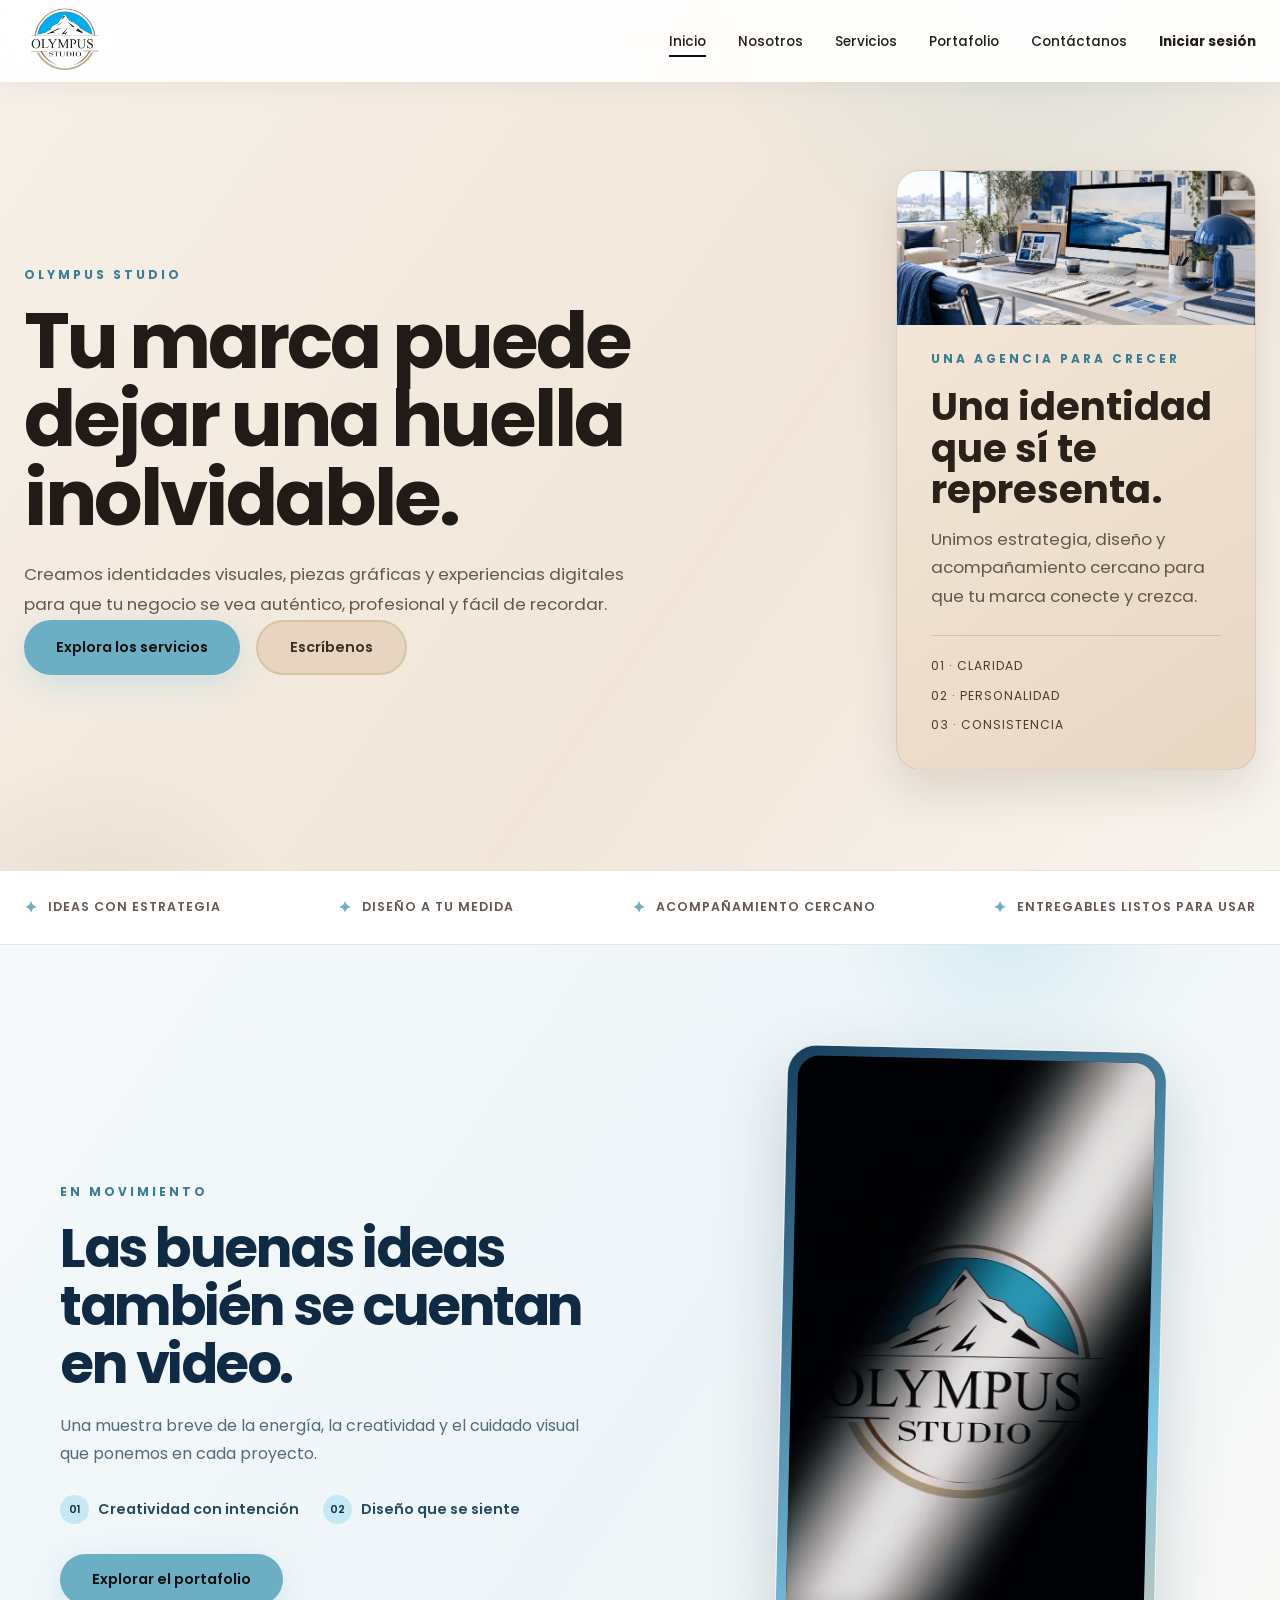
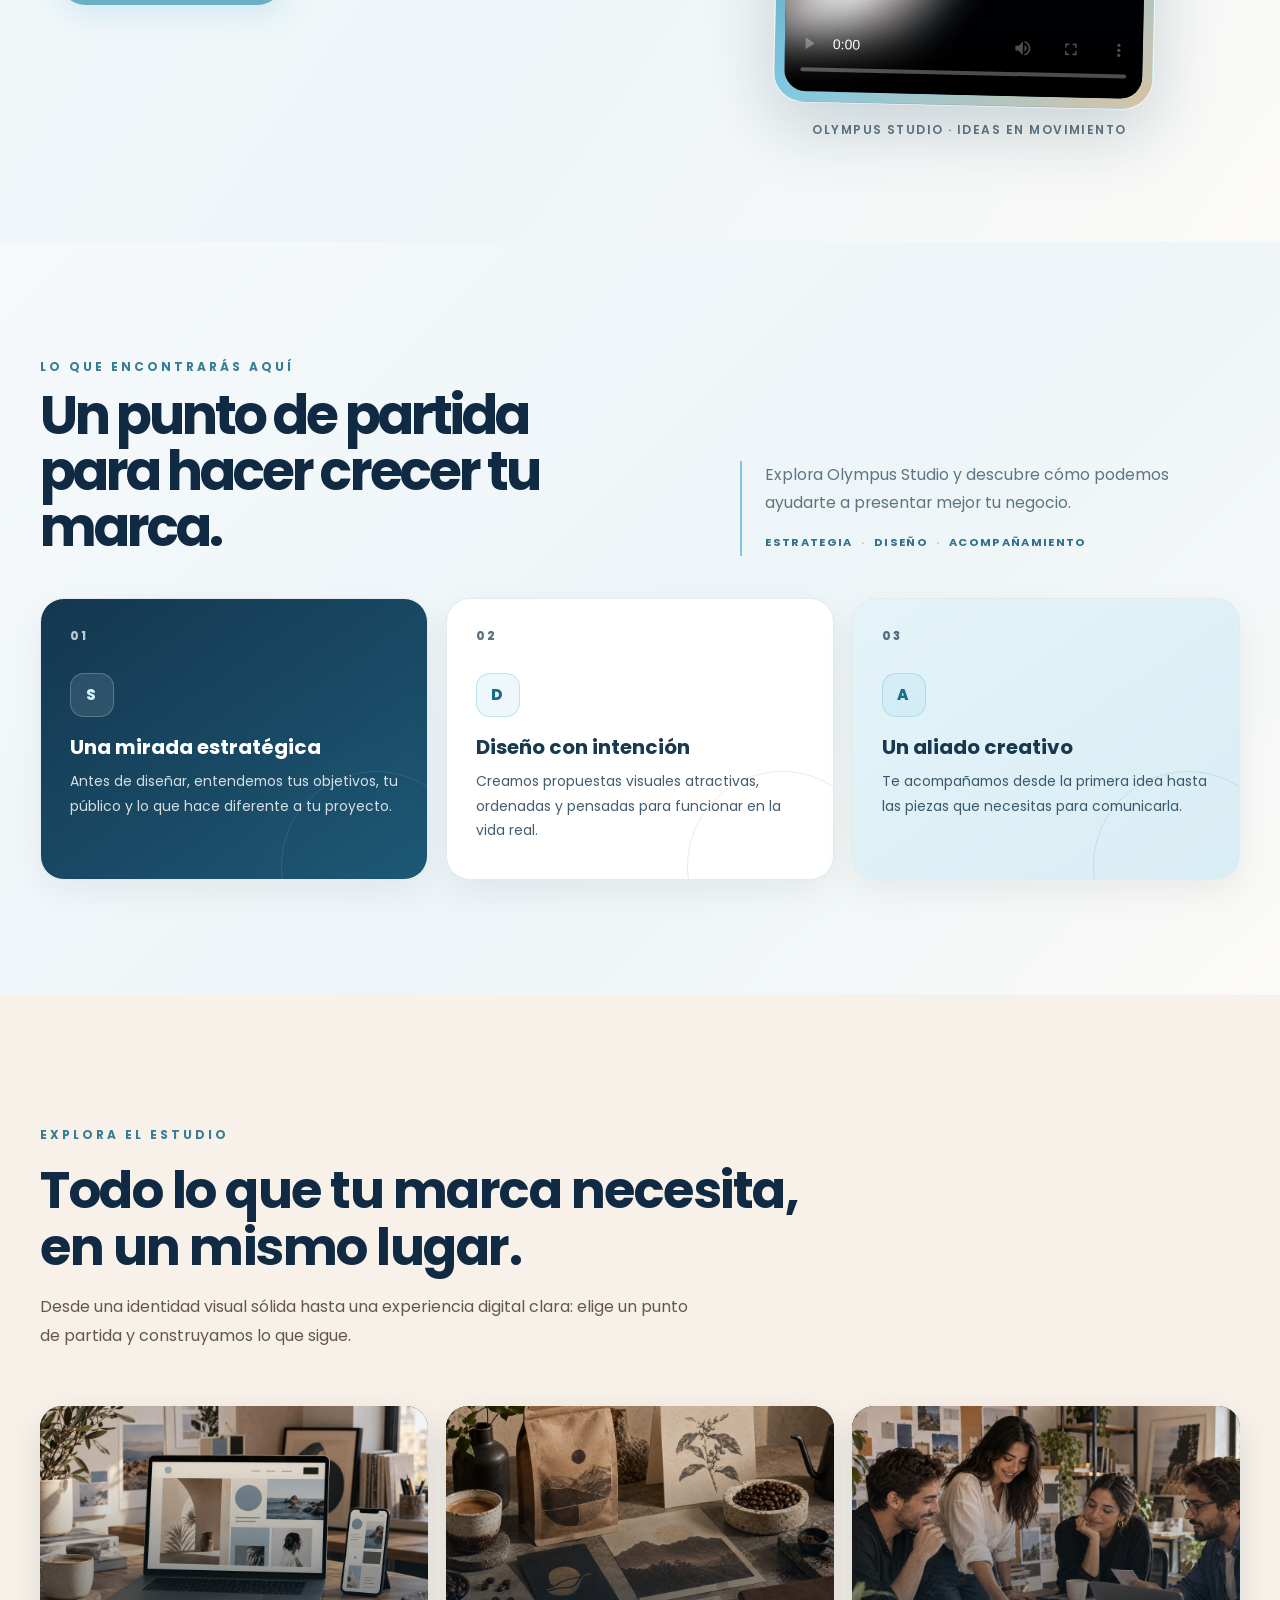
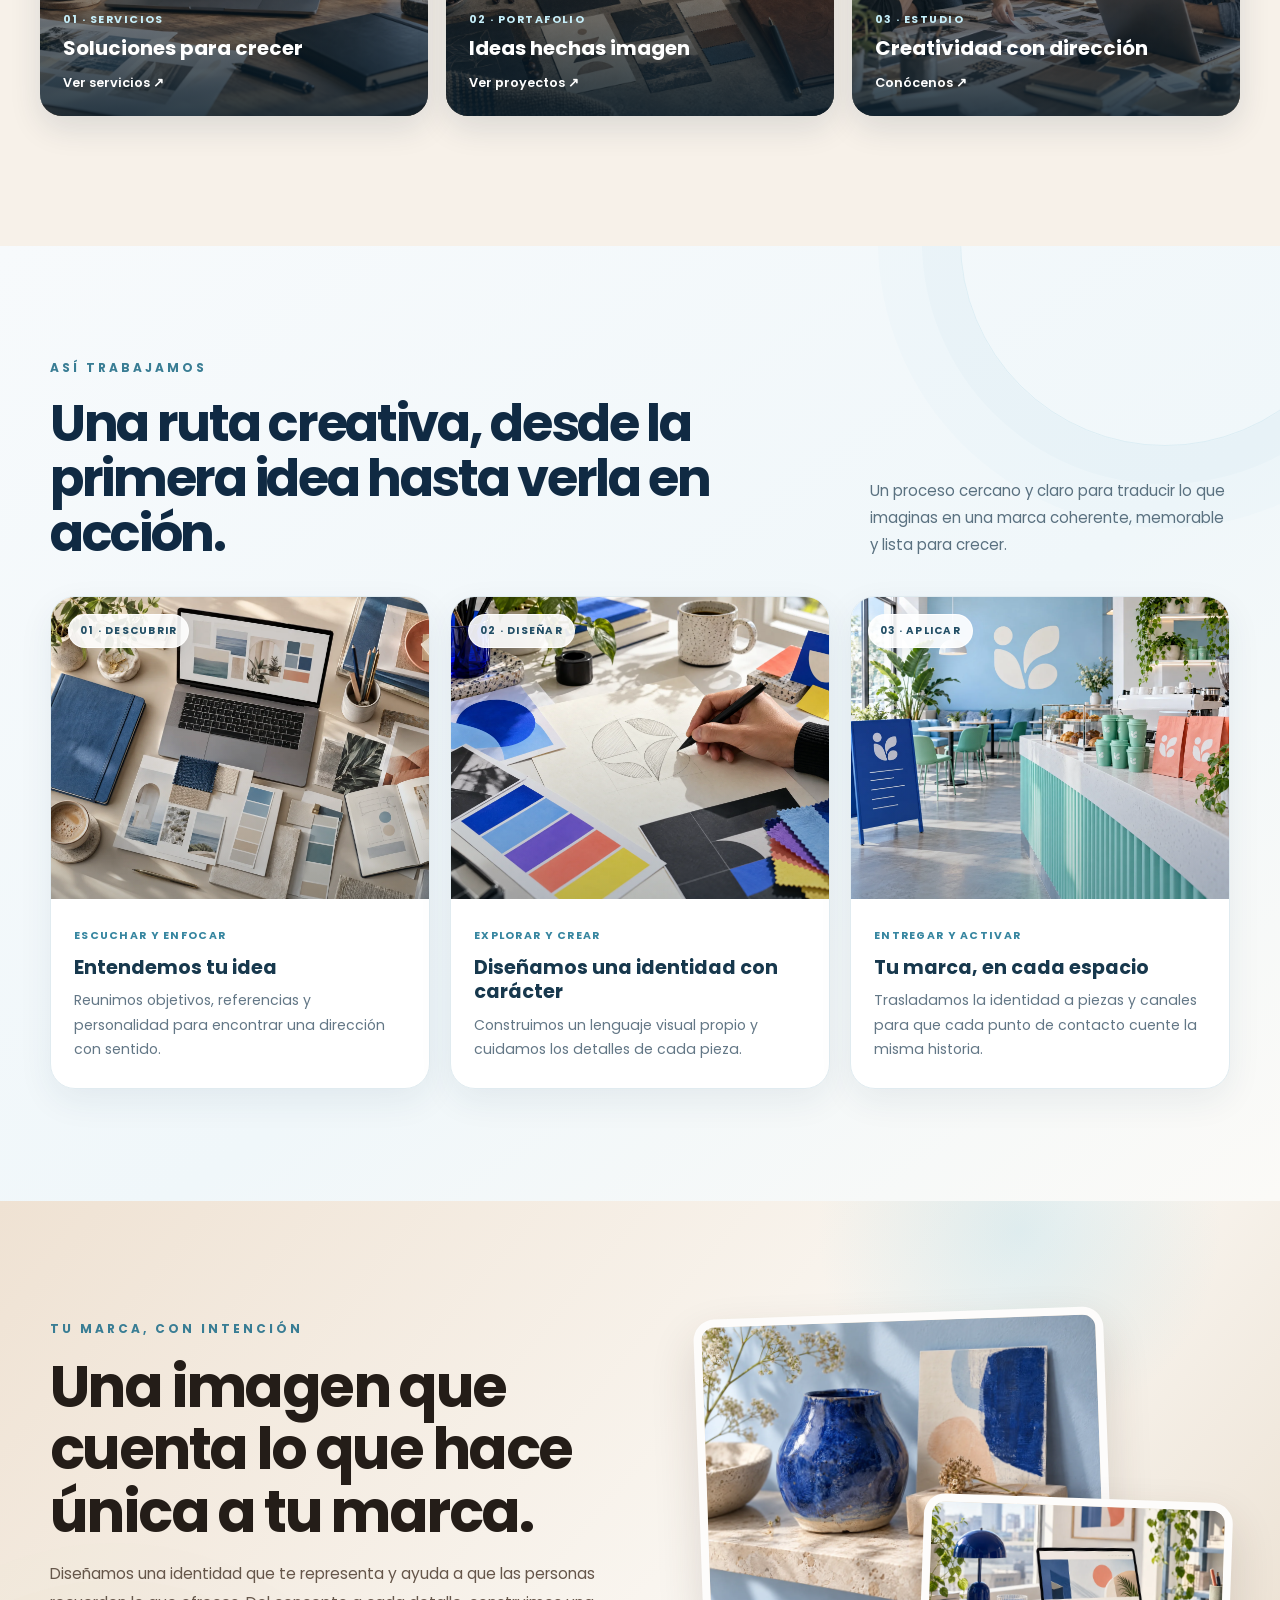
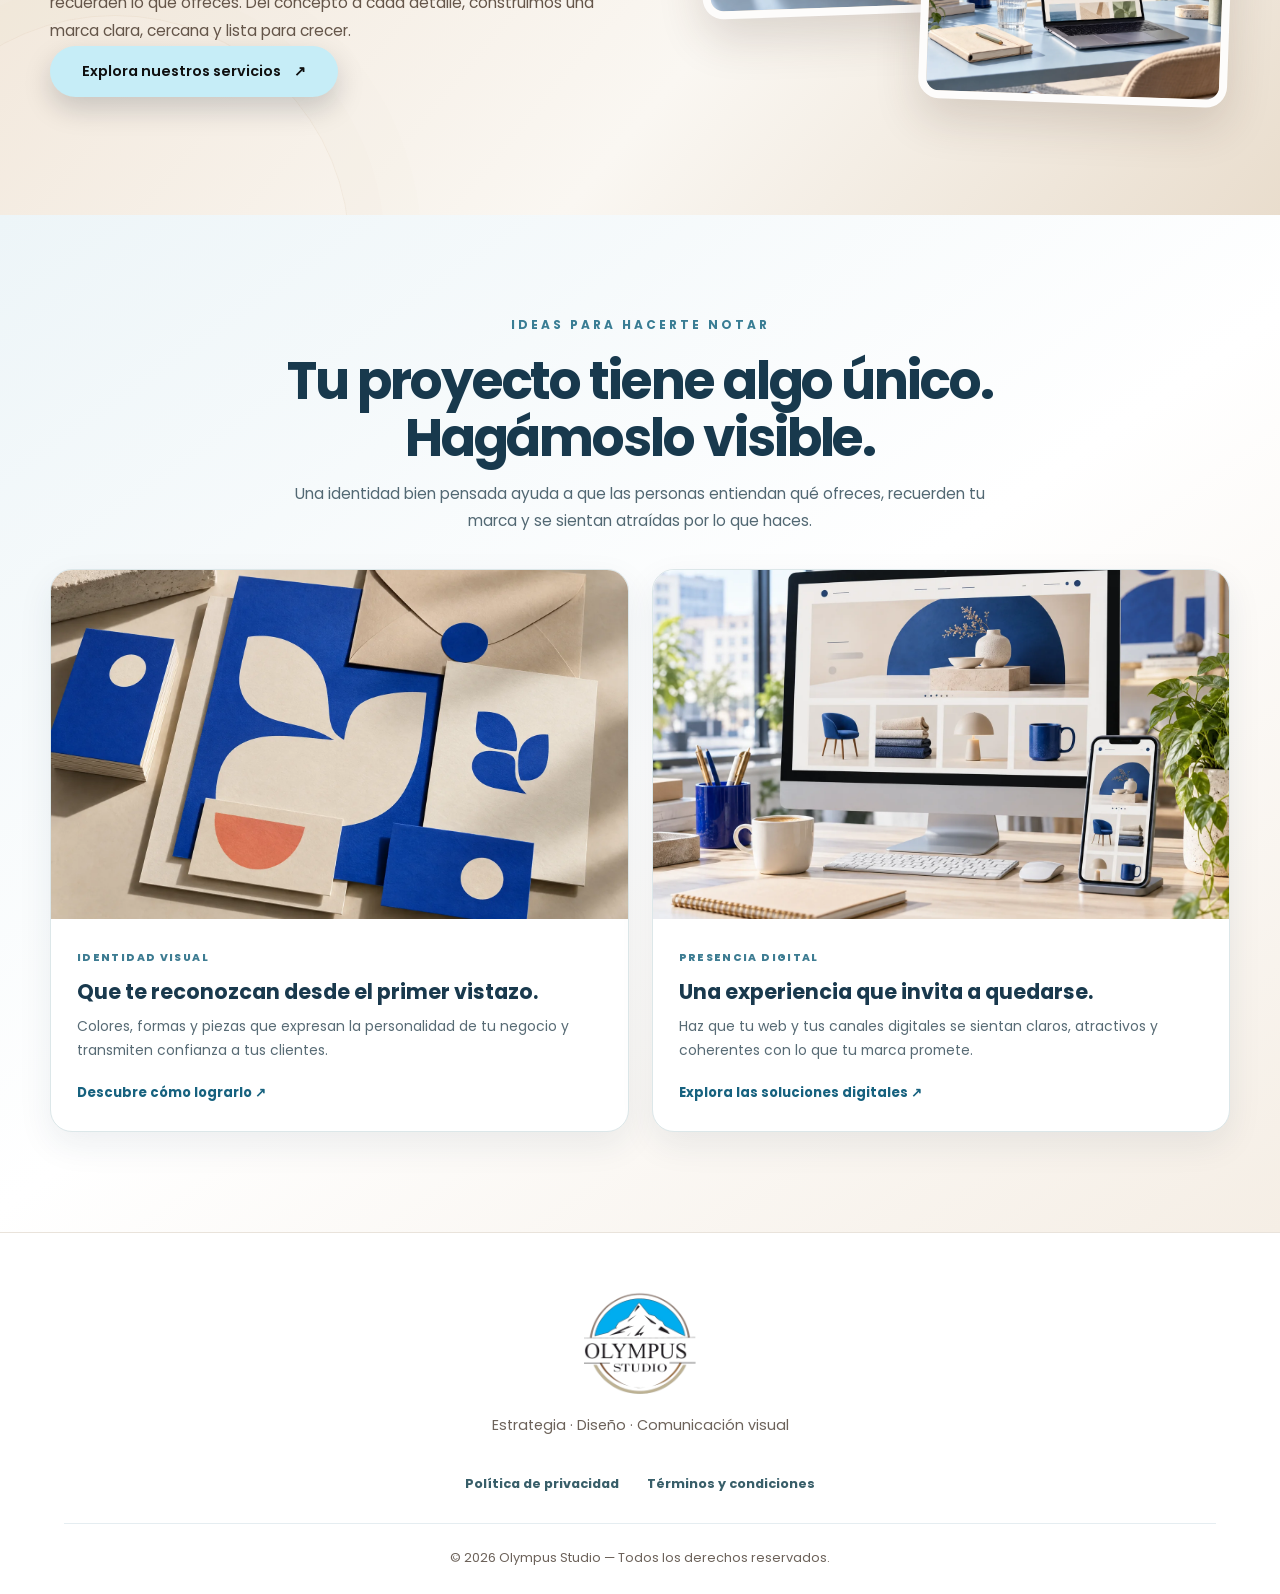
==== index.html @ ef553170 "Dayis" ====
<!DOCTYPE html>
<html lang="es"><head><meta charset="utf-8"/><meta content="width=device-width, initial-scale=1.0" name="viewport"/><title>Inicio — Olympus Studio</title><meta content="Olympus Studio, agencia creativa de diseño gráfico, branding y experiencias digitales en Cali." name="description"/><link href="https://fonts.googleapis.com" rel="preconnect"/><link crossorigin="" href="https://fonts.gstatic.com" rel="preconnect"/><link href="https://fonts.googleapis.com/css2?family=Poppins:wght@300;400;500;600;700;800&amp;display=swap" rel="stylesheet"/><link href="css/style.css?v=2026101511" rel="stylesheet"/><link href="img/favicon-128.png?v=3" rel="icon" sizes="128x128" type="image/png"/><link href="img/olympus-studio-logo.png" rel="apple-touch-icon"/></head><body data-page="inicio"><nav aria-label="Navegación principal" class="navbar page-navbar" id="navbar" role="navigation"><div class="navbar-inner"><a aria-label="Olympus Studio, inicio" class="nav-logo" href="index.html"><img alt="Logo de Olympus Studio" class="brand-logo" src="img/olympus-studio-logo.png"/></a><ul class="nav-links" id="navLinks"><li><a class="nav-link" data-page-link="inicio" href="index.html">Inicio</a></li><li><a class="nav-link" data-page-link="nosotros" href="nosotros.html">Nosotros</a></li><li><a class="nav-link" data-page-link="servicios" href="servicios.html">Servicios</a></li><li><a class="nav-link" data-page-link="portafolio" href="portafolio.html">Portafolio</a></li><li><a class="nav-link" data-page-link="contactanos" href="contactanos.html">Contáctanos</a></li><li><a class="nav-link nav-login-link" href="login.html">Iniciar sesión</a></li></ul><button aria-expanded="false" aria-label="Abrir menú" class="mobile-toggle" id="mobileToggle"><span></span><span></span><span></span></button></div></nav><main><section class="page-hero home-only-hero"><div class="page-hero-inner"><div class="page-hero-copy"><span class="page-hero-kicker">Olympus Studio</span><h1>Tu marca puede dejar una huella inolvidable.</h1><p>Creamos identidades visuales, piezas gráficas y experiencias digitales para que tu negocio se vea auténtico, profesional y fácil de recordar.</p><div class="hero-buttons"><a class="btn btn-primary" href="servicios.html">Explora los servicios</a><a class="btn btn-secondary" href="contactanos.html">Escríbenos</a></div></div><div class="home-intro-card"><div class="home-intro-visual"><img alt="Oficina creativa luminosa con computador, cuaderno y detalles azules; sin personas" fetchpriority="high" src="img/home-blue-office.webp"/></div><span class="section-kicker">Una agencia para crecer</span><h2>Una identidad que sí te representa.</h2><p>Unimos estrategia, diseño y acompañamiento cercano para que tu marca conecte y crezca.</p><div class="home-proof-list"><span>01 · Claridad</span><span>02 · Personalidad</span><span>03 · Consistencia</span></div></div></div></section><section aria-label="Lo que distingue a Olympus Studio" class="trust-strip"><div class="trust-strip-inner"><span class="trust-item">Ideas con estrategia</span><span class="trust-item">Diseño a tu medida</span><span class="trust-item">Acompañamiento cercano</span><span class="trust-item">Entregables listos para usar</span></div></section><section aria-labelledby="brandReelTitle" class="brand-reel-section multipage-section"><div class="brand-reel-inner"><div class="brand-reel-copy"><span class="section-kicker">En movimiento</span><h2 id="brandReelTitle">Las buenas ideas también se cuentan en video.</h2><p>Una muestra breve de la energía, la creatividad y el cuidado visual que ponemos en cada proyecto.</p><div class="brand-reel-points"><span><i aria-hidden="true">01</i> Creatividad con intención</span><span><i aria-hidden="true">02</i> Diseño que se siente</span></div><a class="btn btn-primary" href="portafolio.html">Explorar el portafolio</a></div><div class="brand-reel-media"><div class="brand-reel-frame"><video aria-label="Video de Olympus Studio" controls="" playsinline="" poster="img/video-olympus-poster.jpg" preload="metadata"><source src="img/olympus-intro.mp4" type="video/mp4"/>Tu navegador no puede reproducir este video.</video></div><span class="brand-reel-caption">Olympus Studio · ideas en movimiento</span></div></div></section><section aria-labelledby="homeFocusTitle" class="multipage-section home-focus home-focus-redesign"><div class="home-focus-inner"><div class="home-focus-heading"><div class="home-focus-heading-title"><span class="section-kicker">Lo que encontrarás aquí</span><h2 id="homeFocusTitle">Un punto de partida para hacer crecer tu marca.</h2></div><div class="home-focus-heading-copy"><p>Explora Olympus Studio y descubre cómo podemos ayudarte a presentar mejor tu negocio.</p><span class="home-focus-signature">Estrategia <i>·</i> Diseño <i>·</i> Acompañamiento</span></div></div><div class="home-focus-grid"><article class="home-focus-card home-focus-card-dark"><span class="home-focus-number">01</span><span aria-hidden="true" class="home-focus-symbol">S</span><h3>Una mirada estratégica</h3><p>Antes de diseñar, entendemos tus objetivos, tu público y lo que hace diferente a tu proyecto.</p></article><article class="home-focus-card home-focus-card-light"><span class="home-focus-number">02</span><span aria-hidden="true" class="home-focus-symbol">D</span><h3>Diseño con intención</h3><p>Creamos propuestas visuales atractivas, ordenadas y pensadas para funcionar en la vida real.</p></article><article class="home-focus-card home-focus-card-blue"><span class="home-focus-number">03</span><span aria-hidden="true" class="home-focus-symbol">A</span><h3>Un aliado creativo</h3><p>Te acompañamos desde la primera idea hasta las piezas que necesitas para comunicarla.</p></article></div></div></section><section aria-labelledby="studioHighlightsTitle" class="studio-highlights multipage-section"><div class="studio-highlights-inner"><div class="section-heading"><span class="section-kicker">Explora el estudio</span><h2 id="studioHighlightsTitle">Todo lo que tu marca necesita, en un mismo lugar.</h2><p>Desde una identidad visual sólida hasta una experiencia digital clara: elige un punto de partida y construyamos lo que sigue.</p></div><div class="studio-highlights-grid"><a class="studio-highlight-card" href="servicios.html"><img alt="Diseño digital cálido adaptado a varias pantallas" decoding="async" loading="lazy" src="img/renewal-digital.webp"/><span>01 · Servicios</span><strong>Soluciones para crecer</strong><em>Ver servicios ↗</em></a><a class="studio-highlight-card" href="portafolio.html"><img alt="Sistema visual de marca con papelería y muestras de color" decoding="async" loading="lazy" src="img/renewal-identity.webp"/><span>02 · Portafolio</span><strong>Ideas hechas imagen</strong><em>Ver proyectos ↗</em></a><a class="studio-highlight-card" href="nosotros.html"><img alt="Equipo creativo acompañando una idea de negocio" decoding="async" loading="lazy" src="img/renewal-creative.webp"/><span>03 · Estudio</span><strong>Creatividad con dirección</strong><em>Conócenos ↗</em></a></div></div></section><section aria-labelledby="homeProcessTitle" class="home-process-section multipage-section"><div class="home-process-inner"><div class="home-process-head"><div><span class="section-kicker">Así trabajamos</span><h2 id="homeProcessTitle">Una ruta creativa, desde la primera idea hasta verla en acción.</h2></div><p>Un proceso cercano y claro para traducir lo que imaginas en una marca coherente, memorable y lista para crecer.</p></div><div class="home-process-grid"><article class="home-process-card"><figure class="home-process-visual"><img alt="Brief creativo con computador, cuaderno azul y muestras de color en una mesa clara" decoding="async" loading="lazy" src="img/home-process-discover.webp"/><span class="home-process-index">01 · DESCUBRIR</span></figure><div class="home-process-content"><span class="home-process-kicker">Escuchar y enfocar</span><h3>Entendemos tu idea</h3><p>Reunimos objetivos, referencias y personalidad para encontrar una dirección con sentido.</p></div></article><article class="home-process-card"><figure class="home-process-visual home-process-web-visual"><img alt="Materiales de identidad visual en azul y café claro" decoding="async" loading="lazy" src="img/home-identity.webp"/><span class="home-process-index">02 · DISEÑAR</span></figure><div class="home-process-content"><span class="home-process-kicker">Explorar y crear</span><h3>Diseñamos una identidad con carácter</h3><p>Construimos un lenguaje visual propio y cuidamos los detalles de cada pieza.</p></div></article><article class="home-process-card"><figure class="home-process-visual"><img alt="Aplicaciones reales de una marca en empaques, menús y espacios comerciales" decoding="async" loading="lazy" src="img/home-space.webp"/><span class="home-process-index">03 · APLICAR</span></figure><div class="home-process-content"><span class="home-process-kicker">Entregar y activar</span><h3>Tu marca, en cada espacio</h3><p>Trasladamos la identidad a piezas y canales para que cada punto de contacto cuente la misma historia.</p></div></article></div></div></section><section aria-labelledby="renewalStoryTitle" class="home-brand-moment home-brand-editorial renewal-story"><div class="renewal-story-inner"><div class="renewal-story-copy"><span class="section-kicker">Tu marca, con intención</span><h2 id="renewalStoryTitle">Una imagen que cuenta lo que hace única a tu marca.</h2><p>Diseñamos una identidad que te representa y ayuda a que las personas recuerden lo que ofreces. Del concepto a cada detalle, construimos una marca clara, cercana y lista para crecer.</p><a class="btn btn-primary" href="servicios.html">Explora nuestros servicios <span aria-hidden="true">↗</span></a></div><div class="renewal-story-gallery"><figure class="renewal-story-main"><img alt="Objeto artesanal azul junto a formas gráficas en azul y café claro" loading="lazy" src="img/home-story-main-new.webp"/></figure><figure class="renewal-story-side"><img alt="Diseño digital en computador en una oficina con detalles azules y cálidos" loading="lazy" src="img/home-story-side-new.webp"/></figure></div></div></section><section aria-labelledby="homeNextTitle" class="home-next-section multipage-section"><div class="home-next-inner"><div class="home-next-heading"><span class="section-kicker">Ideas para hacerte notar</span><h2 id="homeNextTitle">Tu proyecto tiene algo único. Hagámoslo visible.</h2><p>Una identidad bien pensada ayuda a que las personas entiendan qué ofreces, recuerden tu marca y se sientan atraídas por lo que haces.</p></div><div class="home-next-grid"><article class="home-next-card"><img alt="Papelería visual azul y café claro para destacar una identidad de marca" decoding="async" loading="lazy" src="img/home-next-identity.webp"/><div class="home-next-card-copy"><span>IDENTIDAD VISUAL</span><h3>Que te reconozcan desde el primer vistazo.</h3><p>Colores, formas y piezas que expresan la personalidad de tu negocio y transmiten confianza a tus clientes.</p><a href="servicios.html">Descubre cómo lograrlo <span aria-hidden="true">↗</span></a></div></article><article class="home-next-card"><img alt="Computador y teléfono muestran una experiencia digital con tonos azules y cálidos" decoding="async" loading="lazy" src="img/home-next-digital.webp"/><div class="home-next-card-copy"><span>PRESENCIA DIGITAL</span><h3>Una experiencia que invita a quedarse.</h3><p>Haz que tu web y tus canales digitales se sientan claros, atractivos y coherentes con lo que tu marca promete.</p><a href="servicios.html">Explora las soluciones digitales <span aria-hidden="true">↗</span></a></div></article></div></div></section></main><footer class="footer" role="contentinfo"><div class="footer-inner"><div class="footer-brand"><img alt="Olympus Studio" class="footer-logo-image" src="img/olympus-studio-logo.png"/></div><p class="footer-tagline">Estrategia · Diseño · Comunicación visual</p><div aria-label="Información legal" class="footer-legal-links"><button aria-controls="modalPrivacidad" aria-haspopup="dialog" class="footer-legal-link" onclick="showModal('privacidad')" type="button">Política de privacidad</button><button aria-controls="modalTerminos" aria-haspopup="dialog" class="footer-legal-link" onclick="showModal('terminos')" type="button">Términos y condiciones</button></div><p class="footer-copy">© 2026 Olympus Studio — Todos los derechos reservados.</p></div></footer><div class="modal-overlay" id="modalOverlay" onclick="closeModal()"></div><div aria-labelledby="siteTermsTitle" aria-modal="true" class="modal modal-legal" id="modalTerminos" role="dialog" tabindex="-1"><button aria-label="Cerrar" class="modal-close" onclick="closeModal()" type="button">×</button><span class="legal-modal-kicker">Olympus Studio · Información general</span><h3 id="siteTermsTitle">Términos y condiciones</h3><div class="modal-content"><p><strong>Uso del contenido.</strong> El sitio y el portafolio incluyen exploraciones visuales y muestras ilustrativas. No copies, publiques ni atribuyas como propios textos o imágenes sin contar con autorización.</p><p><strong>Solicitudes de servicio.</strong> Enviar una consulta no constituye una cotización, una reserva ni un contrato. El alcance, los tiempos, las revisiones, los valores y los derechos de uso se confirman en una propuesta aceptada por ambas partes.</p><p><strong>Información compartida.</strong> Procura que los datos que incluyas sean correctos y que tengas autorización para compartir cualquier material que adjuntes o describas.</p><p><strong>Servicios externos.</strong> El formulario prepara un mensaje para WhatsApp; el acceso y uso de ese servicio se rige por sus propias condiciones.</p><p class="legal-modal-note">Texto informativo para el prototipo del sitio. Revísalo para reflejar las condiciones comerciales reales antes de publicarlo.</p></div></div><div aria-labelledby="sitePrivacyTitle" aria-modal="true" class="modal modal-legal" id="modalPrivacidad" role="dialog" tabindex="-1"><button aria-label="Cerrar" class="modal-close" onclick="closeModal()" type="button">×</button><span class="legal-modal-kicker">Olympus Studio · Datos y privacidad</span><h3 id="sitePrivacyTitle">Política de privacidad</h3><div class="modal-content"><p><strong>Consultas de contacto.</strong> El formulario solicita nombre, correo, teléfono, servicio de interés y mensaje para preparar una respuesta a tu consulta. Al pulsar el botón se abre WhatsApp con el texto; esta versión del sitio no lo envía a un servidor propio. Tú decides si lo envías. WhatsApp procesa la información que compartas conforme a sus propias políticas.</p><p><strong>Cuentas de demostración.</strong> Los perfiles y datos creados en el acceso de prueba se guardan localmente en el navegador. No uses contraseñas ni información sensible reales; puedes borrar esos datos eliminando el almacenamiento de este sitio en tu navegador.</p><p><strong>Control de tus datos.</strong> Comparte solo la información necesaria. Para solicitar una actualización o eliminación, utiliza la página Contáctanos.</p><p class="legal-modal-note">Aviso informativo para esta versión estática. Antes de usar el sitio comercialmente, revisa la identidad del responsable, los plazos de conservación y el procedimiento aplicable de protección de datos.</p></div></div><script src="js/main.js?v=20261007h"></script></body></html>
---- css/style.css ----
/* ============================================
   OLYMPUS STUDIO - Style Principal v2.0
   Agencia Creativa Premium
   ============================================ */

:root {
  --white: #FFFFFF;
  --black: #0F0F0F;
  --blue: #7EC8E3;
  --beige: #D8C3A5;
  --gray-light: #F8F8F8;
  --gray-medium: #E5E5E5;
  --gray-dark: #666666;
  --transition-smooth: all 0.4s cubic-bezier(0.25, 0.46, 0.45, 0.94);
  --transition-bounce: all 0.5s cubic-bezier(0.34, 1.56, 0.64, 1);
  --shadow-soft: 0 10px 40px rgba(15, 15, 15, 0.08);
  --shadow-premium: 0 25px 80px rgba(15, 15, 15, 0.15);
  --shadow-blue: 0 8px 30px rgba(126, 200, 227, 0.3);
}

*, *::before, *::after { margin: 0; padding: 0; box-sizing: border-box; }
html { scroll-behavior: smooth; font-size: 16px; }
body {
  font-family: 'Poppins', -apple-system, BlinkMacSystemFont, sans-serif;
  background: var(--white); color: var(--black); line-height: 1.6;
  overflow-x: hidden; -webkit-font-smoothing: antialiased;
}
::selection { background: var(--blue); color: var(--black); }
::-webkit-scrollbar { width: 8px; }
::-webkit-scrollbar-track { background: var(--white); }
::-webkit-scrollbar-thumb { background: var(--blue); border-radius: 4px; }
::-webkit-scrollbar-thumb:hover { background: #5db8d8; }

.container { max-width: 1320px; margin: 0 auto; padding: 0 24px; }

/* === ANIMACIONES === */
@keyframes fadeInUp { from { opacity: 0; transform: translateY(40px); } to { opacity: 1; transform: translateY(0); } }
@keyframes fadeIn { from { opacity: 0; } to { opacity: 1; } }
@keyframes float { 0%, 100% { transform: translateY(0); } 50% { transform: translateY(-15px); } }
@keyframes pulse-glow { 0%, 100% { box-shadow: 0 0 0 0 rgba(126,200,227,0.4); } 50% { box-shadow: 0 0 20px 10px rgba(126,200,227,0); } }

.animate-on-scroll { opacity: 0; transform: translateY(40px); transition: opacity 0.8s ease, transform 0.8s ease; }
.animate-on-scroll.visible { opacity: 1; transform: translateY(0); }
.delay-1 { transition-delay: 0.1s; }
.delay-2 { transition-delay: 0.2s; }
.delay-3 { transition-delay: 0.3s; }
.delay-4 { transition-delay: 0.4s; }

/* === NAVBAR === */
.navbar { position: fixed; top: 0; left: 0; right: 0; z-index: 1000; padding: 18px 0; transition: var(--transition-smooth); background: transparent; }
.navbar.scrolled { background: rgba(255,255,255,0.95); backdrop-filter: blur(20px); -webkit-backdrop-filter: blur(20px); box-shadow: 0 2px 30px rgba(15,15,15,0.06); padding: 12px 0; }
.navbar-inner { max-width: 1320px; margin: 0 auto; padding: 0 24px; display: flex; align-items: center; justify-content: space-between; }
.nav-logo { display: flex; align-items: center; gap: 10px; font-size: 1.3rem; font-weight: 700; color: var(--black); text-decoration: none; letter-spacing: -0.5px; transition: var(--transition-smooth); }
.nav-logo-icon { width: 32px; height: 32px; color: var(--black); transition: var(--transition-smooth); }
.nav-logo-accent { color: var(--blue); font-weight: 300; }
.nav-links { display: flex; align-items: center; gap: 32px; list-style: none; }
.nav-link { font-size: 0.85rem; font-weight: 500; color: var(--black); text-decoration: none; position: relative; padding: 4px 0; transition: var(--transition-smooth); }
.nav-link::after { content: ''; position: absolute; bottom: -2px; left: 0; width: 100%; height: 2px; background: var(--blue); transform: scaleX(0); transform-origin: right; transition: transform 0.4s cubic-bezier(0.25,0.46,0.45,0.94); }
.nav-link:hover::after { transform: scaleX(1); transform-origin: left; }
.nav-link:hover { color: var(--blue); }
.nav-cta { background: var(--blue); color: var(--black); padding: 10px 22px; border-radius: 50px; font-size: 0.82rem; font-weight: 600; text-decoration: none; transition: var(--transition-bounce); border: 2px solid var(--blue); }
.nav-cta:hover { background: transparent; color: var(--blue); transform: translateY(-2px); box-shadow: var(--shadow-blue); }
.mobile-toggle { display: none; flex-direction: column; gap: 5px; cursor: pointer; padding: 8px; background: none; border: none; }
.mobile-toggle span { display: block; width: 24px; height: 2px; background: var(--black); transition: var(--transition-smooth); border-radius: 2px; }

/* === HERO === */
.hero { min-height: 100vh; display: flex; align-items: center; position: relative; background: var(--white); overflow: hidden; padding-top: 80px; }
.hero::before { content: ''; position: absolute; top: -20%; right: -10%; width: 600px; height: 600px; background: radial-gradient(circle, rgba(126,200,227,0.12) 0%, transparent 70%); border-radius: 50%; pointer-events: none; }
.hero::after { content: ''; position: absolute; bottom: -10%; left: -5%; width: 400px; height: 400px; background: radial-gradient(circle, rgba(216,195,165,0.08) 0%, transparent 70%); border-radius: 50%; pointer-events: none; }
.hero-inner { max-width: 1320px; margin: 0 auto; padding: 0 24px; display: grid; grid-template-columns: 1fr 1fr; gap: 60px; align-items: center; position: relative; z-index: 2; }
.hero-content { animation: fadeInUp 1s ease forwards; }
.hero-tag { display: inline-flex; align-items: center; gap: 8px; font-size: 0.78rem; font-weight: 500; color: var(--blue); text-transform: uppercase; letter-spacing: 2px; margin-bottom: 24px; }
.hero-title { font-size: clamp(2.8rem, 6vw, 4.8rem); font-weight: 800; line-height: 1.05; letter-spacing: -2px; margin-bottom: 20px; color: var(--black); }
.hero-title .highlight { color: var(--blue); position: relative; }
.hero-subtitle { font-size: clamp(1.1rem, 2vw, 1.4rem); font-weight: 300; color: var(--gray-dark); margin-bottom: 20px; line-height: 1.5; }
.hero-text { font-size: 1rem; color: var(--gray-dark); max-width: 480px; margin-bottom: 40px; line-height: 1.7; }
.hero-buttons { display: flex; gap: 16px; flex-wrap: wrap; }
.btn { display: inline-flex; align-items: center; gap: 10px; padding: 14px 32px; border-radius: 50px; font-size: 0.9rem; font-weight: 600; text-decoration: none; transition: var(--transition-bounce); cursor: pointer; border: none; outline: none; }
.btn-primary { background: var(--blue); color: var(--black); box-shadow: var(--shadow-blue); }
.btn-primary:hover { transform: translateY(-3px); box-shadow: 0 15px 40px rgba(126,200,227,0.4); }
.btn-secondary { background: var(--black); color: var(--white); border: 2px solid var(--blue); }
.btn-secondary:hover { background: var(--blue); color: var(--black); transform: translateY(-3px); }
.hero-visual { position: relative; display: flex; justify-content: center; align-items: center; animation: fadeIn 1.2s ease 0.3s both; }
.hero-mockup { position: relative; width: 100%; max-width: 560px; }
.hero-mockup img { width: 100%; height: auto; border-radius: 16px; box-shadow: var(--shadow-premium); transition: var(--transition-smooth); }
.hero-mockup:hover img { transform: translateY(-8px) scale(1.02); box-shadow: 0 35px 90px rgba(15,15,15,0.2); }
.floating-card { position: absolute; background: var(--white); padding: 14px 20px; border-radius: 14px; box-shadow: var(--shadow-soft); display: flex; align-items: center; gap: 10px; font-size: 0.82rem; font-weight: 600; color: var(--black); animation: float 4s ease-in-out infinite; border: 1px solid rgba(126,200,227,0.2); }
.floating-card .icon { width: 36px; height: 36px; background: rgba(126,200,227,0.15); border-radius: 10px; display: flex; align-items: center; justify-content: center; font-size: 1rem; }
.floating-card-1 { top: 10%; right: -20px; animation-delay: 0s; }
.floating-card-2 { bottom: 25%; left: -30px; animation-delay: 1.3s; }
.floating-card-3 { bottom: 5%; right: 10%; animation-delay: 2.6s; }

/* === MANIFIESTO === */
.manifiesto { padding: 140px 0; background: var(--white); position: relative; }
.manifiesto::before { content: ''; position: absolute; left: 60px; top: 100px; bottom: 100px; width: 2px; background: linear-gradient(to bottom, transparent, var(--beige), transparent); }
.manifiesto-inner { max-width: 1320px; margin: 0 auto; padding: 0 24px 0 100px; }
.manifiesto-label { font-size: 0.75rem; font-weight: 600; text-transform: uppercase; letter-spacing: 3px; color: var(--blue); margin-bottom: 20px; }
.manifiesto-title { font-size: clamp(1.8rem, 4vw, 2.8rem); font-weight: 700; line-height: 1.2; margin-bottom: 80px; max-width: 700px; }
.manifiesto-grid { display: grid; grid-template-columns: repeat(3, 1fr); gap: 40px; }
.manifiesto-item { padding: 40px 30px; border-radius: 20px; background: var(--white); border: 1px solid transparent; transition: var(--transition-smooth); position: relative; overflow: hidden; }
.manifiesto-item::before { content: ''; position: absolute; top: 0; left: 0; right: 0; height: 3px; background: var(--blue); transform: scaleX(0); transform-origin: left; transition: transform 0.5s ease; }
.manifiesto-item:hover::before { transform: scaleX(1); }
.manifiesto-item:hover { border-color: rgba(126,200,227,0.2); transform: translateY(-8px); box-shadow: var(--shadow-soft); }
.manifiesto-item:hover .manifiesto-item-title { color: var(--blue); }
.manifiesto-item-icon { margin-bottom: 20px; }
.manifiesto-item-title { font-size: 1.3rem; font-weight: 700; margin-bottom: 14px; transition: color 0.3s ease; }
.manifiesto-item-text { font-size: 0.92rem; color: var(--gray-dark); line-height: 1.7; }

/* === SERVICIOS === */
.servicios { padding: 140px 0; background: var(--gray-light); position: relative; }
.servicios-label { text-align: center; font-size: 0.75rem; font-weight: 600; text-transform: uppercase; letter-spacing: 3px; color: var(--blue); margin-bottom: 16px; }
.servicios-title { text-align: center; font-size: clamp(2rem, 4vw, 3rem); font-weight: 800; margin-bottom: 80px; letter-spacing: -1px; }
.servicios-panels { max-width: 1100px; margin: 0 auto; padding: 0 24px; display: flex; flex-direction: column; gap: 30px; }
.servicio-panel { display: grid; grid-template-columns: auto 1fr; gap: 40px; background: var(--white); border-radius: 24px; padding: 50px 60px; border-left: 4px solid var(--blue); box-shadow: var(--shadow-soft); transition: var(--transition-bounce); position: relative; overflow: hidden; }
.servicio-panel::before { content: ''; position: absolute; top: 0; left: 0; width: 0; height: 100%; background: linear-gradient(90deg, rgba(126,200,227,0.05), transparent); transition: width 0.6s ease; }
.servicio-panel:hover::before { width: 100%; }
.servicio-panel:hover { transform: translateY(-6px) scale(1.01); box-shadow: var(--shadow-premium); }
.servicio-icon { width: 80px; height: 80px; background: rgba(126,200,227,0.1); border-radius: 20px; display: flex; align-items: center; justify-content: center; color: var(--blue); flex-shrink: 0; transition: var(--transition-smooth); }
.servicio-panel:hover .servicio-icon { background: var(--blue); color: var(--white); transform: rotate(-5deg) scale(1.1); }
.servicio-content h3 { font-size: 1.5rem; font-weight: 700; margin-bottom: 8px; }
.servicio-content .tag { font-size: 0.8rem; color: var(--blue); font-weight: 600; margin-bottom: 20px; display: inline-block; }
.servicio-list { list-style: none; display: grid; grid-template-columns: repeat(2, 1fr); gap: 10px 30px; }
.servicio-list li { font-size: 0.9rem; color: var(--gray-dark); display: flex; align-items: center; gap: 8px; }
.servicio-list li::before { content: '\2726'; color: var(--blue); font-size: 0.7rem; }

/* === PORTAFOLIO === */
.portafolio { padding: 140px 0; background: var(--black); position: relative; }
.portafolio-label { text-align: center; font-size: 0.75rem; font-weight: 600; text-transform: uppercase; letter-spacing: 3px; color: var(--blue); margin-bottom: 16px; }
.portafolio-title { text-align: center; font-size: clamp(2rem, 4vw, 3rem); font-weight: 800; color: var(--white); margin-bottom: 80px; letter-spacing: -1px; }
.portafolio-grid { max-width: 1320px; margin: 0 auto; padding: 0 24px; display: grid; grid-template-columns: repeat(3, 1fr); grid-auto-rows: 280px; gap: 20px; }
.portafolio-item { position: relative; border-radius: 16px; overflow: hidden; cursor: pointer; transition: var(--transition-smooth); }
.portafolio-item:nth-child(1) { grid-row: span 2; }
.portafolio-item:nth-child(4) { grid-row: span 2; }
.portafolio-item:nth-child(6) { grid-row: span 2; }
.portafolio-item img { width: 100%; height: 100%; object-fit: cover; transition: transform 0.8s cubic-bezier(0.25,0.46,0.45,0.94); }
.portafolio-item:hover img { transform: scale(1.1); }
.portafolio-overlay { position: absolute; inset: 0; background: rgba(15,15,15,0.75); display: flex; flex-direction: column; justify-content: flex-end; padding: 30px; opacity: 0; transition: opacity 0.4s ease; }
.portafolio-item:hover .portafolio-overlay { opacity: 1; }
.portafolio-overlay h4 { font-size: 1.2rem; font-weight: 700; color: var(--blue); margin-bottom: 6px; transform: translateY(20px); transition: transform 0.4s ease 0.1s; }
.portafolio-overlay span { font-size: 0.85rem; color: var(--beige); transform: translateY(20px); transition: transform 0.4s ease 0.2s; }
.portafolio-item:hover .portafolio-overlay h4, .portafolio-item:hover .portafolio-overlay span { transform: translateY(0); }

/* === PROCESO === */
.proceso { padding: 140px 0; background: var(--white); position: relative; }
.proceso-label { text-align: center; font-size: 0.75rem; font-weight: 600; text-transform: uppercase; letter-spacing: 3px; color: var(--blue); margin-bottom: 16px; }
.proceso-title { text-align: center; font-size: clamp(2rem, 4vw, 3rem); font-weight: 800; margin-bottom: 100px; letter-spacing: -1px; }
.proceso-timeline { max-width: 1200px; margin: 0 auto; padding: 0 24px; position: relative; }
.proceso-timeline::before { content: ''; position: absolute; top: 40px; left: 0; right: 0; height: 2px; background: linear-gradient(to right, transparent, var(--blue), transparent); }
.proceso-steps { display: flex; justify-content: space-between; position: relative; }
.proceso-step { flex: 1; text-align: center; padding: 0 20px; position: relative; }
.proceso-step-number { width: 80px; height: 80px; background: var(--white); border: 2px solid var(--blue); border-radius: 50%; display: flex; align-items: center; justify-content: center; font-size: 1.5rem; font-weight: 800; color: var(--blue); margin: 0 auto 30px; position: relative; z-index: 2; transition: var(--transition-bounce); box-shadow: 0 0 0 8px rgba(126,200,227,0.1); }
.proceso-step:hover .proceso-step-number { background: var(--blue); color: var(--white); transform: scale(1.1); box-shadow: 0 0 0 12px rgba(126,200,227,0.15); }
.proceso-step h4 { font-size: 1.1rem; font-weight: 700; margin-bottom: 12px; }
.proceso-step p { font-size: 0.88rem; color: var(--gray-dark); line-height: 1.6; max-width: 220px; margin: 0 auto; }

/* === TESTIMONIOS === */
.testimonios { padding: 140px 0; background: var(--white); position: relative; }
.testimonios-label { text-align: center; font-size: 0.75rem; font-weight: 600; text-transform: uppercase; letter-spacing: 3px; color: var(--blue); margin-bottom: 16px; }
.testimonios-title { text-align: center; font-size: clamp(2rem, 4vw, 3rem); font-weight: 800; margin-bottom: 80px; letter-spacing: -1px; }
.testimonios-grid { max-width: 1200px; margin: 0 auto; padding: 0 24px; display: grid; grid-template-columns: repeat(3, 1fr); gap: 30px; }
.testimonio-card { background: var(--white); border-radius: 24px; padding: 40px 35px; box-shadow: var(--shadow-soft); border: 1px solid rgba(126,200,227,0.1); transition: var(--transition-bounce); position: relative; }
.testimonio-card:hover { transform: translateY(-10px); box-shadow: var(--shadow-premium); }
.testimonio-quote { font-size: 3rem; line-height: 1; color: var(--blue); opacity: 0.3; margin-bottom: 10px; font-family: Georgia, serif; }
.testimonio-stars { color: var(--beige); font-size: 1.1rem; margin-bottom: 20px; letter-spacing: 2px; }
.testimonio-text { font-size: 0.95rem; color: var(--gray-dark); line-height: 1.7; margin-bottom: 24px; font-style: italic; }
.testimonio-author { font-size: 0.85rem; font-weight: 600; color: var(--black); }
.testimonio-author span { font-weight: 400; color: var(--gray-dark); }

/* === FAQ === */
.faq { padding: 140px 0; background: var(--gray-light); position: relative; }
.faq-label { text-align: center; font-size: 0.75rem; font-weight: 600; text-transform: uppercase; letter-spacing: 3px; color: var(--blue); margin-bottom: 16px; }
.faq-title { text-align: center; font-size: clamp(2rem, 4vw, 3rem); font-weight: 800; margin-bottom: 80px; letter-spacing: -1px; }
.faq-list { max-width: 800px; margin: 0 auto; padding: 0 24px; display: flex; flex-direction: column; gap: 16px; }
.faq-item { background: var(--white); border-radius: 16px; overflow: hidden; box-shadow: var(--shadow-soft); transition: var(--transition-smooth); }
.faq-item:hover { box-shadow: 0 15px 40px rgba(15,15,15,0.1); }
.faq-question { width: 100%; padding: 24px 30px; display: flex; justify-content: space-between; align-items: center; background: none; border: none; cursor: pointer; font-size: 1rem; font-weight: 600; color: var(--black); text-align: left; font-family: inherit; transition: var(--transition-smooth); }
.faq-question:hover { color: var(--blue); }
.faq-icon { width: 28px; height: 28px; border-radius: 50%; background: rgba(126,200,227,0.1); display: flex; align-items: center; justify-content: center; font-size: 1rem; color: var(--blue); transition: var(--transition-smooth); flex-shrink: 0; margin-left: 16px; }
.faq-item.active .faq-icon { transform: rotate(45deg); background: var(--blue); color: var(--white); }
.faq-answer { max-height: 0; overflow: hidden; transition: max-height 0.5s cubic-bezier(0.25,0.46,0.45,0.94), padding 0.5s ease; padding: 0 30px; }
.faq-item.active .faq-answer { max-height: 250px; padding: 0 30px 24px; }
.faq-answer p { font-size: 0.92rem; color: var(--gray-dark); line-height: 1.7; }
.faq-answer-line { height: 2px; background: var(--blue); width: 0; transition: width 0.5s ease 0.2s; margin-bottom: 16px; }
.faq-item.active .faq-answer-line { width: 60px; }

/* === CONTACTO === */
.contacto { padding: 140px 0; background: var(--white); position: relative; overflow: hidden; }
.contacto::before { content: ''; position: absolute; top: -20%; right: -10%; width: 500px; height: 500px; background: radial-gradient(circle, rgba(126,200,227,0.06) 0%, transparent 70%); border-radius: 50%; pointer-events: none; }
.contacto-inner { max-width: 1200px; margin: 0 auto; padding: 0 24px; display: grid; grid-template-columns: 1.2fr 1fr; gap: 80px; position: relative; z-index: 2; }
.contacto-label { font-size: 0.75rem; font-weight: 600; text-transform: uppercase; letter-spacing: 3px; color: var(--blue); margin-bottom: 16px; }
.contacto-title { font-size: clamp(2rem, 4vw, 2.8rem); font-weight: 800; margin-bottom: 40px; letter-spacing: -1px; }
.contacto-form { display: flex; flex-direction: column; gap: 20px; }
.form-group { position: relative; }
.form-group input, .form-group select, .form-group textarea { width: 100%; padding: 16px 20px; border: 2px solid var(--gray-medium); border-radius: 14px; font-size: 0.95rem; font-family: inherit; color: var(--black); background: var(--white); transition: var(--transition-smooth); outline: none; }
.form-group input:focus, .form-group select:focus, .form-group textarea:focus { border-color: var(--blue); box-shadow: 0 0 0 4px rgba(126,200,227,0.1); }
.form-group textarea { min-height: 140px; resize: vertical; }
.form-group label { position: absolute; top: 16px; left: 20px; font-size: 0.9rem; color: var(--gray-dark); pointer-events: none; transition: var(--transition-smooth); background: var(--white); padding: 0 4px; }
.form-group input:focus + label, .form-group input:not(:placeholder-shown) + label, .form-group textarea:focus + label, .form-group textarea:not(:placeholder-shown) + label { top: -10px; left: 16px; font-size: 0.75rem; color: var(--blue); font-weight: 600; }
.form-group select { appearance: none; cursor: pointer; }
.btn-submit { background: var(--blue); color: var(--black); padding: 16px 40px; border: none; border-radius: 50px; font-size: 1rem; font-weight: 700; cursor: pointer; transition: var(--transition-bounce); box-shadow: var(--shadow-blue); font-family: inherit; align-self: flex-start; }
.btn-submit:hover { transform: translateY(-3px); box-shadow: 0 15px 40px rgba(126,200,227,0.4); }
.contacto-info { background: var(--black); border-radius: 24px; padding: 50px 40px; color: var(--white); box-shadow: var(--shadow-premium); position: relative; overflow: hidden; }
.contacto-info::before { content: ''; position: absolute; top: -50%; right: -50%; width: 100%; height: 100%; background: radial-gradient(circle, rgba(126,200,227,0.08) 0%, transparent 60%); pointer-events: none; }
.contacto-info h3 { font-size: 1.4rem; font-weight: 700; margin-bottom: 30px; position: relative; }
.contacto-info-item { display: flex; align-items: flex-start; gap: 16px; margin-bottom: 24px; position: relative; }
.contacto-info-item .icon { width: 44px; height: 44px; background: rgba(126,200,227,0.1); border-radius: 12px; display: flex; align-items: center; justify-content: center; color: var(--blue); flex-shrink: 0; }
.contacto-info-item div strong { display: block; font-size: 0.85rem; font-weight: 600; margin-bottom: 4px; color: var(--beige); }
.contacto-info-item div span, .contacto-info-item div a { font-size: 0.9rem; color: rgba(255,255,255,0.8); text-decoration: none; transition: color 0.3s ease; }
.contacto-info-item div a:hover { color: var(--blue); }
.contacto-horario { margin-top: 30px; padding-top: 24px; border-top: 1px solid rgba(255,255,255,0.1); font-size: 0.85rem; color: rgba(255,255,255,0.6); }

/* === CTA FINAL === */
.cta-final { padding: 140px 0; background: var(--black); position: relative; overflow: hidden; text-align: center; }
.cta-final::before { content: ''; position: absolute; bottom: -30%; left: 50%; transform: translateX(-50%); width: 800px; height: 600px; background: radial-gradient(ellipse, rgba(216,195,165,0.06) 0%, transparent 70%); border-radius: 50%; pointer-events: none; }
.cta-final-inner { max-width: 800px; margin: 0 auto; padding: 0 24px; position: relative; z-index: 2; }
.cta-final h2 { font-size: clamp(2rem, 5vw, 3.2rem); font-weight: 800; color: var(--white); margin-bottom: 20px; line-height: 1.2; letter-spacing: -1px; }
.cta-final p { font-size: 1.1rem; color: rgba(255,255,255,0.7); margin-bottom: 40px; max-width: 600px; margin-left: auto; margin-right: auto; line-height: 1.7; }
.cta-final .btn-primary { font-size: 1.05rem; padding: 18px 48px; animation: pulse-glow 3s ease-in-out infinite; }

/* === FOOTER === */
.footer { background: var(--black); padding: 80px 0 30px; border-top: 1px solid rgba(255,255,255,0.05); }
.footer-inner { max-width: 1200px; margin: 0 auto; padding: 0 24px; text-align: center; }
.footer-brand { display: flex; align-items: center; justify-content: center; gap: 12px; margin-bottom: 12px; }
.footer-logo-icon { width: 36px; height: 36px; color: var(--white); }
.footer-logo { font-size: 1.8rem; font-weight: 800; color: var(--white); letter-spacing: -1px; }
.footer-logo span { color: var(--blue); font-weight: 300; }
.footer-tagline { font-size: 0.9rem; color: rgba(255,255,255,0.5); margin-bottom: 30px; }
.footer-links { display: flex; justify-content: center; gap: 30px; margin-bottom: 30px; flex-wrap: wrap; }
.footer-links a, .footer-links span { font-size: 0.88rem; color: rgba(255,255,255,0.6); text-decoration: none; transition: color 0.3s ease; }
.footer-links a:hover { color: var(--blue); }
.footer-whatsapp { display: inline-flex; align-items: center; gap: 8px; color: var(--blue); font-size: 0.95rem; font-weight: 600; text-decoration: none; margin-bottom: 30px; transition: var(--transition-smooth); padding: 10px 24px; border-radius: 50px; border: 1px solid rgba(126,200,227,0.2); }
.footer-whatsapp:hover { background: rgba(126,200,227,0.1); box-shadow: 0 0 30px rgba(126,200,227,0.2); transform: translateY(-2px); }
.footer-legal { display: flex; justify-content: center; gap: 16px; margin-bottom: 24px; flex-wrap: wrap; }
.footer-legal a { font-size: 0.8rem; color: rgba(255,255,255,0.4); text-decoration: none; transition: color 0.3s ease; }
.footer-legal a:hover { color: var(--blue); }
.footer-legal-sep { color: rgba(255,255,255,0.2); font-size: 0.8rem; }
.footer-copy { font-size: 0.8rem; color: rgba(255,255,255,0.3); padding-top: 24px; border-top: 1px solid rgba(255,255,255,0.05); }

/* === MODALES LEGALES === */
.modal-overlay { position: fixed; inset: 0; background: rgba(15,15,15,0.7); backdrop-filter: blur(8px); z-index: 2000; opacity: 0; visibility: hidden; transition: all 0.4s ease; }
.modal-overlay.active { opacity: 1; visibility: visible; }
.modal { position: fixed; top: 50%; left: 50%; transform: translate(-50%, -50%) scale(0.95); background: var(--white); border-radius: 24px; padding: 40px; max-width: 600px; width: 90%; max-height: 80vh; overflow-y: auto; z-index: 2001; opacity: 0; visibility: hidden; transition: all 0.4s cubic-bezier(0.34, 1.56, 0.64, 1); box-shadow: var(--shadow-premium); }
.modal.active { opacity: 1; visibility: visible; transform: translate(-50%, -50%) scale(1); }
.modal-close { position: absolute; top: 16px; right: 20px; background: none; border: none; font-size: 1.8rem; color: var(--gray-dark); cursor: pointer; width: 36px; height: 36px; display: flex; align-items: center; justify-content: center; border-radius: 50%; transition: var(--transition-smooth); }
.modal-close:hover { background: var(--gray-light); color: var(--black); }
.modal h3 { font-size: 1.4rem; font-weight: 700; margin-bottom: 24px; color: var(--black); padding-right: 40px; }
.modal-content p { font-size: 0.9rem; color: var(--gray-dark); line-height: 1.7; margin-bottom: 16px; }
.modal-content p strong { color: var(--black); font-weight: 600; }

/* === RESPONSIVE === */
@media (max-width: 1024px) {
  .hero-inner { grid-template-columns: 1fr; text-align: center; gap: 50px; }
  .hero-text { margin-left: auto; margin-right: auto; }
  .hero-buttons { justify-content: center; }
  .hero-visual { order: -1; }
  .hero-mockup { max-width: 450px; }
  .floating-card-1 { right: 0; }
  .floating-card-2 { left: 0; }
  .manifiesto-grid { grid-template-columns: repeat(2, 1fr); }
  .manifiesto::before { left: 30px; }
  .manifiesto-inner { padding-left: 60px; }
  .portafolio-grid { grid-template-columns: repeat(2, 1fr); }
  .portafolio-item:nth-child(1), .portafolio-item:nth-child(4), .portafolio-item:nth-child(6) { grid-row: span 1; }
  .proceso-steps { flex-wrap: wrap; gap: 40px; }
  .proceso-step { flex: 1 1 45%; }
  .proceso-timeline::before { display: none; }
  .testimonios-grid { grid-template-columns: repeat(2, 1fr); }
  .contacto-inner { grid-template-columns: 1fr; gap: 50px; }
}

@media (max-width: 768px) {
  .nav-links { position: fixed; top: 0; right: -100%; width: 80%; max-width: 320px; height: 100vh; background: var(--white); flex-direction: column; padding: 100px 40px 40px; gap: 24px; transition: right 0.4s cubic-bezier(0.25,0.46,0.45,0.94); box-shadow: -10px 0 40px rgba(15,15,15,0.1); z-index: 999; }
  .nav-links.open { right: 0; }
  .nav-link { font-size: 1.1rem; }
  .mobile-toggle { display: flex; z-index: 1001; }
  .mobile-toggle.active span:nth-child(1) { transform: rotate(45deg) translate(5px, 5px); }
  .mobile-toggle.active span:nth-child(2) { opacity: 0; }
  .mobile-toggle.active span:nth-child(3) { transform: rotate(-45deg) translate(5px, -5px); }
  .nav-cta { display: none; }
  .hero { padding-top: 100px; min-height: auto; padding-bottom: 80px; }
  .hero-title { font-size: 2.4rem; }
  .floating-card { display: none; }
  .manifiesto { padding: 80px 0; }
  .manifiesto-grid { grid-template-columns: 1fr; }
  .manifiesto::before { display: none; }
  .manifiesto-inner { padding: 0 24px; }
  .servicios { padding: 80px 0; }
  .servicio-panel { grid-template-columns: 1fr; padding: 30px; }
  .servicio-list { grid-template-columns: 1fr; }
  .portafolio { padding: 80px 0; }
  .portafolio-grid { grid-template-columns: 1fr; grid-auto-rows: 250px; }
  .proceso { padding: 80px 0; }
  .proceso-step { flex: 1 1 100%; }
  .testimonios { padding: 80px 0; }
  .testimonios-grid { grid-template-columns: 1fr; }
  .faq { padding: 80px 0; }
  .contacto { padding: 80px 0; }
  .cta-final { padding: 80px 0; }
  .footer-links, .footer-legal { flex-direction: column; gap: 12px; }
  .footer-legal-sep { display: none; }
  .modal { padding: 30px 20px; width: 95%; }
}

@media (max-width: 480px) {
  .hero-title { font-size: 2rem; }
  .btn { width: 100%; justify-content: center; }
  .hero-buttons { flex-direction: column; }
}


/* ============================================
   OLYMPUS STUDIO - VISTAS MULTIPÁGINA
   ============================================ */
.brand-logo { display: block; width: 178px; height: auto; }
.navbar.page-navbar { background: rgba(255,255,255,0.94); backdrop-filter: blur(20px); -webkit-backdrop-filter: blur(20px); box-shadow: 0 2px 30px rgba(15,15,15,0.06); padding: 12px 0; }
.nav-link.active { color: var(--blue); }
.nav-link.active::after { transform: scaleX(1); transform-origin: left; }
.navbar.page-navbar .nav-link.active::after { background: var(--black); }
.page-hero { position: relative; overflow: hidden; padding: 170px 0 100px; background: var(--black); color: var(--white); }
.page-hero::before { content: ''; position: absolute; width: 720px; height: 720px; top: -420px; right: -120px; border-radius: 50%; background: radial-gradient(circle, rgba(126,200,227,0.18), transparent 68%); }
.page-hero::after { content: ''; position: absolute; width: 420px; height: 420px; bottom: -300px; left: -120px; border-radius: 50%; background: radial-gradient(circle, rgba(216,195,165,0.14), transparent 68%); }
.page-hero-inner { max-width: 1320px; margin: 0 auto; padding: 0 24px; position: relative; z-index: 1; display: grid; grid-template-columns: 1fr 0.8fr; gap: 80px; align-items: end; }
.page-hero-copy { max-width: 780px; }
.page-hero-kicker, .section-kicker { display: block; margin-bottom: 18px; color: var(--blue); font-size: .75rem; font-weight: 700; letter-spacing: 3px; text-transform: uppercase; }
.page-hero h1 { max-width: 800px; margin-bottom: 22px; font-size: clamp(2.8rem, 6vw, 5.7rem); line-height: 1.02; letter-spacing: -3px; }
.page-hero h1 span { color: var(--blue); }
.page-hero p { max-width: 610px; color: rgba(255,255,255,.7); font-size: 1.05rem; line-height: 1.8; }
.page-hero-note { align-self: end; justify-self: end; max-width: 280px; padding: 24px; border-left: 2px solid var(--blue); color: rgba(255,255,255,.72); font-size: .88rem; line-height: 1.7; }
.page-hero-note strong { display: block; margin-bottom: 6px; color: var(--white); font-size: 1.05rem; }
.section-heading { max-width: 760px; margin-bottom: 56px; }
.section-heading h2 { margin-bottom: 18px; font-size: clamp(2rem, 4vw, 3.6rem); line-height: 1.1; letter-spacing: -1.5px; }
.section-heading p { max-width: 650px; color: var(--gray-dark); line-height: 1.8; }
.multipage-section { padding: 130px 0; }
.multipage-section .container { position: relative; z-index: 1; }
.split-layout { max-width: 1320px; margin: 0 auto; padding: 0 24px; display: grid; grid-template-columns: minmax(0, 1fr) minmax(0, .9fr); gap: 90px; align-items: center; }
.split-layout.reverse > :first-child { order: 2; }
.split-layout.reverse > :last-child { order: 1; }
.visual-frame { position: relative; }
.visual-frame::before { content: ''; position: absolute; inset: 18px -18px -18px 18px; border: 1px solid var(--blue); border-radius: 24px; opacity: .5; }
.visual-frame img { position: relative; z-index: 1; display: block; width: 100%; max-height: 520px; object-fit: cover; border-radius: 22px; box-shadow: var(--shadow-premium); }
.visual-frame .visual-stamp { position: absolute; right: -18px; bottom: 26px; z-index: 2; max-width: 180px; padding: 18px; border-radius: 16px; background: var(--black); color: var(--white); box-shadow: var(--shadow-soft); font-size: .8rem; line-height: 1.5; }
.visual-stamp strong { display: block; color: var(--blue); font-size: 1.4rem; }
.copy-block h2 { margin-bottom: 22px; font-size: clamp(2rem, 4vw, 3.5rem); line-height: 1.1; letter-spacing: -1.5px; }
.copy-block p { margin-bottom: 20px; color: var(--gray-dark); line-height: 1.85; }
.copy-block p:last-of-type { margin-bottom: 30px; }
.link-arrow { display: inline-flex; align-items: center; gap: 12px; color: var(--black); font-size: .9rem; font-weight: 700; text-decoration: none; }
.link-arrow::after { content: '↗'; color: var(--blue); font-size: 1.2rem; transition: transform .25s ease; }
.link-arrow:hover::after { transform: translate(4px, -4px); }
.trust-strip { padding: 24px 0; border-top: 1px solid var(--gray-medium); border-bottom: 1px solid var(--gray-medium); background: var(--white); }
.trust-strip-inner { max-width: 1320px; margin: 0 auto; padding: 0 24px; display: flex; justify-content: space-between; gap: 24px; flex-wrap: wrap; }
.trust-item { display: flex; align-items: center; gap: 10px; color: var(--gray-dark); font-size: .78rem; font-weight: 600; letter-spacing: 1.5px; text-transform: uppercase; }
.trust-item::before { content: '✦'; color: var(--blue); font-size: 1rem; }
.home-services { background: var(--gray-light); }
.home-services-grid, .value-grid, .service-cards { max-width: 1320px; margin: 0 auto; padding: 0 24px; display: grid; grid-template-columns: repeat(3, 1fr); gap: 22px; }
.service-card, .value-card { position: relative; padding: 38px 32px; border-radius: 22px; background: var(--white); border: 1px solid transparent; box-shadow: var(--shadow-soft); transition: var(--transition-bounce); overflow: hidden; }
.service-card::before, .value-card::before { content: ''; position: absolute; top: 0; left: 0; right: 0; height: 3px; background: var(--blue); transform: scaleX(0); transform-origin: left; transition: transform .45s ease; }
.service-card:hover, .value-card:hover { transform: translateY(-8px); border-color: rgba(126,200,227,.25); box-shadow: var(--shadow-premium); }
.service-card:hover::before, .value-card:hover::before { transform: scaleX(1); }
.service-card-icon { width: 58px; height: 58px; display: grid; place-items: center; margin-bottom: 26px; border-radius: 16px; background: rgba(126,200,227,.12); color: var(--blue); }
.service-card h3, .value-card h3 { margin-bottom: 12px; font-size: 1.25rem; }
.service-card p, .value-card p { color: var(--gray-dark); font-size: .9rem; line-height: 1.75; }
.service-card ul { margin-top: 20px; list-style: none; }
.service-card li { display: flex; gap: 8px; margin-top: 9px; color: var(--gray-dark); font-size: .85rem; }
.service-card li::before { content: '—'; color: var(--blue); font-weight: 700; }
.section-heading.centered { margin-right: auto; margin-left: auto; text-align: center; }
.section-heading.centered p { margin-right: auto; margin-left: auto; }
.section-heading.light h2 { color: var(--white); }
.section-heading.light p { color: rgba(255,255,255,.64); }
.dark-section { background: var(--black); color: var(--white); }
.dark-section .section-kicker { color: var(--blue); }
.featured-work { background: var(--black); }
.featured-work-grid { max-width: 1320px; margin: 0 auto; padding: 0 24px; display: grid; grid-template-columns: 1.2fr .8fr .8fr; grid-auto-rows: 260px; gap: 18px; }
.featured-work-card { position: relative; min-height: 260px; border-radius: 18px; overflow: hidden; }
.featured-work-card:first-child { grid-row: span 2; }
.featured-work-card img { width: 100%; height: 100%; object-fit: cover; transition: transform .7s ease; }
.featured-work-card:hover img { transform: scale(1.07); }
.featured-work-card figcaption { position: absolute; inset: auto 0 0; padding: 70px 24px 22px; background: linear-gradient(transparent, rgba(15,15,15,.9)); color: var(--white); }
.featured-work-card figcaption strong { display: block; color: var(--blue); }
.testimonials-section { background: var(--white); }
.testimonials-section .testimonios-grid { padding: 0 24px; }
.testimonial-feature { max-width: 1320px; margin: 0 auto; padding: 0 24px; display: grid; grid-template-columns: .85fr 1.15fr; gap: 70px; align-items: center; }
.testimonial-feature img { width: 100%; height: 400px; object-fit: cover; border-radius: 24px; box-shadow: var(--shadow-premium); }
.quote-mark { margin-bottom: 10px; color: var(--blue); font-family: Georgia, serif; font-size: 5rem; line-height: .7; }
.testimonial-feature blockquote { margin-bottom: 24px; color: var(--black); font-size: clamp(1.4rem, 2.5vw, 2.1rem); font-weight: 500; line-height: 1.35; letter-spacing: -.5px; }
.testimonial-feature cite { color: var(--gray-dark); font-size: .9rem; font-style: normal; }
.faq-section { background: var(--gray-light); }
.faq-section .section-heading { max-width: 650px; }
.faq-layout { max-width: 1200px; margin: 0 auto; padding: 0 24px; display: grid; grid-template-columns: .7fr 1.3fr; gap: 80px; align-items: start; }
.faq-layout .faq-list { padding: 0; max-width: none; }
.faq-side-note { padding: 28px; border-radius: 20px; background: var(--black); color: var(--white); }
.faq-side-note p { margin-top: 12px; color: rgba(255,255,255,.68); font-size: .9rem; line-height: 1.75; }
.faq-side-note .btn { margin-top: 24px; }
.process-section { background: var(--white); }
.process-grid { max-width: 1200px; margin: 0 auto; padding: 0 24px; display: grid; grid-template-columns: repeat(4, 1fr); gap: 18px; }
.process-card { padding: 28px 24px; border-top: 2px solid var(--blue); }
.process-number { margin-bottom: 18px; color: var(--blue); font-size: 2.1rem; font-weight: 800; letter-spacing: -1px; }
.process-card h3 { margin-bottom: 10px; font-size: 1.08rem; }
.process-card p { color: var(--gray-dark); font-size: .86rem; line-height: 1.7; }
.page-cta { padding: 110px 0; text-align: center; background: var(--black); color: var(--white); }
.page-cta-inner { max-width: 720px; margin: 0 auto; padding: 0 24px; }
.page-cta h2 { margin-bottom: 18px; font-size: clamp(2rem, 4vw, 3.5rem); line-height: 1.1; letter-spacing: -1.5px; }
.page-cta p { margin: 0 auto 32px; max-width: 590px; color: rgba(255,255,255,.68); line-height: 1.8; }
.about-values { background: var(--gray-light); }
.about-values .value-card { box-shadow: none; }
.about-values .value-card span { display: block; margin-bottom: 20px; color: var(--blue); font-size: 2rem; font-weight: 800; }
.contact-page { background: var(--white); }
.contact-page .contacto-inner { padding: 0 24px; }
.contact-note { max-width: 1200px; margin: 0 auto 60px; padding: 0 24px; color: var(--gray-dark); font-size: .9rem; line-height: 1.8; }
.contact-note strong { color: var(--black); }
.portfolio-page { background: var(--black); }
.portfolio-page .page-hero { padding-bottom: 80px; }
.portfolio-grid-full { max-width: 1320px; margin: 0 auto; padding: 80px 24px 130px; display: grid; grid-template-columns: repeat(12, 1fr); grid-auto-rows: 110px; gap: 18px; }
.portfolio-grid-full .portafolio-item { min-height: 240px; }
.portfolio-grid-full .portafolio-item:nth-child(1) { grid-column: span 7; grid-row: span 4; }
.portfolio-grid-full .portafolio-item:nth-child(2) { grid-column: span 5; grid-row: span 3; }
.portfolio-grid-full .portafolio-item:nth-child(3) { grid-column: span 5; grid-row: span 3; }
.portfolio-grid-full .portafolio-item:nth-child(4) { grid-column: span 4; grid-row: span 4; }
.portfolio-grid-full .portafolio-item:nth-child(5) { grid-column: span 4; grid-row: span 4; }
.portfolio-grid-full .portafolio-item:nth-child(6) { grid-column: span 4; grid-row: span 4; }
.portfolio-grid-full .portafolio-item:nth-child(7) { grid-column: span 8; grid-row: span 4; }
.portfolio-note { max-width: 1320px; margin: 0 auto; padding: 0 24px 90px; color: rgba(255,255,255,.62); font-size: .9rem; }
@media (max-width: 1024px) {
  .page-hero-inner, .split-layout, .testimonial-feature { gap: 48px; }
  .home-services-grid, .value-grid, .service-cards { grid-template-columns: repeat(2, 1fr); }
  .process-grid { grid-template-columns: repeat(2, 1fr); }
  .faq-layout { grid-template-columns: 1fr; gap: 36px; }
  .featured-work-grid { grid-template-columns: repeat(2, 1fr); }
  .featured-work-card:first-child { grid-row: span 1; }
  .portfolio-grid-full { grid-template-columns: repeat(2, 1fr); grid-auto-rows: 260px; }
  .portfolio-grid-full .portafolio-item { grid-column: span 1 !important; grid-row: span 1 !important; }
  .portfolio-grid-full .portafolio-item:first-child, .portfolio-grid-full .portafolio-item:last-child { grid-column: span 2 !important; }
}
@media (max-width: 768px) {
  .brand-logo { width: 158px; }
  .page-hero { padding: 140px 0 76px; }
  .page-hero-inner, .split-layout, .testimonial-feature { grid-template-columns: 1fr; }
  .page-hero-note { justify-self: start; }
  .split-layout.reverse > :first-child, .split-layout.reverse > :last-child { order: initial; }
  .multipage-section { padding: 84px 0; }
  .visual-frame .visual-stamp { right: 12px; }
  .home-services-grid, .value-grid, .service-cards, .process-grid { grid-template-columns: 1fr; }
  .featured-work-grid { grid-template-columns: 1fr; grid-auto-rows: 260px; }
  .testimonial-feature img { height: 290px; }
  .faq-layout { padding: 0 24px; }
  .portfolio-grid-full { grid-template-columns: 1fr; grid-auto-rows: 250px; padding-top: 50px; }
  .portfolio-grid-full .portafolio-item:first-child, .portfolio-grid-full .portafolio-item:last-child { grid-column: span 1 !important; }
}

.form-group select + label { top: -10px; left: 16px; font-size: .75rem; color: var(--blue); font-weight: 600; }
.form-group select:invalid + label { color: var(--gray-dark); }

/* === LOGO OFICIAL Y CONTENIDO MÁS VISUAL === */
.brand-logo { width: 66px; height: 58px; object-fit: contain; }
.nav-logo { height: 58px; }
.nav-login-link { color: var(--black); font-weight: 700; }
.nav-login-link:hover { color: var(--blue); }
.brand-logo-showcase { width: min(100%, 290px); padding: 18px 20px 20px; border: 1px solid rgba(126,200,227,.28); border-radius: 24px; background: rgba(255,255,255,.82); box-shadow: var(--shadow-soft); text-align: center; }
.brand-logo-showcase img { display: block; width: min(100%, 235px); height: auto; margin: 0 auto 8px; }
.brand-logo-showcase span { color: var(--gray-dark); font-size: .72rem; font-weight: 700; letter-spacing: 1.2px; text-transform: uppercase; }
.hero-visual { flex-direction: column; gap: 22px; }
.hero-visual .hero-mockup { max-width: 510px; }
.image-strip { max-width: 1320px; margin: 64px auto 0; padding: 0 24px; display: grid; grid-template-columns: repeat(3, 1fr); gap: 18px; }
.image-strip figure { position: relative; height: 210px; overflow: hidden; border-radius: 18px; background: var(--black); }
.image-strip img { width: 100%; height: 100%; object-fit: cover; transition: transform .6s ease; }
.image-strip figure:hover img { transform: scale(1.06); }
.image-strip figcaption { position: absolute; right: 16px; bottom: 14px; left: 16px; color: var(--white); font-size: .82rem; font-weight: 700; text-shadow: 0 1px 12px rgba(0,0,0,.7); }
.contact-visual { max-width: 1200px; margin: 0 auto 72px; padding: 0 24px; position: relative; }
.contact-visual img { display: block; width: 100%; height: 270px; object-fit: cover; border-radius: 24px; box-shadow: var(--shadow-premium); }
.contact-visual span { position: absolute; right: 44px; bottom: 22px; padding: 12px 16px; border-radius: 12px; background: rgba(15,15,15,.82); color: var(--white); font-size: .8rem; font-weight: 600; }
@media (max-width: 768px) {
  .brand-logo { width: 58px; height: 54px; }
  .image-strip { grid-template-columns: 1fr; margin-top: 42px; }
  .image-strip figure { height: 190px; }
  .contact-visual span { right: 36px; bottom: 14px; left: 36px; text-align: center; }
}

/* === AJUSTES DE CONTENIDO POR PÁGINA === */
.brand-logo { width: 112px; height: 72px; object-fit: contain; display: block; }
.nav-logo { min-width: 112px; }
.home-only-hero { min-height: 680px; }
.home-only-hero .page-hero-inner { align-items: center; }
.home-intro-card { max-width: 360px; justify-self: end; padding: 34px; background: linear-gradient(145deg, #102a43, #174d73); color: #fff; border-radius: 24px; box-shadow: 0 24px 60px rgba(16,42,67,.18); }
.home-intro-card .section-kicker { color: #7ec8e3; }
.home-intro-card h2 { margin: 10px 0 14px; font-size: clamp(1.8rem, 3vw, 2.8rem); line-height: 1.08; }
.home-intro-card p { color: rgba(255,255,255,.78); line-height: 1.7; }
.home-proof-list { display: grid; gap: 10px; margin-top: 25px; padding-top: 20px; border-top: 1px solid rgba(255,255,255,.2); color: #fff; font-size: .76rem; letter-spacing: .08em; text-transform: uppercase; }
.home-focus { background: #f8fafc; }
.home-focus-grid { max-width: 1100px; margin: 46px auto 0; display: grid; grid-template-columns: repeat(3, 1fr); gap: 22px; }
.home-focus-grid article { background: #fff; padding: 30px; border-top: 3px solid #7ec8e3; box-shadow: 0 12px 35px rgba(15,15,15,.06); }
.home-focus-grid article > span { color: #1266d5; font-weight: 700; font-size: .78rem; letter-spacing: .14em; }
.home-focus-grid h3 { margin: 16px 0 10px; font-size: 1.15rem; }
.home-focus-grid p { color: #666; line-height: 1.7; font-size: .92rem; }
.home-cta { background: #102a43; color: #fff; }
.home-cta .section-kicker { color: #7ec8e3; }
.home-cta .page-cta-inner h2, .home-cta .page-cta-inner p { color: #fff; }
.brand-values, .brand-language, .services-page-section, .service-visual, .portfolio-page-section, .contact-next { background: #fff; }
.portfolio-page-section { padding-top: 82px; }
@media (max-width: 800px) { .brand-logo { width: 92px; height: 62px; } .nav-logo { min-width: 92px; } .home-only-hero { min-height: auto; } .home-focus-grid { grid-template-columns: 1fr; } .home-intro-card { justify-self: stretch; max-width: none; } }


/* === RECURSOS VISUALES AÑADIDOS === */
.home-intro-card { overflow: hidden; }
.home-intro-visual { height: 154px; margin: -34px -34px 24px; overflow: hidden; background: #dce8ef; }
.home-intro-visual img { display: block; width: 100%; height: 100%; object-fit: cover; object-position: center 56%; transition: transform .65s ease; }
.home-intro-card:hover .home-intro-visual img { transform: scale(1.045); }
.nav-profile-link { display: inline-flex; align-items: center; gap: 9px; }
.nav-user-avatar { width: 30px; height: 30px; border: 2px solid rgba(126,200,227,.65); border-radius: 50%; object-fit: cover; }
.nav-logout-link { color: #54758a; }
@media (max-width: 800px) { .home-intro-visual { height: 180px; } }
@media (max-width: 768px) { .nav-user-avatar { width: 26px; height: 26px; } }


/* === BLOQUE DE VIDEO EN INICIO === */
.brand-reel-section { position: relative; overflow: hidden; padding-block: clamp(64px, 8vw, 106px); background: linear-gradient(125deg, #f5f9fb 0%, #eef5f8 52%, #fbfaf7 100%); }
.brand-reel-section::before { content: ""; position: absolute; width: 360px; height: 360px; top: -210px; right: 7%; border-radius: 50%; background: radial-gradient(circle, rgba(126,200,227,.22), transparent 68%); pointer-events: none; }
.brand-reel-inner { position: relative; z-index: 1; width: min(1160px, calc(100% - 48px)); margin: 0 auto; display: grid; grid-template-columns: minmax(0,1.05fr) minmax(280px,.85fr); align-items: center; gap: clamp(40px,8vw,110px); }
.brand-reel-copy { max-width: 590px; }
.brand-reel-copy h2 { max-width: 560px; margin: 10px 0 18px; color: #102a43; font-size: clamp(2rem,4.3vw,3.4rem); line-height: 1.07; letter-spacing: -.045em; }
.brand-reel-copy > p { max-width: 520px; color: #526b7b; line-height: 1.8; }
.brand-reel-points { display: flex; flex-wrap: wrap; gap: 12px 24px; margin: 26px 0 30px; color: #274a61; font-size: .9rem; font-weight: 600; }
.brand-reel-points span { display: inline-flex; align-items: center; gap: 9px; }
.brand-reel-points i { display: grid; place-items: center; width: 29px; height: 29px; border-radius: 50%; color: #123047; background: #c4e9f5; font-size: .67rem; font-style: normal; }
.brand-reel-media { display: flex; flex-direction: column; align-items: center; gap: 14px; }
.brand-reel-frame { position: relative; width: min(100%, 300px); padding: 10px; border: 1px solid rgba(255,255,255,.8); border-radius: 30px; background: linear-gradient(145deg,#163d5c,#7ec8e3 70%,#d8c3a5); box-shadow: 0 24px 68px rgba(24,59,82,.2); transform: rotate(1.3deg); transition: transform .45s ease, box-shadow .45s ease; }
.brand-reel-frame:hover { transform: rotate(0) translateY(-5px); box-shadow: 0 30px 74px rgba(24,59,82,.25); }
.brand-reel-frame video { display: block; width: 100%; max-height: min(70vh, 520px); aspect-ratio: 9/16; border-radius: 22px; background: #102a43; object-fit: cover; }
.brand-reel-caption { color: #5d7483; font-size: .76rem; font-weight: 600; letter-spacing: .12em; text-transform: uppercase; text-align: center; }


/* === VIDEO DE LA AGENCIA EN NOSOTROS === */
.agency-video-section { position: relative; overflow: hidden; background: linear-gradient(135deg,#102a43 0%,#173951 58%,#28566f 100%); color: #fff; }
.agency-video-section::before { content: ""; position: absolute; width: 430px; height: 430px; top: -250px; right: -90px; border-radius: 50%; background: radial-gradient(circle,rgba(126,200,227,.26),transparent 68%); pointer-events: none; }
.agency-video-inner { position: relative; z-index: 1; width: min(1180px,calc(100% - 48px)); margin: 0 auto; display: grid; grid-template-columns: minmax(0,.78fr) minmax(0,1.22fr); align-items: center; gap: clamp(32px,6vw,88px); }
.agency-video-copy { max-width: 470px; }
.agency-video-copy .section-kicker { color: #a9e2f0; }
.agency-video-copy h2 { margin: 10px 0 18px; color: #fff; font-size: clamp(2rem,4.2vw,3.7rem); line-height: 1.06; letter-spacing: -.045em; }
.agency-video-copy > p { color: rgba(255,255,255,.72); line-height: 1.8; }
.agency-video-meta { display: grid; gap: 10px; margin-top: 26px; color: #d8edf3; font-size: .78rem; font-weight: 600; letter-spacing: .04em; }
.agency-video-meta span { display: flex; align-items: center; gap: 10px; }
.agency-video-meta span::before { content: ""; width: 25px; height: 1px; background: #7ec8e3; }
.agency-video-media { min-width: 0; margin: 0; }
.agency-video-frame { padding: 10px; border: 1px solid rgba(255,255,255,.24); border-radius: 25px; background: linear-gradient(145deg,rgba(255,255,255,.16),rgba(126,200,227,.12)); box-shadow: 0 25px 60px rgba(0,0,0,.28); }
.agency-video-frame video { display: block; width: 100%; aspect-ratio: 16/9; border-radius: 16px; background: #071725; object-fit: contain; }
.agency-video-media figcaption { margin-top: 13px; color: rgba(255,255,255,.62); font-size: .72rem; font-weight: 600; letter-spacing: .12em; text-align: right; text-transform: uppercase; }
@media (max-width: 760px) {
  .agency-video-inner { width: min(100% - 36px,560px); grid-template-columns: 1fr; gap: 30px; }
  .agency-video-copy { max-width: none; }
  .agency-video-copy h2 { max-width: 520px; }
  .agency-video-meta { grid-template-columns: 1fr; margin-top: 20px; }
  .agency-video-frame { padding: 7px; border-radius: 19px; }
  .agency-video-frame video { border-radius: 13px; }
  .agency-video-media figcaption { text-align: left; font-size: .64rem; }
}


/* === PROYECTO AUDIOVISUAL DESTACADO === */
.portfolio-featured-video { position: relative; overflow: hidden; background: linear-gradient(135deg,#f2e6d8 0%,#faf7f2 52%,#e4f0f2 100%); }
.portfolio-featured-video::before { content: ""; position: absolute; width: 420px; height: 420px; top: -260px; left: -100px; border-radius: 50%; background: radial-gradient(circle,rgba(126,200,227,.25),transparent 68%); pointer-events: none; }
.portfolio-featured-inner { position: relative; z-index: 1; width: min(1180px,calc(100% - 48px)); margin: 0 auto; display: grid; grid-template-columns: minmax(0,.72fr) minmax(0,1.28fr); align-items: center; gap: clamp(34px,6vw,88px); }
.portfolio-featured-copy { max-width: 470px; }
.portfolio-featured-copy h2 { margin: 9px 0 6px; color: #211b17; font-size: clamp(2.25rem,4.6vw,4rem); line-height: 1.04; letter-spacing: -.05em; }
.portfolio-featured-client { margin: 0 0 18px; color: #397d94; font-size: .92rem; font-weight: 700; letter-spacing: .04em; }
.portfolio-featured-copy > p:not(.portfolio-featured-client) { color: #66574c; line-height: 1.8; }
.portfolio-featured-tags { display: grid; gap: 9px; margin-top: 26px; color: #5a4435; font-size: .76rem; font-weight: 600; }
.portfolio-featured-tags span { display: flex; align-items: center; gap: 10px; }
.portfolio-featured-tags span::before { content: ""; width: 24px; height: 1px; background: #b58a68; }
.portfolio-featured-media { min-width: 0; margin: 0; }
.portfolio-featured-frame { padding: 10px; border: 1px solid rgba(181,138,104,.28); border-radius: 26px; background: linear-gradient(145deg,#fff,#d9ebef); box-shadow: 0 24px 60px rgba(63,43,30,.16); }
.portfolio-featured-frame video { display: block; width: 100%; aspect-ratio: 1280/544; border-radius: 17px; background: #182a34; object-fit: contain; }
.portfolio-featured-media figcaption { margin-top: 13px; color: #806d5e; font-size: .7rem; font-weight: 700; letter-spacing: .12em; text-align: right; text-transform: uppercase; }
@media (max-width: 760px) {
  .portfolio-featured-inner { width: min(100% - 36px,560px); grid-template-columns: 1fr; gap: 28px; }
  .portfolio-featured-copy { max-width: none; }
  .portfolio-featured-copy h2 { font-size: clamp(2.2rem,11vw,3.4rem); }
  .portfolio-featured-tags { margin-top: 20px; }
  .portfolio-featured-frame { padding: 7px; border-radius: 20px; }
  .portfolio-featured-frame video { border-radius: 13px; }
  .portfolio-featured-media figcaption { text-align: left; font-size: .62rem; }
}


/* === PROYECTO LADY SPORTS === */
.lady-sports-section { position: relative; overflow: hidden; background: linear-gradient(135deg,#fff8f8 0%,#f7e6e9 54%,#f3eef0 100%); }
.lady-sports-section::before { content: ""; position: absolute; width: 480px; height: 480px; right: -170px; bottom: -280px; border-radius: 50%; background: radial-gradient(circle,rgba(232,157,174,.28),transparent 68%); pointer-events: none; }
.lady-sports-inner { position: relative; z-index: 1; width: min(1120px,calc(100% - 48px)); margin: 0 auto; display: grid; grid-template-columns: minmax(300px,.95fr) minmax(0,1.05fr); align-items: center; gap: clamp(40px,7vw,100px); }
.lady-sports-media { margin: 0; min-width: 0; }
.lady-sports-art { position: relative; overflow: hidden; width: min(100%,500px); margin: 0 auto; border: 1px solid rgba(58,36,42,.12); border-radius: 28px; background: #f7e1e5; box-shadow: 0 25px 60px rgba(93,53,64,.18); transform: rotate(-2.5deg); transition: transform .55s cubic-bezier(.2,.7,.2,1), box-shadow .55s ease; }
.lady-sports-art::after { content: ""; position: absolute; inset: 0; border: 1px solid rgba(255,255,255,.7); border-radius: inherit; pointer-events: none; }
.lady-sports-art img { display: block; width: 100%; height: auto; transition: transform .7s cubic-bezier(.2,.7,.2,1); }
.lady-sports-shine { position: absolute; z-index: 1; inset: -20% -70%; background: linear-gradient(110deg,transparent 42%,rgba(255,255,255,.48) 50%,transparent 58%); transform: translateX(-55%) rotate(8deg); transition: transform .9s ease; pointer-events: none; }
.lady-sports-art:hover { transform: rotate(0) translateY(-8px) scale(1.015); box-shadow: 0 32px 75px rgba(93,53,64,.25); }
.lady-sports-art:hover img { transform: scale(1.035); }
.lady-sports-art:hover .lady-sports-shine { transform: translateX(55%) rotate(8deg); }
.lady-sports-media figcaption { margin-top: 18px; color: #84636c; font-size: .7rem; font-weight: 700; letter-spacing: .14em; text-align: center; text-transform: uppercase; }
.lady-sports-copy { max-width: 500px; }
.lady-sports-copy .section-kicker { color: #a65c70; }
.lady-sports-copy h2 { margin: 10px 0 20px; color: #2c2025; font-size: clamp(2.5rem,5vw,4.5rem); line-height: .98; letter-spacing: -.055em; }
.lady-sports-copy > p { color: #6b525a; font-size: 1.02rem; line-height: 1.9; }
.lady-sports-tag { display: inline-flex; align-items: center; gap: 13px; margin-top: 30px; padding: 12px 17px; border: 1px solid rgba(166,92,112,.28); border-radius: 999px; color: #7d4456; background: rgba(255,255,255,.55); font-size: .78rem; font-weight: 700; letter-spacing: .04em; }
.lady-sports-tag span { font-size: 1rem; }
@media (max-width: 760px) {
  .lady-sports-inner { width: min(100% - 36px,560px); grid-template-columns: 1fr; gap: 30px; }
  .lady-sports-art { width: min(100%,420px); }
  .lady-sports-copy { max-width: none; text-align: center; }
  .lady-sports-copy .section-kicker { margin-bottom: 12px; }
  .lady-sports-copy > p { font-size: .95rem; text-align: left; }
  .lady-sports-tag { margin-top: 22px; }
}

/* === MISIÓN, VISIÓN Y VALORES === */
.mission-vision-section { overflow: hidden; background: linear-gradient(180deg,#f7fafb,#fff); }
.mission-vision-inner { width: min(1200px,calc(100% - 48px)); margin: 0 auto; display: grid; grid-template-columns: minmax(0,1.2fr) minmax(260px,.8fr); align-items: center; gap: clamp(30px,6vw,84px); }
.mission-vision-content .section-heading { margin: 0 0 26px; }
.mission-vision-content .section-heading h2 { max-width: 620px; color: #102a43; }
.mission-vision-content .section-heading p { max-width: 580px; color: #627987; }
.mission-vision-cards { display: grid; grid-template-columns: repeat(2,minmax(0,1fr)); gap: 15px; }
.mission-vision-card { display: flex; align-items: flex-start; gap: 13px; min-height: 206px; padding: 22px 20px; border: 1px solid #e4edf1; border-radius: 18px; background: #fff; box-shadow: 0 9px 28px rgba(16,42,67,.055); transition: transform .35s ease, box-shadow .35s ease, border-color .35s ease; }
.mission-vision-card:hover { transform: translateY(-6px); border-color: rgba(126,200,227,.8); box-shadow: 0 18px 40px rgba(16,42,67,.11); }
.mission-vision-mark { display: grid; place-items: center; width: 36px; height: 36px; flex: 0 0 36px; border-radius: 12px; color: #123a57; background: linear-gradient(145deg,#e4f7fc,#d8c3a5); font-size: .85rem; font-weight: 800; }
.mission-vision-label { color: #6c9db1; font-size: .63rem; font-weight: 700; letter-spacing: .09em; text-transform: uppercase; }
.mission-vision-card h3 { margin: 7px 0 9px; color: #173951; font-size: 1.14rem; }
.mission-vision-card p { color: #607584; font-size: .82rem; line-height: 1.7; }
.mission-vision-image { position: relative; min-height: 360px; margin: 0; overflow: hidden; border-radius: 28px; background: #e7eff3; box-shadow: 0 22px 50px rgba(25,55,73,.12); }
.mission-vision-image::after { content: ""; position: absolute; inset: 45% 0 0; background: linear-gradient(transparent,rgba(9,31,49,.56)); pointer-events: none; }
.mission-vision-image img { position: absolute; inset: 0; width: 100%; height: 100%; object-fit: cover; }
.mission-vision-image figcaption { position: absolute; z-index: 1; bottom: 22px; left: 22px; right: 22px; color: #fff; font-size: .85rem; font-weight: 600; letter-spacing: .03em; }
.brand-values .value-grid { grid-template-columns: repeat(auto-fit,minmax(205px,1fr)); gap: 18px; }
.brand-values .value-card { position: relative; overflow: hidden; min-height: 225px; padding: 27px 25px; border: 1px solid #e5edf2; border-radius: 18px; background: linear-gradient(150deg,#fff,#f8fbfc); box-shadow: 0 9px 28px rgba(16,42,67,.045); opacity: 0; animation: olympusValueEnter .62s cubic-bezier(.2,.7,.2,1) forwards; transition: transform .35s ease, box-shadow .35s ease, border-color .35s ease; }
.brand-values .value-card:nth-child(2) { animation-delay: .08s; }
.brand-values .value-card:nth-child(3) { animation-delay: .16s; }
.brand-values .value-card:nth-child(4) { animation-delay: .24s; }
.brand-values .value-card:nth-child(5) { animation-delay: .32s; }
.brand-values .value-card::before { content: ""; position: absolute; inset: 0 auto auto 0; width: 100%; height: 4px; background: linear-gradient(90deg,#7ec8e3,#d8c3a5,#153c59); transform: scaleX(.28); transform-origin: left; transition: transform .4s ease; }
.brand-values .value-card:hover { transform: translateY(-8px); border-color: rgba(126,200,227,.75); box-shadow: 0 22px 45px rgba(16,42,67,.12); }
.brand-values .value-card:hover::before { transform: scaleX(1); }
.brand-values .value-card > span { display: grid; place-items: center; width: 38px; height: 38px; margin-bottom: 19px; border-radius: 12px; color: #173951; background: #e6f5fa; font-size: .72rem; font-weight: 800; transition: transform .35s ease, background .35s ease; }
.brand-values .value-card:hover > span { transform: rotate(-7deg) scale(1.08); background: #d6eef6; }
.brand-values .value-card h3 { color: #183a52; }
.brand-values .value-card p { color: #647b89; line-height: 1.75; }
@keyframes olympusValueEnter { from { opacity: 0; transform: translateY(20px); } to { opacity: 1; transform: translateY(0); } }
@media (max-width: 800px) { .brand-reel-inner { grid-template-columns: 1fr minmax(210px,.75fr); gap: 28px; } .mission-vision-inner { grid-template-columns: 1fr; } .mission-vision-image { min-height: 280px; } }
@media (max-width: 600px) { .brand-reel-inner { grid-template-columns: 1fr; width: min(100% - 36px,520px); text-align: center; } .brand-reel-copy { margin: auto; } .brand-reel-copy h2,.brand-reel-copy > p { margin-left: auto; margin-right: auto; } .brand-reel-points { justify-content: center; } .brand-reel-media { margin-top: 8px; } .brand-reel-frame { width: min(72vw,270px); } .mission-vision-inner { width: min(100% - 36px,700px); } .mission-vision-cards { grid-template-columns: 1fr; } .mission-vision-card { min-height: 0; } .mission-vision-image { min-height: 240px; } }
@media (prefers-reduced-motion: reduce) { .brand-reel-frame,.mission-vision-card,.brand-values .value-card,.brand-values .value-card::before,.brand-values .value-card > span { animation: none !important; transition: none !important; } .brand-values .value-card { opacity: 1; } }


/* Galería equilibrada tras retirar las dos piezas de Dirección de arte. */
.portfolio-grid-full .portafolio-item:nth-child(7) { grid-column: span 5; grid-row: span 4; }
.portfolio-grid-full .portafolio-item:nth-child(8) { grid-column: span 7; grid-row: span 4; }
@media (max-width: 768px) {
  .portfolio-grid-full .portafolio-item { grid-column: span 1 !important; grid-row: span 1 !important; }
  .portfolio-grid-full .portafolio-item:first-child, .portfolio-grid-full .portafolio-item:last-child { grid-column: span 2 !important; }
}
@media (max-width: 600px) {
  .portfolio-grid-full .portafolio-item:first-child, .portfolio-grid-full .portafolio-item:last-child { grid-column: span 1 !important; }
}


/* === NUEVO RECORRIDO VISUAL EN INICIO === */
.home-process-section { position: relative; overflow: hidden; padding-block: clamp(72px, 9vw, 112px); background: linear-gradient(145deg, #f7fafc 0%, #f0f7fa 58%, #fbfaf7 100%); }
.home-process-section::before { content: ""; position: absolute; top: -210px; right: -90px; width: 410px; height: 410px; border: 1px solid rgba(87, 169, 202, .13); border-radius: 50%; box-shadow: 0 0 0 38px rgba(87,169,202,.035), 0 0 0 82px rgba(87,169,202,.025); pointer-events: none; }
.home-process-inner { position: relative; z-index: 1; width: min(1180px, calc(100% - 48px)); margin: 0 auto; }
.home-process-head { display: flex; align-items: flex-end; justify-content: space-between; gap: 42px; margin-bottom: 34px; }
.home-process-head > div { max-width: 690px; }
.home-process-head h2 { margin: 9px 0 0; color: #102a43; font-size: clamp(2rem, 4vw, 3.25rem); line-height: 1.08; letter-spacing: -.045em; }
.home-process-head > p { max-width: 360px; margin: 0 0 3px; color: #5a7180; font-size: .94rem; line-height: 1.8; }
.home-process-grid { display: grid; grid-template-columns: repeat(3, minmax(0, 1fr)); gap: 20px; }
.home-process-card { min-width: 0; overflow: hidden; border: 1px solid #e0ebf0; border-radius: 25px; background: #fff; box-shadow: 0 12px 35px rgba(23, 57, 78, .07); transition: transform .42s ease, box-shadow .42s ease, border-color .42s ease; animation: homeProcessRise .72s both; }
.home-process-card:nth-child(2) { animation-delay: .11s; }
.home-process-card:nth-child(3) { animation-delay: .22s; }
@keyframes homeProcessRise { from { opacity: 0; transform: translateY(18px); } to { opacity: 1; transform: translateY(0); } }
.home-process-visual { position: relative; isolation: isolate; overflow: hidden; aspect-ratio: 1.25; margin: 0; background: #e4f0f4; }
.home-process-visual img { display: block; width: 100%; height: 100%; object-fit: cover; transition: transform .8s cubic-bezier(.2,.7,.2,1), filter .45s ease; }
.home-process-visual::after { content: ""; position: absolute; z-index: 1; inset: 35% 0 0; background: linear-gradient(180deg, transparent, rgba(12, 36, 54, .25)); pointer-events: none; }
.home-process-visual::before { content: ""; position: absolute; z-index: 2; inset: -65% -80%; background: linear-gradient(115deg, transparent 43%, rgba(255,255,255,.28) 49%, transparent 55%); transform: translateX(-42%) rotate(9deg); transition: transform .9s ease; pointer-events: none; }
.home-process-index { position: absolute; z-index: 3; left: 17px; top: 17px; padding: 8px 11px; border: 1px solid rgba(255,255,255,.8); border-radius: 999px; background: rgba(255,255,255,.9); color: #224e65; font-size: .64rem; font-weight: 700; letter-spacing: .12em; box-shadow: 0 5px 18px rgba(15,48,67,.08); }
.home-process-content { padding: 22px 23px 26px; }
.home-process-kicker { color: #3786a0; font-size: .67rem; font-weight: 700; letter-spacing: .12em; text-transform: uppercase; }
.home-process-content h3 { margin: 9px 0 8px; color: #17384d; font-size: 1.2rem; line-height: 1.28; }
.home-process-content p { margin: 0; color: #637786; font-size: .88rem; line-height: 1.75; }
.home-process-card:hover { transform: translateY(-8px); border-color: #bfdde8; box-shadow: 0 24px 52px rgba(23, 57, 78, .14); }
.home-process-card:hover .home-process-visual img { transform: scale(1.07); filter: saturate(1.06); }
.home-process-card:hover .home-process-visual::before { transform: translateX(43%) rotate(9deg); }

/* Galería editorial: imagen visible siempre y detalles animados también en móvil. */
.portfolio-grid-full .portafolio-item { position: relative; isolation: isolate; overflow: hidden; border: 1px solid rgba(255,255,255,.82); border-radius: 24px; background: #e7f1f5; box-shadow: 0 12px 32px rgba(13,36,54,.12); transition: transform .48s cubic-bezier(.2,.7,.2,1), box-shadow .48s ease, border-color .48s ease; }
.portfolio-grid-full .portafolio-item > img { display: block; width: 100%; height: 100%; object-fit: cover; transition: transform .8s cubic-bezier(.2,.7,.2,1), filter .5s ease; }
.portfolio-grid-full .portafolio-item::before { content: ""; position: absolute; z-index: 1; inset: -70% -85%; background: linear-gradient(115deg, transparent 44%, rgba(255,255,255,.28) 50%, transparent 56%); transform: translateX(-50%) rotate(9deg); transition: transform .9s ease; pointer-events: none; }
.portfolio-grid-full .portafolio-item .portafolio-overlay { z-index: 2; display: flex; flex-direction: column; align-items: flex-start; justify-content: flex-end; gap: 5px; padding: 24px 25px; opacity: 1; background: linear-gradient(180deg, transparent 42%, rgba(10,31,48,.74) 100%); transition: background .4s ease, padding .4s ease; }
.portfolio-grid-full .portafolio-item .portafolio-overlay h4 { color: #fff; transform: none; transition: transform .35s ease; }
.portfolio-grid-full .portafolio-item .portafolio-overlay span { color: #d8f0f7; transform: none; transition: transform .35s ease; }
.portfolio-grid-full .portafolio-item:hover { z-index: 3; transform: translateY(-7px) scale(1.012); border-color: #c7e6f0; box-shadow: 0 24px 52px rgba(13,36,54,.2); }
.portfolio-grid-full .portafolio-item:hover > img { transform: scale(1.075); filter: saturate(1.08); }
.portfolio-grid-full .portafolio-item:hover::before { transform: translateX(48%) rotate(9deg); }
.portfolio-grid-full .portafolio-item:hover .portafolio-overlay { background: linear-gradient(180deg, rgba(13,38,57,.03) 24%, rgba(10,31,48,.84) 100%); }
.portfolio-grid-full .portafolio-item:hover .portafolio-overlay h4 { transform: translateY(-2px); }
.portfolio-grid-full .portafolio-item:hover .portafolio-overlay span { transform: translateY(-1px); }
@media (max-width: 820px) { .home-process-head { align-items: flex-start; flex-direction: column; gap: 15px; } .home-process-head > p { max-width: 620px; } .home-process-grid { grid-template-columns: repeat(2, minmax(0, 1fr)); } }
@media (max-width: 600px) { .home-process-inner { width: min(100% - 36px, 500px); } .home-process-grid { grid-template-columns: 1fr; gap: 16px; } .home-process-visual { aspect-ratio: 1.3; } .home-process-content { padding: 20px; } .portfolio-grid-full .portafolio-item .portafolio-overlay { padding: 16px; } }
@media (prefers-reduced-motion: reduce) { .home-process-card, .home-process-visual img, .home-process-visual::before, .portfolio-grid-full .portafolio-item, .portfolio-grid-full .portafolio-item > img, .portfolio-grid-full .portafolio-item::before, .portfolio-grid-full .portafolio-item .portafolio-overlay { animation: none !important; transition-duration: .01ms !important; scroll-behavior: auto !important; } }


/* === EDICIÓN OLYMPUS STUDIO: IMÁGENES Y RECORRIDO MÁS COMPLETO === */
.brand-logo { width: 82px; height: 68px; object-fit: contain; }
.nav-logo { min-width: 82px; justify-content: center; }
.footer-logo-image { display: block; width: 112px; height: auto; padding: 6px; border: 1px solid rgba(255,255,255,.82); border-radius: 15px; background: #fff; box-shadow: 0 8px 28px rgba(0,0,0,.16); }
.trust-strip { position: relative; z-index: 2; }
.trust-item { letter-spacing: .08em; }
.studio-highlights { overflow: hidden; background: #fff; }
.studio-highlights-inner { width: min(1200px,calc(100% - 48px)); margin: 0 auto; }
.studio-highlights .section-heading { max-width: 800px; }
.studio-highlights .section-heading h2 { color: #102a43; }
.studio-highlights-grid { display: grid; grid-template-columns: repeat(3,minmax(0,1fr)); gap: 18px; }
.studio-highlight-card { position: relative; isolation: isolate; display: flex; min-height: 310px; flex-direction: column; justify-content: flex-end; overflow: hidden; padding: 23px; border-radius: 22px; color: #fff; text-decoration: none; background: #173951; box-shadow: 0 12px 32px rgba(16,42,67,.12); transition: transform .4s ease,box-shadow .4s ease; }
.studio-highlight-card::after { position: absolute; z-index: -1; inset: 0; content: ""; background: linear-gradient(180deg,rgba(9,30,45,.02) 20%,rgba(9,30,45,.85) 100%); }
.studio-highlight-card img { position: absolute; z-index: -2; inset: 0; width: 100%; height: 100%; object-fit: cover; transition: transform .75s ease; }
.studio-highlight-card span { margin-bottom: 8px; color: #c6effa; font-size: .68rem; font-weight: 700; letter-spacing: .13em; text-transform: uppercase; }
.studio-highlight-card strong { font-size: 1.25rem; line-height: 1.25; }
.studio-highlight-card em { margin-top: 12px; font-size: .8rem; font-style: normal; font-weight: 600; }
.studio-highlight-card:hover { transform: translateY(-6px); box-shadow: 0 22px 46px rgba(16,42,67,.2); }
.studio-highlight-card:hover img { transform: scale(1.06); }
.home-faq .section-heading { margin-bottom: 25px; }
.home-faq .section-heading h2 { font-size: clamp(1.8rem,3vw,2.5rem); }
.service-cards-visual { align-items: stretch; }
.service-card-image { padding: 0; border: 1px solid #e6edf1; background: #fff; }
.service-card-image::before { z-index: 2; }
.service-card-visual { position: relative; height: 206px; overflow: hidden; margin: 0; background: #eaf2f5; }
.service-card-visual::after { position: absolute; inset: 50% 0 0; content: ""; background: linear-gradient(180deg,transparent,rgba(9,31,49,.48)); }
.service-card-visual img { display: block; width: 100%; height: 100%; object-fit: cover; transition: transform .7s ease; }
.service-card-image:hover .service-card-visual img { transform: scale(1.06); }
.service-card-visual > span { position: absolute; z-index: 1; bottom: 14px; left: 16px; color: #fff; font-size: .67rem; font-weight: 700; letter-spacing: .13em; text-transform: uppercase; }
.service-card-body { padding: 24px 26px 26px; }
.service-card-image .service-card-icon { width: 44px; height: 44px; margin-bottom: 15px; border-radius: 13px; color: #143a54; font-size: 1.12rem; }
.service-card-body h3 { color: #15364e; }
.service-card-body > p { min-height: 78px; }
.service-card-image ul { margin: 18px 0 20px; }
.service-card-link { display: inline-flex; align-items: center; gap: 10px; color: #1c607c; font-size: .8rem; font-weight: 700; text-decoration: none; }
.service-card-link span { transition: transform .25s ease; }
.service-card-link:hover span { transform: translate(3px,-3px); }
.service-how { padding-top: 40px; background: #f8fafb; }
.service-how .section-heading { margin-bottom: 42px; }
.service-how .section-heading h2 { color: #102a43; }
.contact-intro { max-width: 480px; margin: -3px 0 28px; color: #687c88; font-size: .92rem; line-height: 1.75; }
.contact-response { margin-top: 14px; }
.contact-direct-link { display: inline-flex; align-items: center; gap: 10px; margin-top: 22px; color: #1c607c; font-size: .88rem; font-weight: 700; text-decoration: none; }
.contact-direct-link:hover span { transform: translate(3px,-3px); }
.contact-direct-link span { transition: transform .25s ease; }
.contact-project-visual { margin-bottom: 50px; }
.contact-project-visual img { height: 300px; }
.contact-trust-strip { display: grid; grid-template-columns: repeat(3,1fr); width: min(1160px,calc(100% - 48px)); margin: 0 auto 30px; padding: 25px 0; border-top: 1px solid #e7edf0; border-bottom: 1px solid #e7edf0; }
.contact-trust-strip > div { display: flex; flex-direction: column; gap: 4px; padding: 0 20px; border-right: 1px solid #e7edf0; }
.contact-trust-strip > div:last-child { border: 0; }
.contact-trust-strip strong { color: #173951; font-size: .96rem; }
.contact-trust-strip span { color: #718591; font-size: .78rem; }
.contact-faq { padding-top: 40px; }
.contact-faq .section-heading { margin-bottom: 25px; }
.contact-faq .section-heading h2 { font-size: clamp(1.8rem,3vw,2.5rem); }
@media (max-width: 900px) {
  .studio-highlights-grid { grid-template-columns: repeat(2,minmax(0,1fr)); }
  .studio-highlight-card:last-child { grid-column: 1 / -1; }
  .service-card-body > p { min-height: 0; }
}
@media (max-width: 768px) {
  .brand-logo { width: 70px; height: 60px; }
  .nav-logo { min-width: 70px; }
  .studio-highlights-inner { width: min(100% - 36px,700px); }
  .studio-highlights-grid { grid-template-columns: 1fr; }
  .studio-highlight-card:last-child { grid-column: auto; }
  .studio-highlight-card { min-height: 250px; }
  .contact-trust-strip { width: min(100% - 36px,700px); grid-template-columns: 1fr; gap: 0; }
  .contact-trust-strip > div { padding: 13px 0; border-right: 0; border-bottom: 1px solid #e7edf0; }
  .contact-trust-strip > div:last-child { border-bottom: 0; }
  .contact-project-visual img { height: 230px; }
  .service-card-visual { height: 190px; }
}
@media (prefers-reduced-motion: reduce) {
  .studio-highlight-card,.studio-highlight-card img,.service-card-visual img,.service-card-link span { transition-duration: .01ms !important; }
}


/* === SEGUNDA EDICIÓN VISUAL: HOME, PROCESO Y GALERÍA UNIFORME === */
.home-focus-redesign { padding-block: clamp(76px,9vw,116px); background: linear-gradient(135deg,#f6f9fb 0%,#edf5f8 56%,#fbfaf7 100%); }
.home-focus-inner { width: min(1200px,calc(100% - 48px)); margin: 0 auto; }
.home-focus-heading { display: grid; grid-template-columns: 1.1fr .9fr; align-items: end; gap: clamp(30px,7vw,100px); margin-bottom: 42px; }
.home-focus-heading-title .section-kicker { margin-bottom: 12px; }
.home-focus-heading-title h2 { max-width: 660px; color: #102a43; font-size: clamp(2.2rem,4.2vw,3.7rem); line-height: 1.04; letter-spacing: -.055em; }
.home-focus-heading-copy { padding: 0 0 4px 23px; border-left: 2px solid #7ec8e3; }
.home-focus-heading-copy p { max-width: 440px; color: #5e7482; font-size: .98rem; line-height: 1.8; }
.home-focus-signature { display: block; margin-top: 17px; color: #2f718c; font-size: .7rem; font-weight: 700; letter-spacing: .12em; text-transform: uppercase; }
.home-focus-signature i { padding: 0 5px; color: #d4b991; font-style: normal; }
.home-focus-grid { max-width: none; margin: 0; grid-template-columns: repeat(3,minmax(0,1fr)); align-items: stretch; gap: 18px; }
.home-focus-card { position: relative; isolation: isolate; min-height: 282px; overflow: hidden; padding: 28px 29px 30px; border: 1px solid #e0eaf0; border-radius: 24px; box-shadow: 0 15px 38px rgba(16,42,67,.075); transition: transform .36s ease,box-shadow .36s ease; }
.home-focus-card::after { position: absolute; z-index: -1; right: -44px; bottom: -82px; width: 190px; height: 190px; border: 1px solid currentColor; border-radius: 50%; content: ""; opacity: .1; box-shadow: 0 0 0 24px rgba(255,255,255,.05),0 0 0 50px rgba(255,255,255,.04); }
.home-focus-card-dark { color: #fff; background: linear-gradient(145deg,#14374f,#1d5875); }
.home-focus-card-light { color: #183a50; background: #fff; }
.home-focus-card-blue { color: #17384f; background: linear-gradient(145deg,#e4f4f9,#d9edf4); }
.home-focus-number { display: block; color: inherit; font-size: .72rem; font-weight: 800; letter-spacing: .14em; opacity: .72; }
.home-focus-symbol { display: grid; place-items: center; width: 44px; height: 44px; margin-top: 28px; border: 1px solid rgba(126,200,227,.45); border-radius: 14px; color: #1d6a89; background: rgba(126,200,227,.13); font-size: .95rem; font-weight: 800; }
.home-focus-card-dark .home-focus-symbol { color: #d4f3fb; background: rgba(255,255,255,.1); border-color: rgba(255,255,255,.22); }
.home-focus-card h3 { max-width: 270px; margin: 18px 0 9px; color: inherit; font-size: 1.25rem; line-height: 1.25; }
.home-focus-card p { max-width: 330px; color: inherit; font-size: .87rem; line-height: 1.75; opacity: .78; }
.home-focus-card:hover { transform: translateY(-7px); box-shadow: 0 24px 50px rgba(16,42,67,.14); }
.portfolio-grid-full { grid-template-columns: repeat(3,minmax(0,1fr)); grid-auto-rows: 280px; align-items: stretch; }
.portfolio-grid-full .portafolio-item,
.portfolio-grid-full .portafolio-item:nth-child(n) { grid-column: auto !important; grid-row: auto !important; min-height: 0; width: 100%; height: 100%; }
.portfolio-grid-full .portafolio-item > img { width: 100%; height: 100%; object-fit: cover; }
.brand-values .value-card:nth-child(6) { animation-delay: .4s; }
.brand-values .value-card:nth-child(7) { animation-delay: .48s; }
.brand-values .value-card:nth-child(8) { animation-delay: .56s; }
@media (max-width: 900px) {
  .home-focus-heading { grid-template-columns: 1fr; gap: 22px; }
  .home-focus-heading-copy { max-width: 680px; }
  .portfolio-grid-full { grid-template-columns: repeat(2,minmax(0,1fr)); grid-auto-rows: 260px; }
}
@media (max-width: 600px) {
  .home-focus-inner { width: min(100% - 36px,520px); }
  .home-focus-grid { grid-template-columns: 1fr; gap: 13px; }
  .home-focus-card { min-height: 0; padding: 24px; }
  .home-focus-symbol { margin-top: 18px; }
  .portfolio-grid-full { grid-template-columns: 1fr; grid-auto-rows: 235px; }
}
@media (prefers-reduced-motion: reduce) {
  .home-focus-card { transition-duration: .01ms !important; }
}


/* Contraste y especificidad de las tarjetas editoriales de Inicio. */
.home-focus-grid .home-focus-card { min-height: 282px; padding: 28px 29px 30px; border: 1px solid #e0eaf0; border-radius: 24px; }
.home-focus-grid .home-focus-card-dark { color: #fff; background: linear-gradient(145deg,#14374f,#1d5875); }
.home-focus-grid .home-focus-card-light { color: #183a50; background: #fff; }
.home-focus-grid .home-focus-card-blue { color: #17384f; background: linear-gradient(145deg,#e4f4f9,#d9edf4); }
.home-focus-grid .home-focus-number { display: block; color: inherit; font-size: .72rem; font-weight: 800; letter-spacing: .14em; opacity: .72; }
.home-focus-grid .home-focus-symbol { display: grid; place-items: center; width: 44px; height: 44px; margin-top: 28px; border: 1px solid rgba(126,200,227,.45); border-radius: 14px; color: #1d6a89; background: rgba(126,200,227,.13); font-size: .95rem; font-weight: 800; }
.home-focus-grid .home-focus-card-dark .home-focus-symbol { color: #d4f3fb; background: rgba(255,255,255,.1); border-color: rgba(255,255,255,.22); }
.home-focus-grid .home-focus-card h3 { margin: 18px 0 9px; color: inherit; font-size: 1.25rem; line-height: 1.25; }
.home-focus-grid .home-focus-card p { max-width: 330px; color: inherit; font-size: .87rem; line-height: 1.75; opacity: .82; }
@media (min-width: 601px) and (max-width: 900px) {
  .home-focus-grid { grid-template-columns: repeat(2,minmax(0,1fr)); }
  .home-focus-grid .home-focus-card:last-child { grid-column: 1 / -1; }
}


/* Tres perfiles de demostración destacados al inicio de Contáctanos. */
.contact-demo-section { position: relative; z-index: 1; padding: clamp(38px,5vw,62px) 0; background: linear-gradient(145deg,#eff7fa,#fbfaf7); }
.contact-demo-inner { width: min(1200px,calc(100% - 48px)); margin: 0 auto; }
.contact-demo-heading { display: flex; align-items: end; justify-content: space-between; gap: 28px; margin-bottom: 23px; }
.contact-demo-heading h2 { max-width: 620px; margin: 8px 0 0; color: #15374f; font-size: clamp(1.7rem,3vw,2.35rem); line-height: 1.12; letter-spacing: -.04em; }
.contact-demo-heading > p { max-width: 390px; margin: 0 0 3px; color: #607785; font-size: .86rem; line-height: 1.7; }
.contact-demo-grid { display: grid; grid-template-columns: repeat(3,minmax(0,1fr)); gap: 15px; }
.contact-demo-card { position: relative; overflow: hidden; padding: 20px 21px 18px; border: 1px solid #dfeaf0; border-radius: 20px; background: rgba(255,255,255,.95); box-shadow: 0 10px 27px rgba(16,42,67,.055); }
.contact-demo-index { display: block; color: #5b94a8; font-size: .62rem; font-weight: 800; letter-spacing: .13em; }
.contact-demo-avatar { display: grid; place-items: center; width: 38px; height: 38px; margin-top: 14px; border-radius: 12px; color: #16425d; background: linear-gradient(145deg,#dff5fb,#efe7d9); font-size: .82rem; font-weight: 800; }
.contact-demo-card h3 { margin: 10px 0 4px; color: #173951; font-size: 1rem; }
.contact-demo-card > p { min-height: 38px; color: #6c7f8b; font-size: .76rem; line-height: 1.55; }
.contact-demo-credentials { display: grid; gap: 5px; margin: 13px 0; padding: 10px 11px; border-radius: 11px; background: #f4f8fa; color: #71838d; font-size: .67rem; }
.contact-demo-credentials span { display: flex; justify-content: space-between; gap: 10px; }
.contact-demo-credentials strong { color: #254d65; font-weight: 700; }
.contact-demo-link { display: inline-flex; align-items: center; gap: 8px; color: #236985; font-size: .76rem; font-weight: 800; text-decoration: none; }
.contact-demo-link:hover { color: #123b57; text-decoration: underline; }
@media (max-width: 800px) {
  .contact-demo-heading { align-items: start; flex-direction: column; gap: 12px; }
  .contact-demo-grid { grid-template-columns: 1fr; }
  .contact-demo-card { display: grid; grid-template-columns: auto 1fr; align-items: center; column-gap: 13px; }
  .contact-demo-index { grid-column: 1/-1; }
  .contact-demo-avatar { grid-row: 2 / span 2; margin-top: 11px; }
  .contact-demo-card h3 { align-self: end; margin-top: 11px; }
  .contact-demo-card > p { min-height: 0; align-self: start; margin-bottom: 4px; }
  .contact-demo-credentials,.contact-demo-link { grid-column: 1/-1; }
}
@media (max-width: 600px) { .contact-demo-inner { width: min(100% - 36px,520px); } }


/* Pie de página blanco, luminoso y consistente en todas las páginas del estudio. */
.footer { padding: 58px 0 25px !important; border-top: 1px solid #e7edf1 !important; background: #fff !important; color: #173951 !important; }
.footer-inner { color: #173951; }
.footer-logo-image { padding: 0 !important; border: 0 !important; border-radius: 0 !important; background: transparent !important; box-shadow: none !important; }
.footer-tagline { color: #647b89 !important; }
.footer-links a, .footer-links span { color: #587181 !important; }
.footer-links a:hover { color: #1c7898 !important; }
.footer-whatsapp { color: #216984 !important; border-color: #d3e5ec !important; background: #f7fbfc; }
.footer-whatsapp:hover { background: #eaf6fa !important; box-shadow: 0 8px 20px rgba(35,105,133,.1) !important; }
.footer-copy { color: #84949d !important; border-color: #e5edf1 !important; }

/* Bloque editorial animado: una pausa visual entre el proceso y las preguntas frecuentes. */
.home-brand-moment { position: relative; isolation: isolate; overflow: hidden; padding: clamp(76px,9vw,112px) 0; color: #fff; background: linear-gradient(118deg,#102a43 0%,#143c59 62%,#164d69 100%); }
.home-brand-moment::before { position: absolute; z-index: -1; top: -180px; right: 4%; width: 420px; height: 420px; border-radius: 50%; content: ""; background: radial-gradient(circle,rgba(126,200,227,.22),transparent 68%); animation: brandMomentGlow 8s ease-in-out infinite alternate; }
.home-brand-moment::after { position: absolute; z-index: -1; bottom: -270px; left: -120px; width: 470px; height: 470px; border: 1px solid rgba(216,195,165,.2); border-radius: 50%; content: ""; box-shadow: 0 0 0 35px rgba(216,195,165,.035),0 0 0 72px rgba(216,195,165,.025); }
.home-brand-moment-inner { width: min(1180px,calc(100% - 48px)); margin: 0 auto; display: grid; grid-template-columns: minmax(0,1.05fr) minmax(310px,.95fr); align-items: center; gap: clamp(42px,8vw,112px); }
.home-brand-moment-copy { max-width: 620px; animation: brandMomentRise .72s both; }
.home-brand-moment-kicker { color: #b9e7f4; font-size: .68rem; font-weight: 800; letter-spacing: .16em; text-transform: uppercase; }
.home-brand-moment-copy h2 { margin: 13px 0 17px; color: #fff; font-size: clamp(2.3rem,4.8vw,4.1rem); line-height: 1.02; letter-spacing: -.055em; }
.home-brand-moment-copy h2 span { color: #91d6eb; }
.home-brand-moment-copy > p { max-width: 550px; color: rgba(255,255,255,.74); font-size: .96rem; line-height: 1.85; }
.home-brand-moment-points { display: grid; gap: 11px; margin: 26px 0 29px; color: #f0f7fa; font-size: .84rem; }
.home-brand-moment-points span { display: flex; align-items: center; gap: 12px; }
.home-brand-moment-points b { display: grid; place-items: center; width: 29px; height: 29px; border: 1px solid rgba(185,231,244,.36); border-radius: 50%; color: #b9e7f4; font-size: .63rem; letter-spacing: .04em; }
.home-brand-moment .btn-primary { gap: 13px; background: #c6edf7; box-shadow: 0 12px 28px rgba(5,19,31,.18); }
.home-brand-moment .btn-primary span { transition: transform .28s ease; }
.home-brand-moment .btn-primary:hover span { transform: translate(3px,-3px); }
.home-brand-moment-art { position: relative; display: grid; min-height: 400px; place-items: center; }
.home-brand-moment-orbit { position: relative; display: grid; width: min(100%,370px); aspect-ratio: 1; place-items: center; border: 1px solid rgba(207,239,248,.28); border-radius: 50%; animation: brandMomentOrbit 34s linear infinite; box-shadow: 0 0 0 24px rgba(255,255,255,.025),0 0 0 58px rgba(255,255,255,.018),inset 0 0 70px rgba(126,200,227,.08); }
.home-brand-moment-orbit::before,.home-brand-moment-orbit::after { position: absolute; content: ""; border: 1px solid rgba(216,195,165,.28); border-radius: 50%; }
.home-brand-moment-orbit::before { inset: 14%; }
.home-brand-moment-orbit::after { inset: 28%; border-color: rgba(126,200,227,.35); }
.home-brand-moment-core { position: relative; z-index: 1; display: grid; width: 110px; aspect-ratio: 1; place-items: center; border: 1px solid rgba(255,255,255,.46); border-radius: 34px; color: #183950; background: linear-gradient(145deg,#effbff,#9cdaea 58%,#d8c3a5); box-shadow: 0 20px 46px rgba(1,17,29,.28); font-size: 1.55rem; font-weight: 800; letter-spacing: -.08em; animation: brandMomentFloat 4s ease-in-out infinite; }
.home-brand-orbit-label { position: absolute; z-index: 2; display: inline-block; padding: 8px 12px; border: 1px solid rgba(255,255,255,.2); border-radius: 999px; background: rgba(12,39,59,.72); color: #dff6fc; font-size: .59rem; font-weight: 700; letter-spacing: .15em; }
.orbit-label-one { top: 13%; left: 12%; }.orbit-label-two { top: 45%; right: -4%; }.orbit-label-three { bottom: 13%; left: 18%; }
.home-brand-moment-note { position: absolute; right: -4px; bottom: 24px; display: flex; align-items: center; gap: 12px; max-width: 295px; padding: 14px 18px; border: 1px solid rgba(255,255,255,.22); border-radius: 16px; background: rgba(255,255,255,.1); box-shadow: 0 18px 38px rgba(0,0,0,.14); backdrop-filter: blur(12px); animation: brandMomentFloat 5s ease-in-out infinite reverse; }
.home-brand-moment-note > span:last-child { display: grid; gap: 3px; }.home-brand-moment-note strong { color: #fff; font-size: .77rem; }.home-brand-moment-note small { color: rgba(255,255,255,.68); font-size: .66rem; line-height: 1.5; }
.home-brand-moment-spark { display: grid; width: 34px; height: 34px; flex: 0 0 34px; place-items: center; border-radius: 11px; color: #163a54; background: #d5f2fa; }
@keyframes brandMomentFloat { 0%,100% { transform: translateY(0); } 50% { transform: translateY(-9px); } }
@keyframes brandMomentOrbit { to { transform: rotate(360deg); } }
@keyframes brandMomentGlow { to { transform: translate3d(-25px,28px,0) scale(1.12); opacity: .72; } }
@keyframes brandMomentRise { from { opacity: 0; transform: translateY(22px); } to { opacity: 1; transform: translateY(0); } }

/* Historia e intención visual de Olympus: relato de marca explícitamente simbólico. */
.brand-identity-section { overflow: hidden; background: linear-gradient(180deg,#f7fafb 0%,#fff 55%,#f9fbfc 100%); }
.brand-identity-inner { width: min(1200px,calc(100% - 48px)); margin: 0 auto; }
.brand-identity-intro { display: grid; grid-template-columns: minmax(0,1.12fr) minmax(270px,.88fr); align-items: center; gap: clamp(36px,7vw,92px); }
.brand-identity-copy h2 { max-width: 700px; margin: 10px 0 18px; color: #14374f; font-size: clamp(2rem,4.4vw,3.5rem); line-height: 1.07; letter-spacing: -.05em; }
.brand-identity-copy > p { max-width: 680px; color: #5d7381; font-size: .91rem; line-height: 1.85; }
.brand-identity-signature { display: flex; align-items: center; gap: 11px; margin-top: 24px; color: #226c88; font-size: .83rem; }
.brand-identity-signature span { display: grid; width: 32px; height: 32px; place-items: center; border-radius: 11px; color: #17435e; background: #dff3f8; }
.brand-identity-emblem { position: relative; display: grid; min-height: 350px; place-items: center; overflow: hidden; margin: 0; border: 1px solid #e2edf2; border-radius: 32px; background: radial-gradient(circle at 50% 44%,#fff 0%,#f1f8fb 61%,#f8f4ed 100%); box-shadow: 0 22px 56px rgba(16,42,67,.08); }
.brand-identity-halo { position: absolute; width: 230px; height: 230px; border: 1px solid rgba(91,167,194,.2); border-radius: 50%; box-shadow: 0 0 0 25px rgba(126,200,227,.05),0 0 0 53px rgba(126,200,227,.035); animation: brandIdentityHalo 7s ease-in-out infinite alternate; }
.brand-identity-emblem img { position: relative; z-index: 1; display: block; width: min(78%,300px); height: 260px; object-fit: contain; filter: drop-shadow(0 15px 22px rgba(15,37,53,.12)); }
.brand-identity-emblem figcaption { position: absolute; bottom: 18px; z-index: 2; color: #68818e; font-size: .63rem; font-weight: 700; letter-spacing: .16em; text-transform: uppercase; }
@keyframes brandIdentityHalo { to { transform: scale(1.07); opacity: .65; } }
.brand-origin-grid { display: grid; grid-template-columns: repeat(3,minmax(0,1fr)); gap: 15px; margin-top: 34px; }
.brand-origin-card { min-height: 190px; padding: 22px 23px; border: 1px solid #e3edf1; border-radius: 19px; background: #fff; box-shadow: 0 10px 30px rgba(16,42,67,.04); transition: transform .35s ease,box-shadow .35s ease,border-color .35s ease; }
.brand-origin-card:hover { transform: translateY(-6px); border-color: #bfdeea; box-shadow: 0 18px 40px rgba(16,42,67,.1); }
.brand-origin-card > span { color: #5495ad; font-size: .62rem; font-weight: 800; letter-spacing: .14em; }
.brand-origin-card h3 { margin: 13px 0 8px; color: #173951; font-size: 1.08rem; }
.brand-origin-card p { color: #627985; font-size: .8rem; line-height: 1.7; }
.brand-palette { margin-top: clamp(52px,7vw,82px); padding: clamp(25px,4vw,42px); border: 1px solid #e2edf1; border-radius: 26px; background: linear-gradient(120deg,#fff,#f4f9fb 70%,#fbf8f3); }
.brand-palette-heading { display: flex; align-items: end; justify-content: space-between; gap: 28px; margin-bottom: 23px; }
.brand-palette-heading h3 { margin-top: 7px; color: #173951; font-size: clamp(1.35rem,2.5vw,1.85rem); letter-spacing: -.025em; }
.brand-palette-heading > p { max-width: 380px; margin-bottom: 2px; color: #70838e; font-size: .78rem; line-height: 1.7; }
.brand-palette-grid { display: grid; grid-template-columns: repeat(3,minmax(0,1fr)); gap: 12px; }
.brand-color-card { display: flex; align-items: center; gap: 14px; min-height: 100px; padding: 16px; border: 1px solid #e6edf0; border-radius: 16px; background: rgba(255,255,255,.85); }
.brand-color-dot { display: block; width: 42px; height: 42px; flex: 0 0 42px; border: 4px solid rgba(255,255,255,.9); border-radius: 50%; box-shadow: 0 5px 13px rgba(16,42,67,.15); }
.color-sky { background: #12a7df; }.color-graphite { background: #202124; }.color-sand { background: #c5b18e; }
.brand-color-card h4 { margin-bottom: 3px; color: #23465d; font-size: .83rem; }.brand-color-card p { color: #71828c; font-size: .7rem; line-height: 1.55; }

.home-process-content h3 { transition: color .28s ease; }
.home-process-card:hover .home-process-content h3 { color: #287995; }
@media (max-width: 820px) {
  .home-brand-moment-inner { grid-template-columns: 1fr minmax(260px,.8fr); gap: 28px; }
  .home-brand-moment-art { min-height: 340px; }
  .home-brand-moment-orbit { width: min(100%,310px); }
  .brand-identity-intro { grid-template-columns: 1fr minmax(250px,.7fr); gap: 30px; }
  .brand-origin-grid { grid-template-columns: 1fr; }
  .brand-origin-card { min-height: 0; }
}
@media (max-width: 640px) {
  .home-brand-moment-inner,.brand-identity-inner { width: min(100% - 36px,540px); }
  .home-brand-moment-inner { grid-template-columns: 1fr; text-align: center; }
  .home-brand-moment-copy { margin: 0 auto; }
  .home-brand-moment-copy > p { margin-inline: auto; }
  .home-brand-moment-points { width: fit-content; margin-inline: auto; text-align: left; }
  .home-brand-moment-art { width: min(100%,390px); min-height: 300px; margin: 4px auto 0; }
  .home-brand-moment-orbit { width: min(78vw,290px); }
  .home-brand-moment-note { right: 0; bottom: 0; }
  .brand-identity-intro { grid-template-columns: 1fr; }
  .brand-identity-emblem { min-height: 290px; }
  .brand-identity-emblem img { height: 220px; }
  .brand-palette-heading { align-items: start; flex-direction: column; gap: 9px; }
  .brand-palette-grid { grid-template-columns: 1fr; }
}
@media (prefers-reduced-motion: reduce) {
  .home-brand-moment::before,.home-brand-moment-copy,.home-brand-moment-orbit,.home-brand-moment-core,.home-brand-moment-note,.brand-identity-halo { animation: none !important; }
  .home-brand-moment .btn-primary span,.brand-origin-card,.home-process-card,.home-process-content h3 { transition-duration: .01ms !important; }
}


/* Mockups funcionales de sitios en español para las piezas de diseño web. */
.website-service-visual::after { display:none !important; }
.website-preview { position:relative; display:block; width:100%; height:100%; overflow:hidden; padding:9px; background:linear-gradient(145deg,#e8f4f8,#dcebf0 55%,#f4eee3); }
.website-preview-window { width:100%; height:100%; overflow:hidden; border:1px solid rgba(24,57,78,.14); border-radius:12px; background:#fff; box-shadow:0 9px 24px rgba(16,42,67,.14); }
.website-preview-browser { display:flex; height:20px; align-items:center; gap:6px; padding:0 8px; border-bottom:1px solid #edf1f3; background:#fbfcfc; }
.browser-dots { display:inline-flex; gap:3px; }.browser-dots i { display:block; width:4px; height:4px; border-radius:50%; background:#bfccd2; }
.website-preview-browser small { flex:1; padding:2px 10px; border-radius:5px; color:#80909a; background:#f0f4f6; font-size:.43rem; text-align:center; }
.website-preview-browser .browser-menu { color:#7b8b95; font-size:.68rem; line-height:1; }
.website-preview-page { display:flex; height:calc(100% - 20px); flex-direction:column; padding:0 10px 6px; }
.website-preview-nav { display:flex; min-height:26px; align-items:center; justify-content:space-between; gap:6px; color:#233c4a; }
.website-preview-nav strong { color:#1e546c; font-size:.46rem; font-weight:800; letter-spacing:.1em; }
.website-preview-nav span { color:#7b8990; font-size:.38rem; }
.website-preview-nav em { padding:3px 6px; border-radius:5px; color:#fff; background:#1a596d; font-size:.37rem; font-style:normal; }
.website-preview-hero { display:grid; min-height:0; flex:1; grid-template-columns:1.1fr .9fr; align-items:center; gap:8px; overflow:hidden; padding:8px 10px; border-radius:7px; background:linear-gradient(115deg,#f5f2e9,#edf5f5); }
.website-preview-copy { display:grid; justify-items:start; gap:3px; }.website-preview-copy>small { color:#4c94a9; font-size:.37rem; font-weight:800; letter-spacing:.13em; }
.website-preview-copy>b { max-width:180px; color:#183c4d; font-size:clamp(.65rem,1vw,.95rem); line-height:1.05; letter-spacing:-.035em; white-space:pre-line; }
.website-preview-copy>p { max-width:155px; color:#71818a; font-size:.42rem; line-height:1.4; }
.website-preview-copy .website-preview-cta { margin-top:3px; padding:4px 7px; border-radius:5px; color:#fff; background:#1f6b81; font-size:.38rem; font-weight:700; }
.website-preview-cta i { margin-left:3px; font-style:normal; }
.website-preview-scene { position:relative; min-height:73px; height:100%; overflow:hidden; border-radius:6px; background:linear-gradient(145deg,#c7e5e8,#f0dcb8); }
.website-preview-sun { position:absolute; top:13%; right:14%; width:22%; aspect-ratio:1; background:#e9a36d; }
.website-preview-shape { position:absolute; right:-5%; bottom:-18%; width:110%; height:72%; background:linear-gradient(140deg,#428a8e,#2c5c67); clip-path:polygon(0 60%,28% 17%,45% 50%,65% 12%,100% 60%,100% 100%,0 100%); }
.website-preview-scene-label { position:absolute; z-index:1; bottom:7px; left:7px; color:#fff; font-size:.36rem; font-weight:700; letter-spacing:.12em; text-shadow:0 1px 5px rgba(0,0,0,.3); }
.website-preview-footer { display:flex; justify-content:space-between; padding-top:4px; color:#96a3a8; font-size:.34rem; }
.website-preview-service { background:linear-gradient(150deg,#dfeff1,#f0e5d5); }.website-preview-service .website-preview-hero { background:linear-gradient(125deg,#edf6f2,#e7f0e7); }
.website-preview-service .website-preview-scene { background:linear-gradient(155deg,#d9c9aa,#eef0df 60%,#c2d7d2); }.website-preview-service .website-preview-shape { background:linear-gradient(145deg,#7ca69b,#264f57); clip-path:polygon(7% 33%,44% 0,100% 27%,92% 100%,0 100%); }
.website-preview-portfolio { background:linear-gradient(145deg,#e9eff6,#efe3d2); }.website-preview-portfolio .website-preview-nav strong { color:#8b6646; }
.website-preview-portfolio .website-preview-hero { background:linear-gradient(120deg,#f4ede2,#e6eef0); }.website-preview-portfolio .website-preview-scene { background:linear-gradient(145deg,#d9e3de,#edc6a9); }
.website-preview-portfolio .website-preview-shape { background:linear-gradient(145deg,#b77858,#566a63); clip-path:polygon(0 55%,18% 19%,43% 40%,67% 0,100% 48%,100% 100%,0 100%); }
.home-process-web-visual>.website-preview { position:absolute; inset:0; }
.service-card-visual.website-service-visual { min-height:206px; }.service-card-visual.website-service-visual>.website-preview { position:absolute; inset:0; }
.portafolio-item { position:relative; }.portafolio-item>.website-preview { position:absolute; inset:0; padding:11px; }
.portafolio-item>.website-preview .website-preview-browser { height:25px; }.portafolio-item>.website-preview .website-preview-page { height:calc(100% - 25px); padding-inline:14px; }
.portafolio-item>.website-preview .website-preview-nav { min-height:33px; }.portafolio-item>.website-preview .website-preview-nav strong { font-size:.58rem; }
.portafolio-item>.website-preview .website-preview-nav span { font-size:.48rem; }.portafolio-item>.website-preview .website-preview-nav em { font-size:.44rem; }
.portafolio-item>.website-preview .website-preview-hero { padding:12px 16px; gap:15px; }.portafolio-item>.website-preview .website-preview-copy>small { font-size:.49rem; }
.portafolio-item>.website-preview .website-preview-copy>b { font-size:clamp(1rem,1.6vw,1.55rem); }.portafolio-item>.website-preview .website-preview-copy>p { max-width:220px; font-size:.52rem; }
.portafolio-item>.website-preview .website-preview-copy .website-preview-cta { font-size:.48rem; }.portafolio-item>.website-preview .website-preview-scene { min-height:108px; border-radius:9px; }
.portafolio-item>.website-preview .website-preview-footer { font-size:.43rem; }

/* Inicio: un tablero editorial sustituye el círculo anterior. */
.home-brand-editorial .home-brand-moment-art { position:relative; display:grid; min-height:430px; place-items:center; perspective:1100px; }
.brand-moment-board { position:relative; width:min(100%,410px); overflow:hidden; padding:22px 22px 18px; border:1px solid rgba(255,255,255,.75); border-radius:24px; color:#183a4e; background:linear-gradient(145deg,#fff,#f1f5f3); box-shadow:0 28px 70px rgba(0,0,0,.24); transform:rotate(-3deg); animation:boardFloat 6s ease-in-out infinite; }
.brand-moment-board-top { display:flex; justify-content:space-between; padding-bottom:11px; border-bottom:1px solid #dce5e6; color:#6e8790; font-size:.52rem; font-weight:800; letter-spacing:.14em; }
.brand-moment-board-main { display:grid; min-height:220px; grid-template-columns:1fr .84fr; align-items:center; gap:14px; padding:17px 0; }
.brand-moment-typography>span { display:block; color:#43859a; font-size:.65rem; font-weight:800; letter-spacing:.15em; }
.brand-moment-typography strong { display:block; margin:8px 0; color:#152f40; font-size:clamp(1.9rem,4vw,3rem); line-height:.88; letter-spacing:-.075em; }.brand-moment-typography strong i { color:#b98b63; font-family:Georgia,serif; font-size:.78em; font-weight:400; }
.brand-moment-typography small { color:#87949a; font-size:.55rem; letter-spacing:.04em; }
.brand-moment-poster { position:relative; height:185px; overflow:hidden; border-radius:12px; background:linear-gradient(145deg,#124f69,#59acc0 58%,#dce9e1); }
.brand-moment-poster::before { position:absolute; top:-6%; right:-12%; width:94%; height:72%; content:""; background:#e5d0b1; clip-path:polygon(0 0,100% 0,62% 100%,20% 75%); }
.brand-moment-poster::after { position:absolute; bottom:-2%; left:-8%; width:112%; height:55%; content:""; background:#234d58; clip-path:polygon(0 55%,30% 0,56% 48%,80% 10%,100% 60%,100% 100%,0 100%); }
.brand-moment-poster>span { position:absolute; z-index:1; top:15px; left:13px; width:38px; height:5px; background:#fff; transform:skewX(-35deg); }
.brand-moment-poster>i { position:absolute; z-index:1; right:14px; bottom:14px; width:42px; height:42px; border:1px solid rgba(255,255,255,.55); transform:rotate(45deg); }
.brand-moment-poster>b { position:absolute; z-index:1; right:20px; bottom:20px; width:30px; height:30px; background:#ddac79; clip-path:polygon(50% 0,100% 100%,0 100%); }
.brand-moment-board-bottom { display:flex; align-items:center; gap:7px; padding-top:11px; border-top:1px solid #dce5e6; }
.brand-moment-swatch { width:25px; height:25px; border-radius:7px; }.swatch-blue { background:#1b91ad; }.swatch-sand { background:#c7ad8a; }.swatch-graphite { background:#263640; }
.brand-moment-board-caption { margin-left:auto; color:#617680; font-size:.54rem; line-height:1.5; text-align:right; }
.brand-moment-floating-note { position:absolute; right:-5px; bottom:23px; display:flex; align-items:center; gap:10px; padding:12px 16px; border:1px solid rgba(255,255,255,.2); border-radius:13px; color:#edf8fb; background:rgba(17,48,68,.92); box-shadow:0 13px 35px rgba(0,0,0,.19); animation:noteFloat 5s ease-in-out infinite; }
.brand-moment-floating-note span { color:#d8c3a5; }.brand-moment-floating-note strong { font-size:.71rem; letter-spacing:.04em; }
.brand-moment-index { position:absolute; top:11px; right:2px; color:rgba(223,243,248,.72); font-size:.55rem; font-weight:700; letter-spacing:.16em; transform:rotate(2deg); }
@keyframes boardFloat { 0%,100% { transform:rotate(-3deg) translateY(0); } 50% { transform:rotate(-1deg) translateY(-8px); } }
@keyframes noteFloat { 0%,100% { transform:translateY(0); } 50% { transform:translateY(7px); } }

/* Nosotros: fotografía y jerarquía editorial con llamada a la acción. */
.about-hero .page-hero-inner { grid-template-columns:minmax(0,1.08fr) minmax(320px,.92fr); align-items:center; gap:clamp(35px,7vw,90px); }
.about-hero .page-hero-copy { max-width:760px; }.about-hero .page-hero h1 { max-width:760px; font-size:clamp(2.55rem,5.3vw,5.05rem); }
.about-hero-visual { position:relative; height:clamp(270px,31vw,390px); overflow:hidden; margin:0; border:1px solid rgba(255,255,255,.22); border-radius:25px; background:#173951; box-shadow:0 24px 62px rgba(0,0,0,.25); }
.about-hero-visual::after { position:absolute; inset:35% 0 0; content:""; background:linear-gradient(180deg,transparent,rgba(9,28,42,.78)); }
.about-hero-visual img { width:100%; height:100%; object-fit:cover; object-position:center 48%; }
.about-hero-visual figcaption { position:absolute; z-index:1; right:18px; bottom:17px; left:18px; display:grid; gap:4px; color:#fff; }
.about-hero-visual figcaption strong { font-size:.94rem; }.about-hero-visual figcaption span { color:rgba(255,255,255,.78); font-size:.73rem; }
.about-hero-actions { display:flex; align-items:center; flex-wrap:wrap; gap:17px; margin-top:28px; }.about-hero-actions .btn { gap:12px; }
.about-hero-secondary { padding-bottom:4px; border-bottom:1px solid rgba(126,200,227,.5); color:rgba(255,255,255,.82); font-size:.77rem; font-weight:600; text-decoration:none; }

/* Servicios: orientación consultiva, no solo una lista de opciones. */
.service-guidance-cta { position:relative; overflow:hidden; padding:clamp(62px,8vw,96px) 0; color:#fff; background:radial-gradient(circle at 90% 15%,rgba(126,200,227,.2),transparent 30%),linear-gradient(125deg,#132e44,#164f68); }
.service-guidance-inner { display:grid; width:min(1180px,calc(100% - 48px)); margin:0 auto; grid-template-columns:1.12fr .88fr; align-items:center; gap:clamp(36px,8vw,100px); }
.service-guidance-copy { max-width:630px; }.service-guidance-copy .section-kicker { color:#a9e1ef; }
.service-guidance-copy h2 { max-width:660px; margin:10px 0 15px; color:#fff; font-size:clamp(2rem,4vw,3.5rem); line-height:1.06; letter-spacing:-.05em; }
.service-guidance-copy p { max-width:560px; color:rgba(255,255,255,.74); font-size:.91rem; line-height:1.8; }.service-guidance-copy .btn { margin-top:14px; }
.service-guidance-steps { display:grid; gap:11px; }.service-guidance-steps>div { display:grid; grid-template-columns:37px 1fr; align-items:center; column-gap:12px; padding:13px 15px; border:1px solid rgba(255,255,255,.15); border-radius:14px; background:rgba(255,255,255,.07); }
.service-guidance-steps>div>span { grid-row:span 2; display:grid; width:34px; height:34px; place-items:center; border-radius:11px; color:#143c54; background:#bfeaf3; font-size:.68rem; font-weight:800; }
.service-guidance-steps strong { color:#fff; font-size:.8rem; }.service-guidance-steps small { color:rgba(255,255,255,.61); font-size:.67rem; }

/* Contacto: tarjeta de introducción, formulario destacado y palabra animada. */
.contact-hero-note { max-width:350px; padding:24px; border:1px solid rgba(255,255,255,.19); border-left:2px solid #7ec8e3; border-radius:18px; background:rgba(255,255,255,.075); backdrop-filter:blur(12px); }
.contact-hero-mini { display:block; margin-bottom:10px; color:#b9e7f4; font-size:.59rem; font-weight:800; letter-spacing:.14em; }
.contact-hero-note strong { margin-bottom:7px; font-size:1.16rem; line-height:1.32; }.contact-hero-note>span:not(.contact-hero-mini) { display:block; color:rgba(255,255,255,.69); font-size:.75rem; line-height:1.65; }
.contact-hero-tags { display:flex; flex-wrap:wrap; gap:6px; margin-top:14px; }.contact-hero-tags b { padding:5px 8px; border:1px solid rgba(255,255,255,.18); border-radius:999px; color:#d8edf3; font-size:.55rem; font-weight:600; }
.contact-page-hero .page-hero-inner { grid-template-columns:minmax(0,1.1fr) minmax(300px,.9fr); align-items:center; gap:clamp(32px,7vw,82px); }
.contact-page-hero-visual { position:relative; height:clamp(235px,28vw,345px); overflow:hidden; margin:0; border-radius:24px; box-shadow:0 22px 52px rgba(0,0,0,.22); }
.contact-page-hero-visual::after { position:absolute; inset:45% 0 0; content:""; background:linear-gradient(transparent,rgba(14,36,49,.77)); }
.contact-page-hero-visual img { width:100%; height:100%; object-fit:cover; }.contact-page-hero-visual figcaption { position:absolute; z-index:1; right:17px; bottom:15px; left:17px; display:grid; gap:4px; color:#fff; }
.contact-page-hero-visual figcaption strong { font-size:.85rem; }.contact-page-hero-visual figcaption span { color:rgba(255,255,255,.8); font-size:.69rem; }
.contact-demo-section { background:linear-gradient(125deg,#edf6f8,#fbf8f2); }.contact-demo-card { transition:transform .3s ease,box-shadow .3s ease,border-color .3s ease; }
.contact-demo-card:hover { transform:translateY(-5px); border-color:#bcdce7; box-shadow:0 18px 35px rgba(16,42,67,.1); }
.contacto { background:linear-gradient(180deg,#fff,#f8fbfc); }.contacto-inner { align-items:start; gap:clamp(35px,7vw,90px); }
.contacto-form { padding:clamp(23px,4vw,38px); border:1px solid #e2edf1; border-radius:25px; background:#fff; box-shadow:0 18px 52px rgba(16,42,67,.08); }
.contacto-title { color:#173951; font-size:clamp(1.9rem,3.4vw,2.9rem); line-height:1.08; letter-spacing:-.045em; }
.contact-design-highlight { position:relative; display:inline-block; color:#176b89; font-weight:800; background:linear-gradient(90deg,#1e7896,#77bed2,#1e7896); background-size:200% 100%; background-clip:text; -webkit-background-clip:text; -webkit-text-fill-color:transparent; animation:designShimmer 3.8s ease-in-out infinite; }
.contact-design-highlight::after { position:absolute; right:0; bottom:-2px; left:0; height:2px; content:""; background:#7ec8e3; transform:scaleX(.65); transform-origin:left; animation:designUnderline 2.4s ease-in-out infinite alternate; }
@keyframes designShimmer { to { background-position:-200% 0; } } @keyframes designUnderline { to { transform:scaleX(1); } }
.contact-info-kicker { display:block; margin-bottom:9px; color:#2a819b; font-size:.64rem; font-weight:800; letter-spacing:.14em; text-transform:uppercase; }
.contacto-info { position:relative; overflow:hidden; padding:clamp(24px,4vw,36px); border:1px solid #dce9ed; border-radius:25px; background:linear-gradient(150deg,#f1f8fa,#fff 68%,#f9f4ec); box-shadow:0 17px 46px rgba(16,42,67,.07); }
.contacto-info h3 { color:#183b50; font-size:1.45rem; line-height:1.2; }.contact-info-intro { margin:9px 0 19px; color:#617783; font-size:.81rem; line-height:1.75; }
.contacto-info .contacto-info-item { padding:12px 0; border-bottom:1px solid rgba(30,82,106,.11); }.contacto-info .contacto-info-item:last-of-type { border:0; }
.contacto-info .contacto-horario { padding:12px 13px; border-radius:12px; background:rgba(255,255,255,.72); color:#637984; font-size:.75rem; line-height:1.7; }
.contact-visual { position:relative; }.contact-visual img { filter:saturate(.92); }.contact-visual>span { padding:72px 27px 22px; background:linear-gradient(transparent,rgba(11,35,50,.8)); font-size:clamp(1rem,2vw,1.35rem); }

/* Pie blanco con solo los accesos legales solicitados. */
.footer { background:#fff !important; color:#243c4a; }.footer-tagline,.footer-copy { color:#71818a; }
.footer-legal-links { display:flex; flex-wrap:wrap; justify-content:center; gap:12px 24px; margin:18px 0 22px; }
.footer-legal-link { border:0; padding:7px 2px; color:#345b70; background:transparent; font:inherit; font-size:.8rem; font-weight:650; cursor:pointer; transition:color .2s ease,transform .2s ease; }
.footer-legal-link:hover { color:#147798; transform:translateY(-2px); text-decoration:underline; text-underline-offset:4px; }
.footer-legal-link:focus-visible,.about-hero-secondary:focus-visible { outline:3px solid #67bad2; outline-offset:4px; }
.modal.modal-legal { width:min(680px,calc(100% - 32px)); max-width:680px; max-height:min(82vh,760px); padding:clamp(24px,4vw,38px); border:1px solid #e4edf1; border-radius:24px; }
.legal-modal-kicker { display:block; margin-bottom:9px; color:#3986a0; font-size:.61rem; font-weight:800; letter-spacing:.14em; text-transform:uppercase; }
.modal.modal-legal h3 { margin-bottom:18px; color:#173951; font-size:clamp(1.35rem,3vw,1.75rem); }
.modal-legal .modal-content { max-height:min(54vh,510px); overflow:auto; padding-right:8px; overscroll-behavior:contain; }
.modal-legal .modal-content p { color:#5d7280; font-size:.82rem; line-height:1.75; }.modal-legal .modal-content strong { color:#1e4359; }
.modal-legal .legal-modal-note { margin-top:15px; padding:12px 14px; border-left:2px solid #78bfd3; border-radius:0 10px 10px 0; color:#607985; background:#eff7f9; font-size:.74rem; }
@media (max-width:820px) {
  .about-hero .page-hero-inner,.contact-page-hero .page-hero-inner { grid-template-columns:minmax(0,1fr) minmax(270px,.9fr); gap:26px; }
  .about-hero-visual { height:310px; }.service-guidance-inner { grid-template-columns:1fr; gap:28px; }.service-guidance-steps { grid-template-columns:repeat(3,minmax(0,1fr)); }
  .service-guidance-steps>div { grid-template-columns:30px 1fr; padding:11px 9px; column-gap:8px; }.service-guidance-steps>div>span { width:28px; height:28px; }
}
@media (max-width:640px) {
  .home-brand-editorial .home-brand-moment-art { min-height:330px; width:min(100%,390px); margin:0 auto; }.brand-moment-board { padding:17px 16px 14px; }
  .brand-moment-board-main { min-height:190px; gap:9px; }.brand-moment-poster { height:158px; }.brand-moment-floating-note { right:0; bottom:3px; padding:10px 13px; }
  .about-hero .page-hero-inner,.contact-page-hero .page-hero-inner { grid-template-columns:1fr; }.about-hero-visual { height:260px; }.contact-page-hero-visual { height:235px; }
  .about-hero-actions { align-items:stretch; flex-direction:column; }.about-hero-actions .btn { width:fit-content; }
  .service-guidance-inner { width:min(calc(100% - 36px),540px); }.service-guidance-steps { grid-template-columns:1fr; }
  .portafolio-item>.website-preview { padding:8px; }.portafolio-item>.website-preview .website-preview-copy>b { font-size:clamp(.95rem,4vw,1.4rem); }
  .contacto-form { padding:22px 18px; }.footer-legal-links { flex-direction:column; align-items:center; gap:4px; }.modal.modal-legal { padding:25px 19px; }
  .modal-legal .modal-content { max-height:58vh; }
}
@media (prefers-reduced-motion:reduce) {
  .brand-moment-board,.brand-moment-floating-note,.contact-design-highlight,.contact-design-highlight::after,.contact-demo-card { animation:none !important; transition-duration:.01ms !important; }
}

/* Fundadora: retrato editorial con tratamiento cálido y natural. */
.founder-section { position:relative; overflow:hidden; padding:clamp(76px,9vw,122px) 0; background:linear-gradient(135deg,#f4f9fb 0%,#fff 52%,#f8f5ef 100%); }
.founder-inner { position:relative; z-index:1; display:grid; grid-template-columns:minmax(280px,.88fr) minmax(0,1.12fr); align-items:center; gap:clamp(38px,7vw,92px); width:min(calc(100% - 48px),1120px); margin:0 auto; }
.founder-portrait { position:relative; isolation:isolate; width:min(100%,440px); margin:0 auto; padding:12px; border:1px solid rgba(102,160,182,.22); border-radius:30px; background:rgba(255,255,255,.78); box-shadow:0 24px 70px rgba(22,57,77,.13); transform:rotate(-1deg); }
.founder-glow { position:absolute; z-index:-1; inset:-22px; border-radius:38px; background:radial-gradient(ellipse at 50% 45%,rgba(126,200,227,.22),rgba(239,221,190,.14) 54%,transparent 76%); filter:blur(10px); }
.founder-portrait img { display:block; width:100%; aspect-ratio:1/1.08; object-fit:cover; object-position:center 39%; border-radius:21px; filter:brightness(1.025) contrast(.97) saturate(.94) sepia(.035); }
.founder-portrait figcaption { display:flex; flex-direction:column; gap:5px; padding:16px 12px 9px; color:#567181; font-size:.77rem; letter-spacing:.02em; }
.founder-portrait figcaption strong { color:#15384d; font-size:.96rem; }
.founder-copy .section-kicker { margin-bottom:15px; }.founder-copy h2 { max-width:690px; margin:0 0 22px; color:#102a43; font-size:clamp(2rem,4vw,3.15rem); line-height:1.12; letter-spacing:-1.2px; }
.founder-copy p { max-width:650px; margin:0 0 16px; color:#5d7280; font-size:1rem; line-height:1.85; }
.founder-signature { display:flex; align-items:center; gap:12px; margin-top:25px; color:#315b70; font-size:.9rem; font-weight:650; }.founder-signature span:first-child { display:grid; width:36px; height:36px; place-items:center; border:1px solid rgba(87,169,202,.3); border-radius:50%; color:#3986a0; background:#fff; }
@media(max-width:760px) { .founder-inner { grid-template-columns:1fr; gap:34px; width:min(calc(100% - 36px),560px); }.founder-portrait { width:min(100%,390px); }.founder-copy { text-align:left; } }


/* Rediseño cálido Olympus: café claro, café oscuro, negro y azul. */
:root { --blue:#6caec4; --beige:#d8c3a5; --gray-light:#f6f0e8; --gray-dark:#64574f; --coffee-light:#f6f0e8; --coffee-deep:#5b4033; }
body { background:#faf7f2; color:#231d19; }
.page-navbar,.navbar.scrolled { background:rgba(250,247,242,.94); backdrop-filter:blur(18px); box-shadow:0 2px 24px rgba(70,48,32,.08); }
.page-navbar .nav-link,.page-navbar .mobile-toggle span { color:#241d18; background-color:transparent; }
.page-navbar .nav-link:hover { color:#72513c; }
.page-hero { background:linear-gradient(125deg,#f6f0e8 0%,#f1e6d9 58%,#f8f5ef 100%); color:#211b17; }
.page-hero::before { background:radial-gradient(circle,rgba(126,200,227,.22),transparent 68%); }
.page-hero::after { background:radial-gradient(circle,rgba(112,76,50,.1),transparent 68%); }
.page-hero h1,.page-hero-note strong { color:#211b17; }
.page-hero p,.page-hero-note { color:#66574c; }
.page-hero-kicker,.section-kicker { color:#397d94; }
.about-hero-secondary { border-color:#b58a68; color:#5a4435; }
.about-hero-visual,.contact-page-hero-visual { border:1px solid rgba(91,64,51,.18); box-shadow:0 18px 44px rgba(63,43,30,.15); }
.about-hero-visual::after,.contact-page-hero-visual::after { background:linear-gradient(180deg,transparent,rgba(35,25,19,.7)); }
.multipage-section,.brand-values,.brand-identity-section,.services-page-section,.service-visual,.portfolio-page-section,.contact-next,.contact-faq,.mission-vision-section,.founder-section { background-color:#f7f1e9; }
.dark-section,.page-cta,.home-cta { color:#241d18; background:linear-gradient(130deg,#efe1d1,#f7f1e9 65%,#e9dccb); }
.page-cta h2,.page-cta .section-kicker,.home-cta .page-cta-inner h2 { color:#241d18; }
.page-cta p,.home-cta .page-cta-inner p { color:#65564a; }
.service-guidance-cta { color:#241d18; background:linear-gradient(125deg,#efe1d1,#f7f1e9 64%,#e8d9c8); }
.service-guidance-copy .section-kicker { color:#397d94; }
.service-guidance-copy h2,.service-guidance-steps strong { color:#241d18; }
.service-guidance-copy p,.service-guidance-steps small { color:#65564a; }
.service-guidance-steps>div { border-color:rgba(91,64,51,.15); background:rgba(255,255,255,.62); }
.service-guidance-steps>div>b { color:#6d4d37; background:#fff; }
.home-brand-moment.renewal-story { color:#2a201a; background:linear-gradient(130deg,#efe2d3,#faf7f2 60%,#e9ddcd); }
.renewal-story-inner { display:grid; width:min(1180px,calc(100% - 48px)); margin:0 auto; grid-template-columns:minmax(0,1fr) minmax(340px,.95fr); align-items:center; gap:clamp(38px,7vw,88px); }
.renewal-story-copy { max-width:600px; }.renewal-story-copy h2 { margin:13px 0 17px; color:#241d18; font-size:clamp(2.2rem,4.5vw,3.7rem); line-height:1.08; letter-spacing:-.045em; }
.renewal-story-copy>p { color:#65564a; font-size:.97rem; line-height:1.85; }
.renewal-story-points { display:grid; gap:11px; margin:24px 0 26px; color:#49382c; font-size:.84rem; }
.renewal-story-points span { display:flex; align-items:center; gap:12px; }.renewal-story-points b { display:grid; width:30px; height:30px; place-items:center; border-radius:50%; color:#fff; background:#6b4c37; font-size:.65rem; }
.renewal-story-gallery { position:relative; min-height:390px; }.renewal-story-gallery figure { position:absolute; overflow:hidden; margin:0; border:8px solid rgba(255,255,255,.92); border-radius:21px; background:#e9ddcd; box-shadow:0 20px 45px rgba(66,43,28,.16); }
.renewal-story-gallery img { display:block; width:100%; height:100%; object-fit:cover; }.renewal-story-main { top:0; left:0; width:77%; height:300px; transform:rotate(-2deg); }.renewal-story-side { right:0; bottom:0; width:58%; height:205px; transform:rotate(2deg); }.renewal-story-gallery figcaption { position:absolute; right:12px; bottom:12px; padding:7px 11px; border-radius:20px; color:#fff; background:rgba(49,35,26,.76); font-size:.7rem; font-weight:700; }
.renewal-story-chip { position:absolute; left:2%; bottom:25px; z-index:2; padding:10px 14px; border:1px solid rgba(91,64,51,.13); border-radius:999px; color:#4e3828; background:#fffaf4; box-shadow:0 8px 22px rgba(66,43,28,.1); font-size:.67rem; font-weight:700; }
.brand-values .value-grid { grid-template-columns:repeat(4,minmax(0,1fr)); align-items:stretch; }
.brand-values .value-card { min-height:250px; height:100%; border:1px solid #e8dacc; border-radius:20px; background:#fffdf9; box-shadow:0 12px 28px rgba(68,47,32,.06); }
.brand-values .value-card span { color:#8b684e; }.brand-values .value-card h3 { color:#30241c; }.brand-values .value-card p { color:#6c5d51; }
.brand-palette-grid { grid-template-columns:repeat(4,minmax(0,1fr)); }
.brand-palette { border-color:#e5d6c6; background:linear-gradient(130deg,#fffaf4,#f1e7dc); }
.brand-color-dot { background:var(--swatch,#d8c3a5) !important; border:1px solid rgba(42,31,23,.12); }
.brand-color-card { min-height:112px; border:1px solid #e8dacc; border-radius:15px; background:#fffdf9; }
.brand-color-card h4 { color:#30241c; }.brand-color-card p { color:#6c5d51; }
.service-cards,.home-services-grid { align-items:stretch; }.service-card-image { height:100%; border-color:#e8dacc; border-radius:22px; background:#fffdf9; box-shadow:0 12px 30px rgba(68,47,32,.07); }
.service-card-visual { background-color:#e9ddcd; }.service-card-visual::after { background:linear-gradient(180deg,transparent,rgba(48,32,22,.45)); }
.service-card-body h3 { color:#30241c; }.service-card-body>p { color:#6c5d51; }.service-card-link { color:#426f7c; }
.service-visual figure { border-radius:20px; overflow:hidden; box-shadow:0 14px 36px rgba(68,47,32,.12); }.service-visual figcaption { background:rgba(54,38,26,.66); }
.service-how .process-card { height:100%; min-height:210px; border:1px solid #e8dacc; background:#fffdf9; }
.portfolio-grid-full { grid-template-columns:repeat(4,minmax(0,1fr)); grid-auto-rows:250px; gap:18px; align-items:stretch; }
.portfolio-grid-full .portafolio-item:nth-child(n) { grid-column:auto !important; grid-row:auto !important; height:100%; min-height:250px; }
.portfolio-grid-full .portafolio-item,.portfolio-grid-full .portafolio-item:nth-child(n) { height:100%; border:1px solid #e7d9ca; background:#e9ddcd; }
.portfolio-grid-full .portafolio-item .portafolio-overlay { background:linear-gradient(180deg,transparent 36%,rgba(47,33,24,.78) 100%); }
.portfolio-grid-full .portafolio-item .portafolio-overlay span { color:#f0d7ba; }
.portfolio-grid-full .portafolio-item:hover { border-color:#bd9a78; box-shadow:0 20px 48px rgba(63,43,30,.18); }
.contact-demo-section { padding-block:26px; background:#f7f1e9; }
.contacto-form { border:1px solid #e8dacc; border-radius:22px; background:#fffdf9; box-shadow:0 16px 42px rgba(68,47,32,.08); }
.contacto-form input,.contacto-form select,.contacto-form textarea { min-height:42px; padding:10px 13px; border-color:#e2d5c7; border-radius:10px; background:#fffdfa; font-size:.84rem; }
.contacto-form textarea { min-height:112px; }
.contact-visual { background:#f1e6d9; }.contact-trust-strip { background:#efe2d3; }
.footer { border-top-color:#e5d6c6 !important; background:#f2e8dc !important; }
.footer-logo-image { background:#fffaf4 !important; }.footer-tagline,.footer-copy { color:#6c5d51 !important; }
@media(max-width:900px) { .portfolio-grid-full { grid-template-columns:repeat(2,minmax(0,1fr)); grid-auto-rows:245px; }.brand-palette-grid { grid-template-columns:repeat(2,minmax(0,1fr)); }.brand-values .value-grid { grid-template-columns:repeat(2,minmax(0,1fr)); } }
@media(max-width:680px) { .renewal-story-inner { grid-template-columns:1fr; width:min(100% - 36px,540px); }.renewal-story-gallery { min-height:320px; }.renewal-story-main { height:230px; }.renewal-story-side { height:160px; }.renewal-story-chip { bottom:2px; }.portfolio-grid-full { grid-template-columns:1fr; grid-auto-rows:250px; }.brand-values .value-grid,.brand-palette-grid { grid-template-columns:1fr; }.brand-values .value-card { min-height:0; }.service-how .process-grid { grid-template-columns:1fr; } }
/* Ajustes finales de contraste: ningún bloque principal queda sobre negro. */
.home-intro-card { color:#2a211b; background:linear-gradient(145deg,#f5eadc,#e8d6c2); border:1px solid rgba(91,64,51,.12); box-shadow:0 20px 45px rgba(73,49,31,.13); }
.home-intro-card .section-kicker { color:#397d94; }
.home-intro-card h2 { color:#2a211b; }
.home-intro-card p { color:#65564a; }
.home-proof-list { border-top-color:rgba(91,64,51,.18); color:#4f3b2c; }
.page-hero .btn-secondary { border-color:#d8c3a5; color:#3e2d21; background:#e7d5c1; }
.page-hero .btn-secondary:hover { color:#241d18; background:#d8c3a5; }
/* Tono general cálido también en bandas secundarias de cada página. */
main > section { background-color:#f7f1e9; }

/* Ajuste solicitado: etapas claras, animación y pie completamente blanco. */
.service-benefits { padding-block:clamp(58px,7vw,88px); }
.service-benefits-inner { width:min(1180px,calc(100% - 48px)); margin:0 auto; }
.service-benefits-grid { display:grid; grid-template-columns:repeat(4,minmax(0,1fr)); gap:16px; }
.service-benefit { min-height:190px; padding:24px 21px; border:1px solid #e8dacc; border-radius:18px; background:#fffdf9; box-shadow:0 10px 26px rgba(68,47,32,.05); transition:transform .35s ease,box-shadow .35s ease,border-color .35s ease; }
.service-benefit:hover { transform:translateY(-7px); border-color:#c3a384; box-shadow:0 20px 38px rgba(68,47,32,.12); }
.service-benefit>span { display:grid; width:34px; height:34px; margin-bottom:16px; place-items:center; border-radius:11px; color:#fff; background:linear-gradient(145deg,#557f8c,#315c65); font-size:.7rem; font-weight:800; }
.service-benefit h3 { margin:0 0 9px; color:#32271f; font-size:1rem; }
.service-benefit p { margin:0; color:#716257; font-size:.82rem; line-height:1.65; }
.service-how .process-grid { grid-template-columns:repeat(4,minmax(0,1fr)); gap:18px; }
.service-how .process-card { position:relative; overflow:hidden; min-height:245px; padding:25px 22px; border-radius:20px; box-shadow:0 10px 28px rgba(68,47,32,.06); transition:transform .4s ease,box-shadow .4s ease,border-color .4s ease; animation:serviceStepIn .7s both; }
.service-how .process-card:nth-child(2) { animation-delay:.08s; }
.service-how .process-card:nth-child(3) { animation-delay:.16s; }
.service-how .process-card:nth-child(4) { animation-delay:.24s; }
.service-how .process-card::after { position:absolute; right:-26px; bottom:-36px; width:104px; height:104px; border:1px solid rgba(87,127,140,.19); border-radius:50%; content:""; transition:transform .5s ease,background .5s ease; }
.service-how .process-card:hover { transform:translateY(-8px); border-color:#b99978; box-shadow:0 22px 42px rgba(68,47,32,.14); }
.service-how .process-card:hover::after { transform:scale(1.45); background:rgba(126,200,227,.09); }
.service-how .process-number { display:grid; width:43px; height:43px; margin-bottom:22px; place-items:center; border-radius:14px; color:#214c5a; background:linear-gradient(140deg,#e5f2f3,#e9d8c5); font-weight:800; }
.service-how .process-card h3 { margin:0 0 9px; color:#30241c; font-size:1.1rem; }
.service-how .process-card p { margin:0; color:#6c5d51; font-size:.84rem; line-height:1.7; }
.service-guidance-steps { grid-template-columns:repeat(2,minmax(0,1fr)); }
.service-guidance-steps>div { min-height:84px; transition:transform .3s ease,background .3s ease; }
.service-guidance-steps>div:hover { transform:translateY(-3px); background:rgba(255,255,255,.13); }
.footer { border-top-color:#e9e3db !important; background:#fff !important; color:#32271f !important; }
.footer .footer-tagline,.footer .footer-copy { color:#6c625a !important; }
.footer .footer-legal-link { color:#385e69 !important; }
.footer-logo-image { background:#fff !important; }
@keyframes serviceStepIn { from { opacity:0; transform:translateY(15px); } to { opacity:1; transform:translateY(0); } }
@media(max-width:1000px) { .service-benefits-grid,.service-how .process-grid { grid-template-columns:repeat(2,minmax(0,1fr)); } }
@media(max-width:680px) { .service-benefits-inner { width:min(100% - 36px,540px); }.service-benefits-grid,.service-how .process-grid { grid-template-columns:1fr; }.service-benefit,.service-how .process-card { min-height:0; }.service-guidance-steps { grid-template-columns:1fr; } }
@media(prefers-reduced-motion:reduce) { .service-benefit,.service-how .process-card,.service-how .process-card::after,.service-guidance-steps>div { animation:none !important; transition-duration:.01ms !important; } }

/* Renovación solicitada: más imagen, lectura clara y acentos azul/café claro. */
.home-next-section { padding:clamp(62px,8vw,100px) 0; background:linear-gradient(145deg,#edf5f8 0%,#fff 52%,#f5eee5 100%); }
.home-next-inner { width:min(1180px,calc(100% - 48px)); margin:0 auto; }
.home-next-heading { max-width:760px; margin:0 auto 34px; text-align:center; }
.home-next-heading h2 { margin:12px 0 13px; color:#18394d; font-size:clamp(2rem,4.4vw,3.25rem); line-height:1.1; letter-spacing:-.04em; }
.home-next-heading>p { margin:0 auto; max-width:690px; color:#526873; font-size:.96rem; line-height:1.8; }
.home-next-grid { display:grid; grid-template-columns:repeat(2,minmax(0,1fr)); gap:23px; }
.home-next-card { overflow:hidden; border:1px solid #dce7e9; border-radius:22px; background:#fff; box-shadow:0 13px 34px rgba(24,57,77,.08); transition:transform .35s ease,box-shadow .35s ease; }
.home-next-card:hover { transform:translateY(-6px); box-shadow:0 22px 44px rgba(24,57,77,.14); }
.home-next-card>img { display:block; width:100%; aspect-ratio:1.65; object-fit:cover; }
.home-next-card-copy { padding:24px 26px 27px; }
.home-next-card-copy>span,.service-outcome-card>div>span { color:#3d7c92; font-size:.66rem; font-weight:800; letter-spacing:.13em; }
.home-next-card-copy h3 { margin:9px 0 9px; color:#19394d; font-size:1.3rem; line-height:1.3; }
.home-next-card-copy p { margin:0 0 16px; color:#586b75; font-size:.87rem; line-height:1.75; }
.home-next-card-copy>a { color:#17627f; font-size:.82rem; font-weight:700; text-decoration:none; }
.home-next-card-copy>a:hover { color:#8a6346; }
.service-outcomes { padding:clamp(56px,7vw,86px) 0; background:linear-gradient(145deg,#fbf7f1,#edf5f8 72%,#f5ede4); }
.service-outcomes-inner { width:min(1180px,calc(100% - 48px)); margin:0 auto; }
.service-outcomes-grid { display:grid; grid-template-columns:repeat(3,minmax(0,1fr)); gap:19px; margin-top:31px; }
.service-outcome-card { overflow:hidden; height:100%; border:1px solid #dce5e6; border-radius:20px; background:#fff; box-shadow:0 12px 30px rgba(24,57,77,.07); transition:transform .36s ease,box-shadow .36s ease; }
.service-outcome-card:hover { transform:translateY(-6px); box-shadow:0 21px 42px rgba(24,57,77,.13); }
.service-outcome-card>img { display:block; width:100%; aspect-ratio:1.48; object-fit:cover; }
.service-outcome-card>div { padding:21px 22px 24px; }
.service-outcome-card h3 { margin:8px 0 8px; color:#19394d; font-size:1.14rem; }
.service-outcome-card p { margin:0; color:#596c74; font-size:.84rem; line-height:1.7; }
.contacto-info .contacto-info-item .contact-icon { width:46px; height:46px; border:1px solid #c5dfe9; border-radius:14px; color:#155b78; background:linear-gradient(145deg,#e5f3f7,#f6ede1); }
.contacto-info .contacto-info-item .contact-icon svg { display:block; width:22px; height:22px; }
.contacto-info .contacto-info-item div strong { color:#203f51 !important; font-weight:750; }
.contacto-info .contacto-info-item div span,.contacto-info .contacto-info-item div a { color:#385261 !important; font-weight:600; }
.contacto-info .contacto-info-item div a:hover { color:#126184 !important; }
.contacto-info .contact-response { color:#385261 !important; background:#f0f6f7 !important; }
.contacto-info .contact-response strong { color:#203f51 !important; }
.contact-notes { padding:clamp(54px,7vw,84px) 0; background:linear-gradient(145deg,#edf5f8,#fff 48%,#f6efe6); }
.contact-notes-inner { width:min(1120px,calc(100% - 48px)); margin:0 auto; }
.contact-notes-grid { display:grid; grid-template-columns:repeat(3,minmax(0,1fr)); gap:17px; margin-top:27px; }
.contact-notes-grid article { min-height:190px; padding:24px; border:1px solid #dce7e9; border-radius:18px; background:#fff; box-shadow:0 10px 26px rgba(24,57,77,.06); transition:transform .32s ease,box-shadow .32s ease; }
.contact-notes-grid article:hover { transform:translateY(-5px); box-shadow:0 18px 38px rgba(24,57,77,.12); }
.contact-notes-grid article>span { color:#377990; font-size:.72rem; font-weight:800; letter-spacing:.12em; }
.contact-notes-grid h3 { margin:12px 0 8px; color:#1c3b4e; font-size:1.08rem; }
.contact-notes-grid p { margin:0; color:#556973; font-size:.84rem; line-height:1.7; }
@media(max-width:760px) { .home-next-grid,.service-outcomes-grid,.contact-notes-grid { grid-template-columns:1fr; }.home-next-inner,.service-outcomes-inner,.contact-notes-inner { width:min(100% - 36px,560px); }.home-next-card>img { aspect-ratio:1.45; } }
@media(prefers-reduced-motion:reduce) { .home-next-card,.service-outcome-card,.contact-notes-grid article { transition-duration:.01ms !important; } }

/* Contraste explícito para los datos de contacto en fondos claros. */
body[data-page="contactanos"] .contacto-info .contacto-info-item > div > strong { color:#17394c !important; font-size:.9rem; font-weight:750; }
body[data-page="contactanos"] .contacto-info .contacto-info-item > div > a,
body[data-page="contactanos"] .contacto-info .contacto-info-item > div > span { color:#29495a !important; font-size:.9rem; font-weight:650; }
body[data-page="contactanos"] .contacto-info .contacto-info-item .contact-icon { color:#0f5d7b !important; background:#e5f1f4 !important; border-color:#bad5df !important; }


/* === PORTAFOLIO 2x2 CON DESCRIPCIONES === */
.portfolio-grid-full { grid-template-columns: repeat(2,minmax(0,1fr)); grid-auto-rows: 330px; align-items: stretch; }
.portfolio-grid-full .portafolio-item:nth-child(n) { grid-column: auto !important; grid-row: auto !important; min-height: 330px; height: 100%; }
.portfolio-grid-full .portafolio-item .portafolio-overlay p { max-width: 430px; margin: 3px 0 0; color: rgba(255,255,255,.82); font-size: .78rem; line-height: 1.55; }
@media (max-width: 680px) {
  .portfolio-grid-full { grid-template-columns: 1fr; grid-auto-rows: 300px; }
  .portfolio-grid-full .portafolio-item:nth-child(n) { min-height: 300px; }
  .portfolio-grid-full .portafolio-item .portafolio-overlay p { font-size: .74rem; }
}

/* === ENCABEZADO CENTRADO DE PORTAFOLIO === */
body[data-page="portafolio"] .page-hero-inner { grid-template-columns: 1fr; justify-items: center; text-align: center; }
body[data-page="portafolio"] .page-hero-copy { max-width: 820px; margin-inline: auto; }
body[data-page="portafolio"] .page-hero-copy h1, body[data-page="portafolio"] .page-hero-copy p { margin-inline: auto; }

/* === UBICACIÓN Y QR EN CONTACTO === */
.contact-location-tools { display: grid; gap: 13px; margin: 10px 0 16px; }
.contact-map-link { display: inline-flex; align-items: center; justify-content: space-between; gap: 12px; padding: 12px 14px; border: 1px solid #c5dfe9; border-radius: 13px; color: #155b78 !important; background: #eaf5f7; font-size: .78rem; font-weight: 750; text-decoration: none; transition: transform .28s ease, box-shadow .28s ease, background .28s ease; }
.contact-map-link:hover { transform: translateY(-3px); background: #e1f1f4; box-shadow: 0 10px 22px rgba(21,91,120,.12); }
.contact-qr-card { display: flex; align-items: center; gap: 13px; padding: 12px; border: 1px solid #eadfd5; border-radius: 15px; background: rgba(255,255,255,.78); }
.contact-qr-card img { width: 86px; height: 86px; flex: 0 0 86px; padding: 5px; border-radius: 9px; background: #fff; box-shadow: 0 5px 15px rgba(47,33,24,.08); }
.contact-qr-card strong { display: block; margin-bottom: 5px; color: #203f51; font-size: .8rem; }
.contact-qr-card span { display: block; color: #607884; font-size: .7rem; line-height: 1.55; }
@media (max-width: 600px) { .contact-qr-card img { width: 78px; height: 78px; flex-basis: 78px; } }

/* === MAPA VISIBLE Y QR EN IGUAL TAMAÑO === */
.contact-location-panel { display: grid; grid-template-columns: repeat(2,minmax(0,1fr)); gap: 13px; margin: 10px 0 16px; }
.contact-map-box, .contact-qr-box { min-width: 0; min-height: 250px; overflow: hidden; border: 1px solid #c5dfe9; border-radius: 15px; background: #fff; box-shadow: 0 8px 22px rgba(16,42,67,.07); }
.contact-map-box { display: flex; flex-direction: column; }
.contact-map-box iframe { display: block; width: 100%; min-height: 193px; flex: 1; border: 0; }
.contact-map-box .contact-map-link { margin: 0; border: 0; border-top: 1px solid #c5dfe9; border-radius: 0; padding: 10px 12px; font-size: .7rem; }
.contact-qr-box { display: flex; flex-direction: column; align-items: center; justify-content: center; padding: 15px; border-color: #eadfd5; background: linear-gradient(145deg,#fff,#fbf1f2); text-align: center; }
.contact-qr-box img { width: min(100%,145px); aspect-ratio: 1; padding: 7px; border-radius: 10px; background: #fff; box-shadow: 0 5px 15px rgba(47,33,24,.08); }
.contact-qr-box strong { margin-top: 10px; color: #203f51; font-size: .78rem; }
.contact-qr-box span { max-width: 150px; margin-top: 4px; color: #607884; font-size: .67rem; line-height: 1.5; }
@media (max-width: 600px) { .contact-location-panel { grid-template-columns: 1fr; }.contact-map-box, .contact-qr-box { min-height: 230px; } .contact-map-box iframe { min-height: 180px; } }

/* === MAPA Y QR AMPLIADOS === */
.contact-location-panel { grid-template-columns: repeat(2,minmax(0,1fr)); gap: 16px; }
.contact-map-box, .contact-qr-box { height: 360px; min-height: 360px; }
.contact-map-box iframe { min-height: 280px; }
.contact-qr-box img { width: min(100%,205px); max-width: 205px; }
.contact-qr-box strong { font-size: .9rem; }
.contact-qr-box span { max-width: 190px; font-size: .74rem; }
@media (max-width: 600px) {
  .contact-location-panel { grid-template-columns: 1fr; }
  .contact-map-box, .contact-qr-box { height: 310px; min-height: 310px; }
  .contact-map-box iframe { min-height: 245px; }
  .contact-qr-box img { width: min(100%,180px); max-width: 180px; }
}

/* === MAPA Y QR EN SECCIÓN AMPLIA === */
.contact-location-section { padding: clamp(64px,8vw,105px) 0; background: linear-gradient(135deg,#edf5f8 0%,#fff 52%,#f7eee5 100%); }
.contact-location-inner { width: min(1180px,calc(100% - 48px)); margin: 0 auto; }
.contact-location-inner .section-heading { margin-bottom: 30px; }
.contact-location-inner .section-heading h2 { color: #173951; }
.contact-location-inner .section-heading p { color: #607785; }
.contact-location-section .contact-location-panel { width: 100%; grid-template-columns: repeat(2,minmax(0,1fr)); gap: 22px; margin: 0; }
.contact-location-section .contact-map-box, .contact-location-section .contact-qr-box { height: 430px; min-height: 430px; border-radius: 24px; }
.contact-location-section .contact-map-box iframe { min-height: 340px; }
.contact-location-section .contact-map-box .contact-map-link { padding: 15px 18px; font-size: .82rem; }
.contact-location-section .contact-qr-box { padding: 28px; }
.contact-location-section .contact-qr-box img { width: min(100%,245px); max-width: 245px; }
.contact-location-section .contact-qr-box strong { margin-top: 16px; font-size: 1rem; }
.contact-location-section .contact-qr-box span { max-width: 260px; font-size: .8rem; }
@media (max-width: 700px) {
  .contact-location-inner { width: min(100% - 36px,560px); }
  .contact-location-section .contact-location-panel { grid-template-columns: 1fr; gap: 18px; }
  .contact-location-section .contact-map-box, .contact-location-section .contact-qr-box { height: 340px; min-height: 340px; }
  .contact-location-section .contact-map-box iframe { min-height: 270px; }
  .contact-location-section .contact-qr-box img { width: min(100%,200px); max-width: 200px; }
}

/* === VIDEO DE INICIO AMPLIADO === */
body[data-page="inicio"] .brand-reel-inner { grid-template-columns: minmax(0,1fr) minmax(340px,.9fr); }
body[data-page="inicio"] .brand-reel-frame { width: min(100%,380px); }
body[data-page="inicio"] .brand-reel-frame video { width: 100%; max-height: min(78vh,680px); aspect-ratio: 9/16; object-fit: contain; }
@media (max-width: 800px) { body[data-page="inicio"] .brand-reel-inner { grid-template-columns: 1fr minmax(260px,.8fr); } body[data-page="inicio"] .brand-reel-frame { width: min(100%,350px); } }
@media (max-width: 600px) { body[data-page="inicio"] .brand-reel-frame { width: min(88vw,350px); } body[data-page="inicio"] .brand-reel-frame video { max-height: 74vh; } }

/* === CTA PORTAFOLIO DE SERVICIOS === */
.services-portfolio-feature { position:relative; display:flex; align-items:center; justify-content:space-between; gap:28px; overflow:hidden; margin:34px auto 52px; padding:28px clamp(24px,4vw,46px); border:1px solid rgba(74,129,145,.24); border-radius:24px; background:linear-gradient(110deg,#173b4d 0%,#28586b 55%,#6e8290 100%); box-shadow:0 22px 45px rgba(40,62,67,.16); color:#fff; }
.services-portfolio-feature-glow { position:absolute; width:230px; height:230px; right:16%; top:-110px; border-radius:50%; background:rgba(150,222,231,.25); filter:blur(5px); pointer-events:none; }
.services-portfolio-feature-copy { position:relative; z-index:1; max-width:650px; }
.services-portfolio-feature-copy .section-kicker { color:#a8e2e7; }
.services-portfolio-feature-copy h3 { margin:5px 0 8px; color:#fff; font-size:clamp(1.35rem,2.3vw,2rem); }
.services-portfolio-feature-copy p { margin:0; color:rgba(255,255,255,.74); font-size:.85rem; line-height:1.7; }
.services-portfolio-cta { position:relative; z-index:1; display:inline-flex; align-items:center; gap:11px; flex:0 0 auto; padding:13px 19px 13px 13px; border:1px solid rgba(255,255,255,.35); border-radius:999px; color:#173b4d; background:#f5e3c7; font-size:.76rem; font-weight:700; text-decoration:none; box-shadow:0 10px 20px rgba(0,0,0,.14); transition:transform .25s ease, box-shadow .25s ease, background .25s ease; }
.services-portfolio-cta:hover { transform:translateY(-3px); background:#fff3df; box-shadow:0 14px 26px rgba(0,0,0,.22); }
.services-portfolio-cta-icon { display:grid; place-items:center; width:29px; height:29px; border-radius:50%; color:#fff; background:#2c7083; font-size:1rem; }
@media (max-width:700px) { .services-portfolio-feature { align-items:flex-start; flex-direction:column; margin-bottom:36px; } .services-portfolio-cta { width:fit-content; } }

.services-portfolio-cover { position:relative; z-index:1; display:block; flex:0 0 clamp(150px,19vw,220px); aspect-ratio:16/9; overflow:hidden; border:4px solid rgba(255,255,255,.82); border-radius:14px; background:#f4f0e9; box-shadow:0 16px 28px rgba(0,0,0,.2); transform:rotate(-2deg); transition:transform .3s ease,box-shadow .3s ease; }
.services-portfolio-cover:hover { transform:rotate(0) translateY(-5px) scale(1.03); box-shadow:0 22px 34px rgba(0,0,0,.3); }
.services-portfolio-cover img { display:block; width:100%; height:100%; object-fit:cover; }
.services-portfolio-cover::after { content:""; position:absolute; inset:0; background:linear-gradient(180deg,transparent 48%,rgba(13,36,49,.68)); opacity:.82; }
.services-portfolio-cover span { position:absolute; z-index:1; right:11px; bottom:9px; left:11px; color:#fff; font-size:.64rem; font-weight:600; letter-spacing:.02em; }
.services-portfolio-cover b { float:right; font-size:.9rem; }
@media (max-width:700px) { .services-portfolio-cover { width:min(100%,260px); flex-basis:auto; transform:rotate(-1deg); } }

/* Portafolio destacado al cierre de Servicios */
.services-portfolio-feature { margin:58px auto 10px; padding:38px clamp(28px,5vw,64px); }
.services-portfolio-cover { flex-basis:clamp(220px,28vw,340px); }
.services-portfolio-feature-copy { max-width:720px; }
@media (max-width:700px) { .services-portfolio-feature { margin-top:42px; padding:28px 22px; } .services-portfolio-cover { width:min(100%,330px); } }

/* === TARJETAS DE PRESENTACIÓN EN NOSOTROS === */
.business-cards-section { background:linear-gradient(135deg,#f8f3ec 0%,#eef7f8 100%); overflow:hidden; }
.business-cards-inner { display:grid; grid-template-columns:minmax(0,.9fr) minmax(380px,1.1fr); align-items:center; gap:clamp(34px,7vw,90px); width:min(1120px,calc(100% - 36px)); margin:0 auto; }
.business-cards-inner .section-heading { margin:0; }
.business-cards-inner .section-heading h2 { max-width:520px; }
.business-cards-inner .section-heading p { max-width:510px; color:#667680; }
.business-cards-link { display:inline-flex; align-items:center; gap:9px; margin-top:20px; padding:12px 17px; border:1px solid rgba(57,125,148,.24); border-radius:999px; color:#2c6e82; background:#fff; font-size:.76rem; font-weight:600; text-decoration:none; box-shadow:0 9px 18px rgba(49,88,100,.08); transition:transform .25s ease,box-shadow .25s ease; }
.business-cards-link:hover { transform:translateY(-3px); box-shadow:0 14px 24px rgba(49,88,100,.14); }
.business-cards-link span { font-size:1rem; }
.business-cards-preview { position:relative; display:block; min-height:310px; }
.business-card-sheet { position:absolute; display:block; width:min(78%,410px); padding:9px; border-radius:16px; background:#fff; box-shadow:0 24px 42px rgba(41,55,61,.18); transition:transform .35s ease,box-shadow .35s ease; }
.business-card-sheet img { display:block; width:100%; border-radius:9px; }
.business-card-sheet-back { top:34px; right:2%; transform:rotate(7deg); }
.business-card-sheet-front { z-index:1; top:0; left:2%; transform:rotate(-5deg); }
.business-card-sheet-front b { position:absolute; right:17px; bottom:16px; left:17px; color:#fff; font-size:.68rem; letter-spacing:.04em; text-align:right; text-shadow:0 1px 8px rgba(0,0,0,.5); }
.business-card-sheet-front i { margin-left:6px; font-size:1rem; font-style:normal; }
.business-cards-preview:hover .business-card-sheet-front { transform:rotate(-1deg) translateY(-8px) scale(1.03); box-shadow:0 32px 54px rgba(41,55,61,.26); }
.business-cards-preview:hover .business-card-sheet-back { transform:rotate(9deg) translate(22px,8px); }
@media(max-width:820px) { .business-cards-inner { grid-template-columns:1fr; gap:28px; } .business-cards-preview { min-height:280px; max-width:560px; width:100%; margin:0 auto; } }
@media(max-width:520px) { .business-cards-inner { width:min(100% - 28px,1120px); } .business-cards-preview { min-height:215px; } .business-card-sheet { width:76%; } }

/* === MANUAL CORPORATIVO EN NOSOTROS === */
.manual-corporativo-section { background:linear-gradient(135deg,#173b4d 0%,#27586a 60%,#6c8290 100%); color:#fff; overflow:hidden; }
.manual-corporativo-inner { display:grid; grid-template-columns:minmax(0,1fr) minmax(300px,.8fr); align-items:center; gap:clamp(35px,8vw,100px); width:min(1080px,calc(100% - 36px)); margin:0 auto; }
.manual-corporativo-copy { max-width:570px; }.manual-corporativo-copy .section-kicker { color:#a8e0e7; }.manual-corporativo-copy h2 { color:#fff; }.manual-corporativo-copy p { max-width:520px; color:rgba(255,255,255,.72); }
.manual-corporativo-copy .business-cards-link { color:#254b5b; }.manual-corporativo-cover { position:relative; display:block; width:min(100%,400px); margin:auto; padding:10px; border-radius:18px; background:#fff; box-shadow:0 25px 45px rgba(0,0,0,.24); transform:rotate(3deg); transition:transform .35s ease,box-shadow .35s ease; }
.manual-corporativo-cover:hover { transform:rotate(0) translateY(-8px) scale(1.03); box-shadow:0 34px 58px rgba(0,0,0,.32); }.manual-corporativo-cover img { display:block; width:100%; border-radius:10px; }.manual-corporativo-cover span { position:absolute; right:18px; bottom:17px; left:18px; color:#fff; font-size:.68rem; font-weight:600; text-align:right; text-shadow:0 1px 8px rgba(0,0,0,.65); }.manual-corporativo-cover b { margin-left:6px; font-size:1rem; }
@media(max-width:760px) { .manual-corporativo-inner { grid-template-columns:1fr; gap:30px; }.manual-corporativo-cover { width:min(100%,430px); } }

/* === TESTIMONIOS === */
.testimonials-section { background:linear-gradient(135deg,#f8f3ec 0%,#f4f8f8 100%); overflow:hidden; }
.testimonials-inner { width:min(1160px,calc(100% - 36px)); margin:0 auto; }
.testimonials-grid { display:grid; grid-template-columns:repeat(3,minmax(0,1fr)); gap:18px; margin-top:38px; }
.testimonial-card { display:flex; flex-direction:column; min-height:245px; padding:22px; border:1px solid rgba(57,125,148,.14); border-radius:22px; background:rgba(255,255,255,.88); box-shadow:0 12px 28px rgba(56,70,72,.08); transition:transform .3s ease,box-shadow .3s ease; }
.testimonial-card:hover { transform:translateY(-7px); box-shadow:0 22px 38px rgba(56,70,72,.15); }
.testimonial-top { display:flex; align-items:center; gap:13px; }.testimonial-top img { width:52px; height:52px; flex:0 0 52px; border:3px solid #fff; border-radius:50%; object-fit:cover; box-shadow:0 5px 14px rgba(37,68,78,.16); }.testimonial-top h3 { margin:0 0 3px; color:#243d4b; font-size:.86rem; }.testimonial-top p { margin:0; color:#71818a; font-size:.68rem; line-height:1.35; }.testimonial-stars { margin:18px 0 9px; color:#d28b4f; font-size:.9rem; letter-spacing:.14em; }.testimonial-card blockquote { margin:0; color:#546a73; font-size:.78rem; line-height:1.75; font-style:normal; }
@media(max-width:920px) { .testimonials-grid { grid-template-columns:repeat(2,minmax(0,1fr)); } }
@media(max-width:560px) { .testimonials-inner { width:min(100% - 28px,1160px); }.testimonials-grid { grid-template-columns:1fr; } .testimonial-card { min-height:0; } }
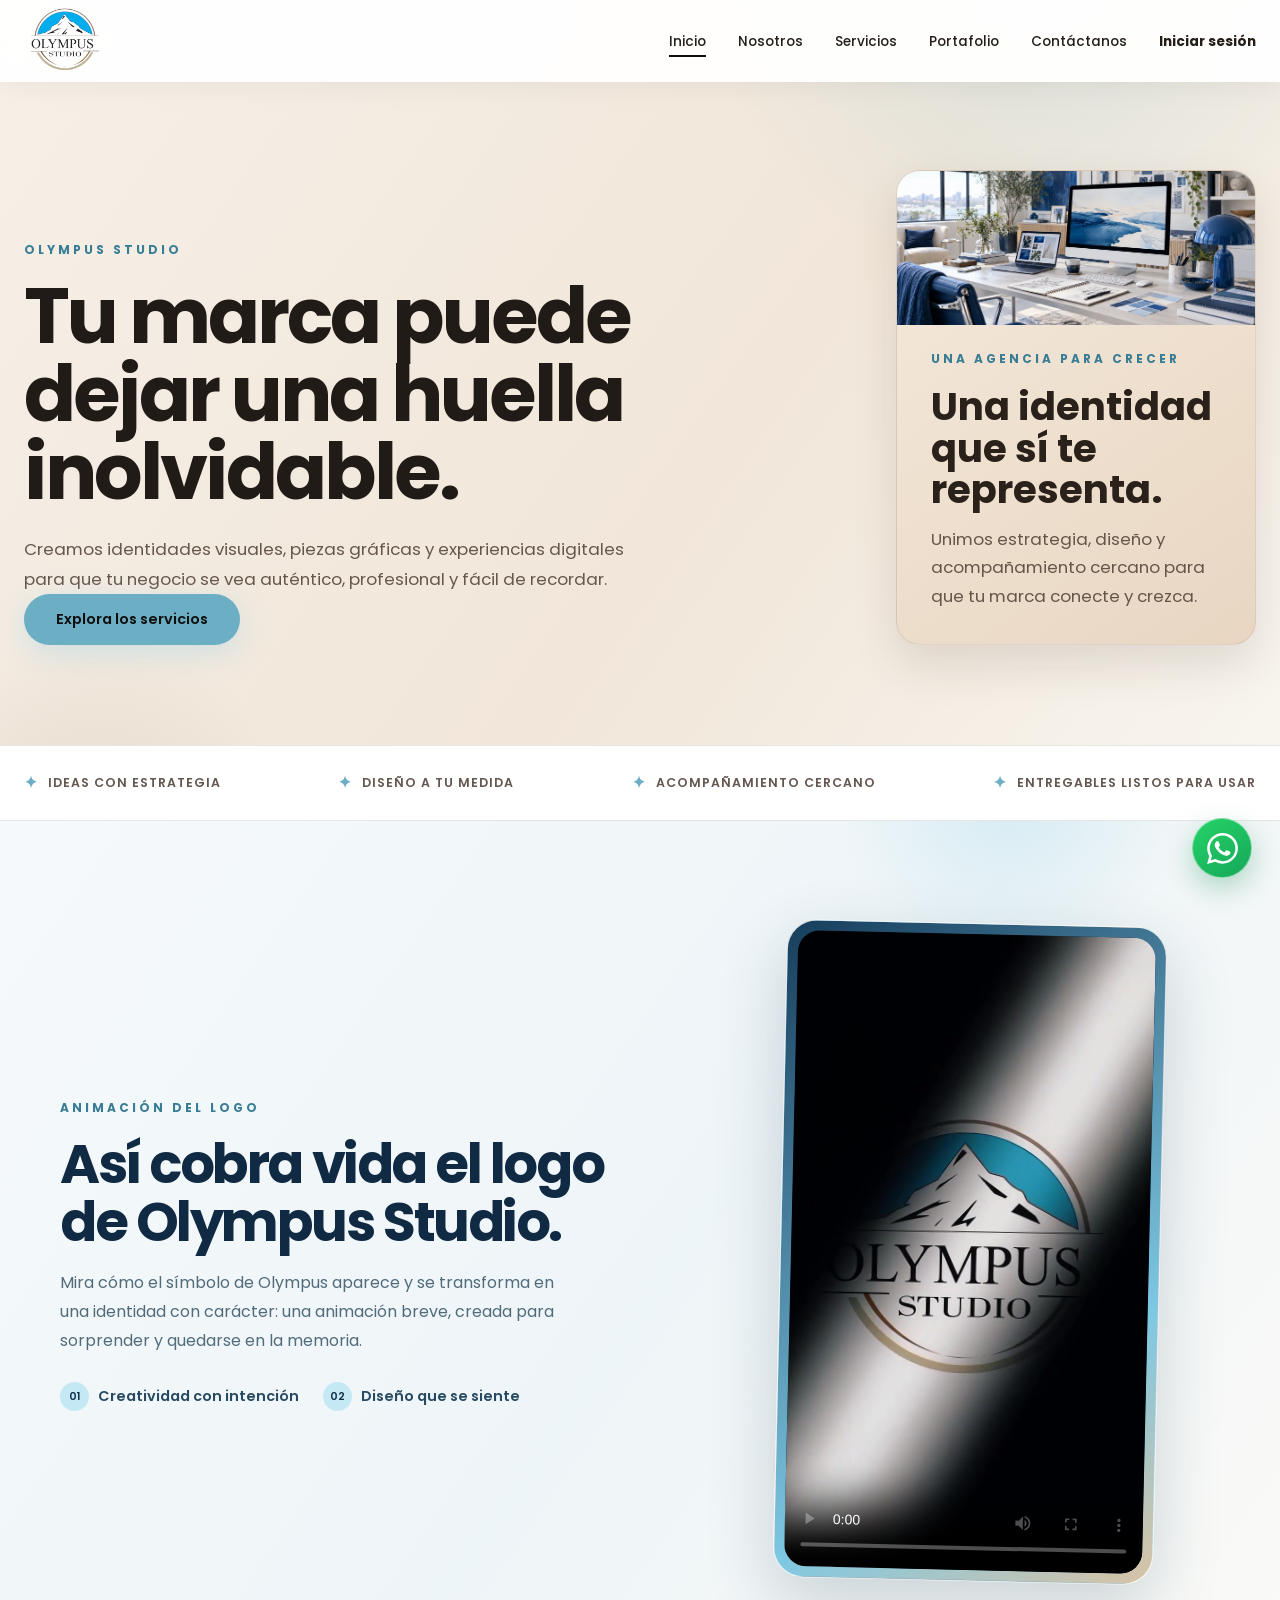
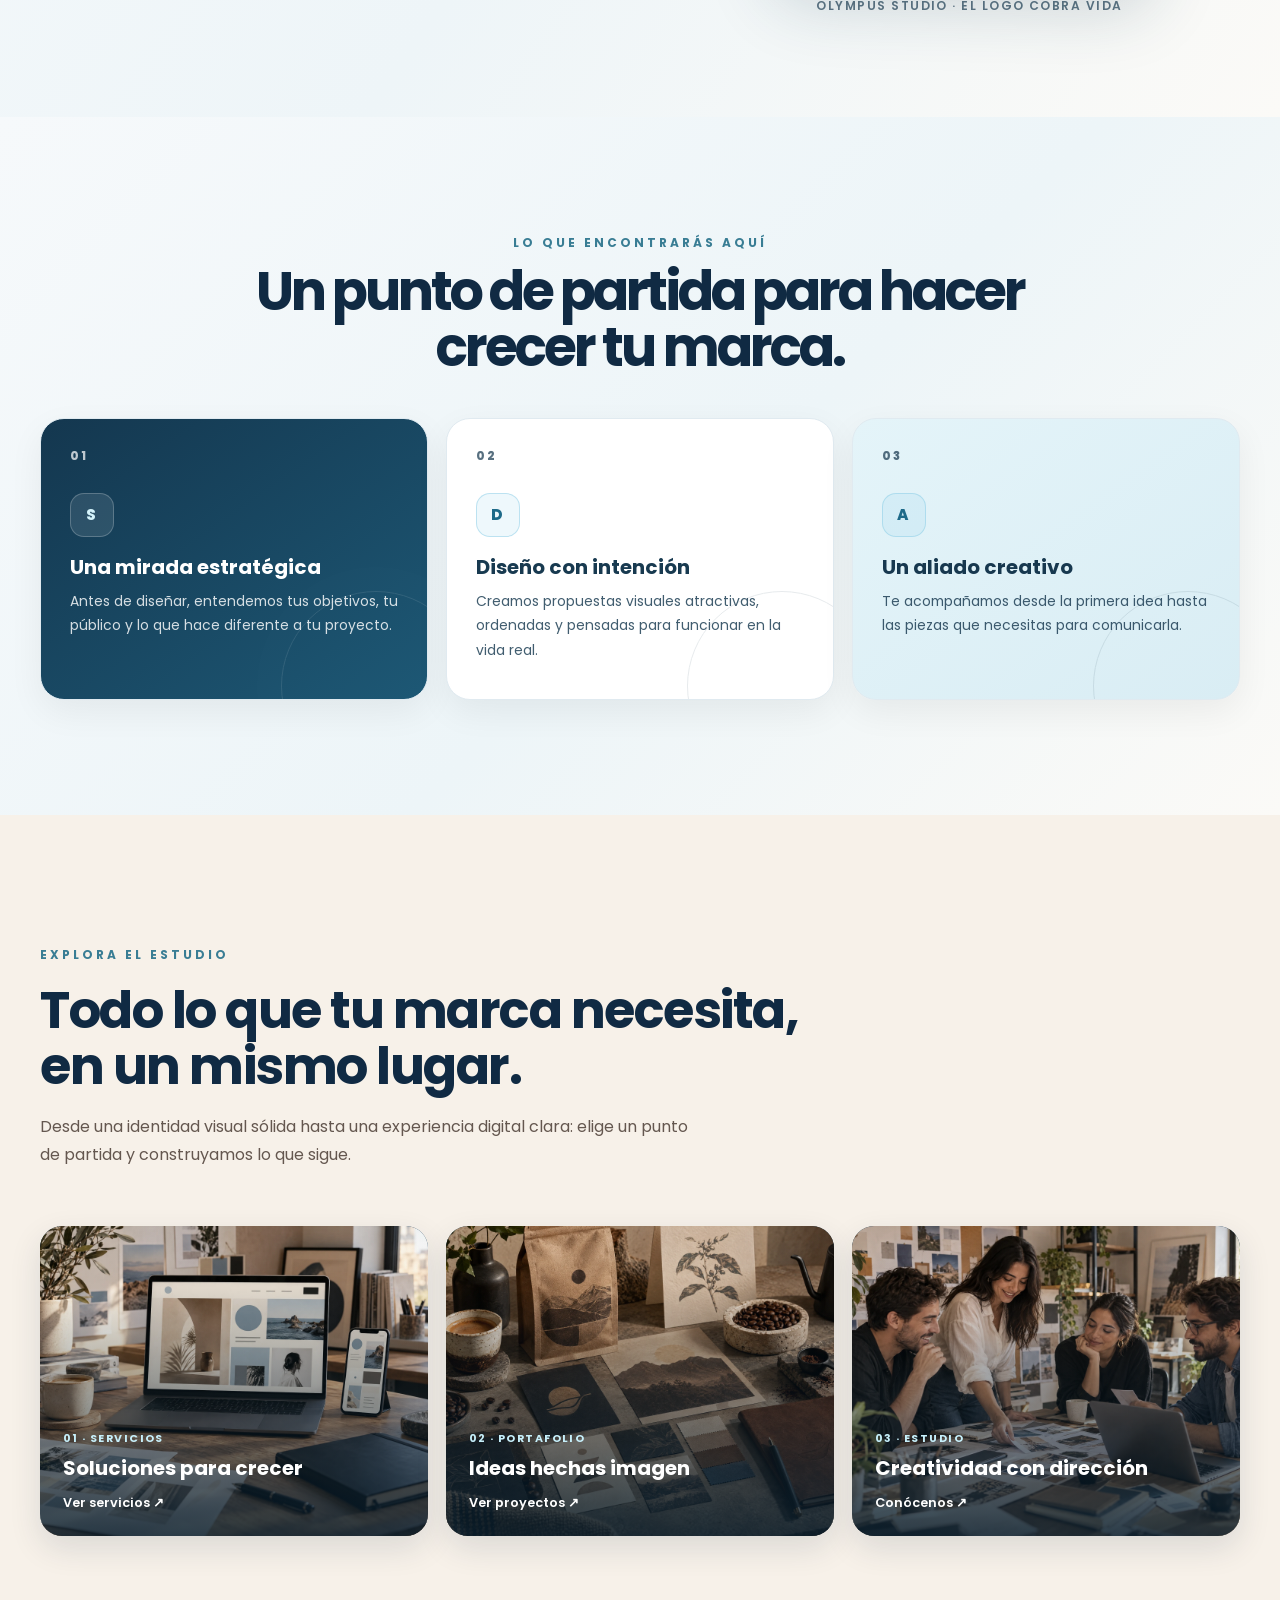
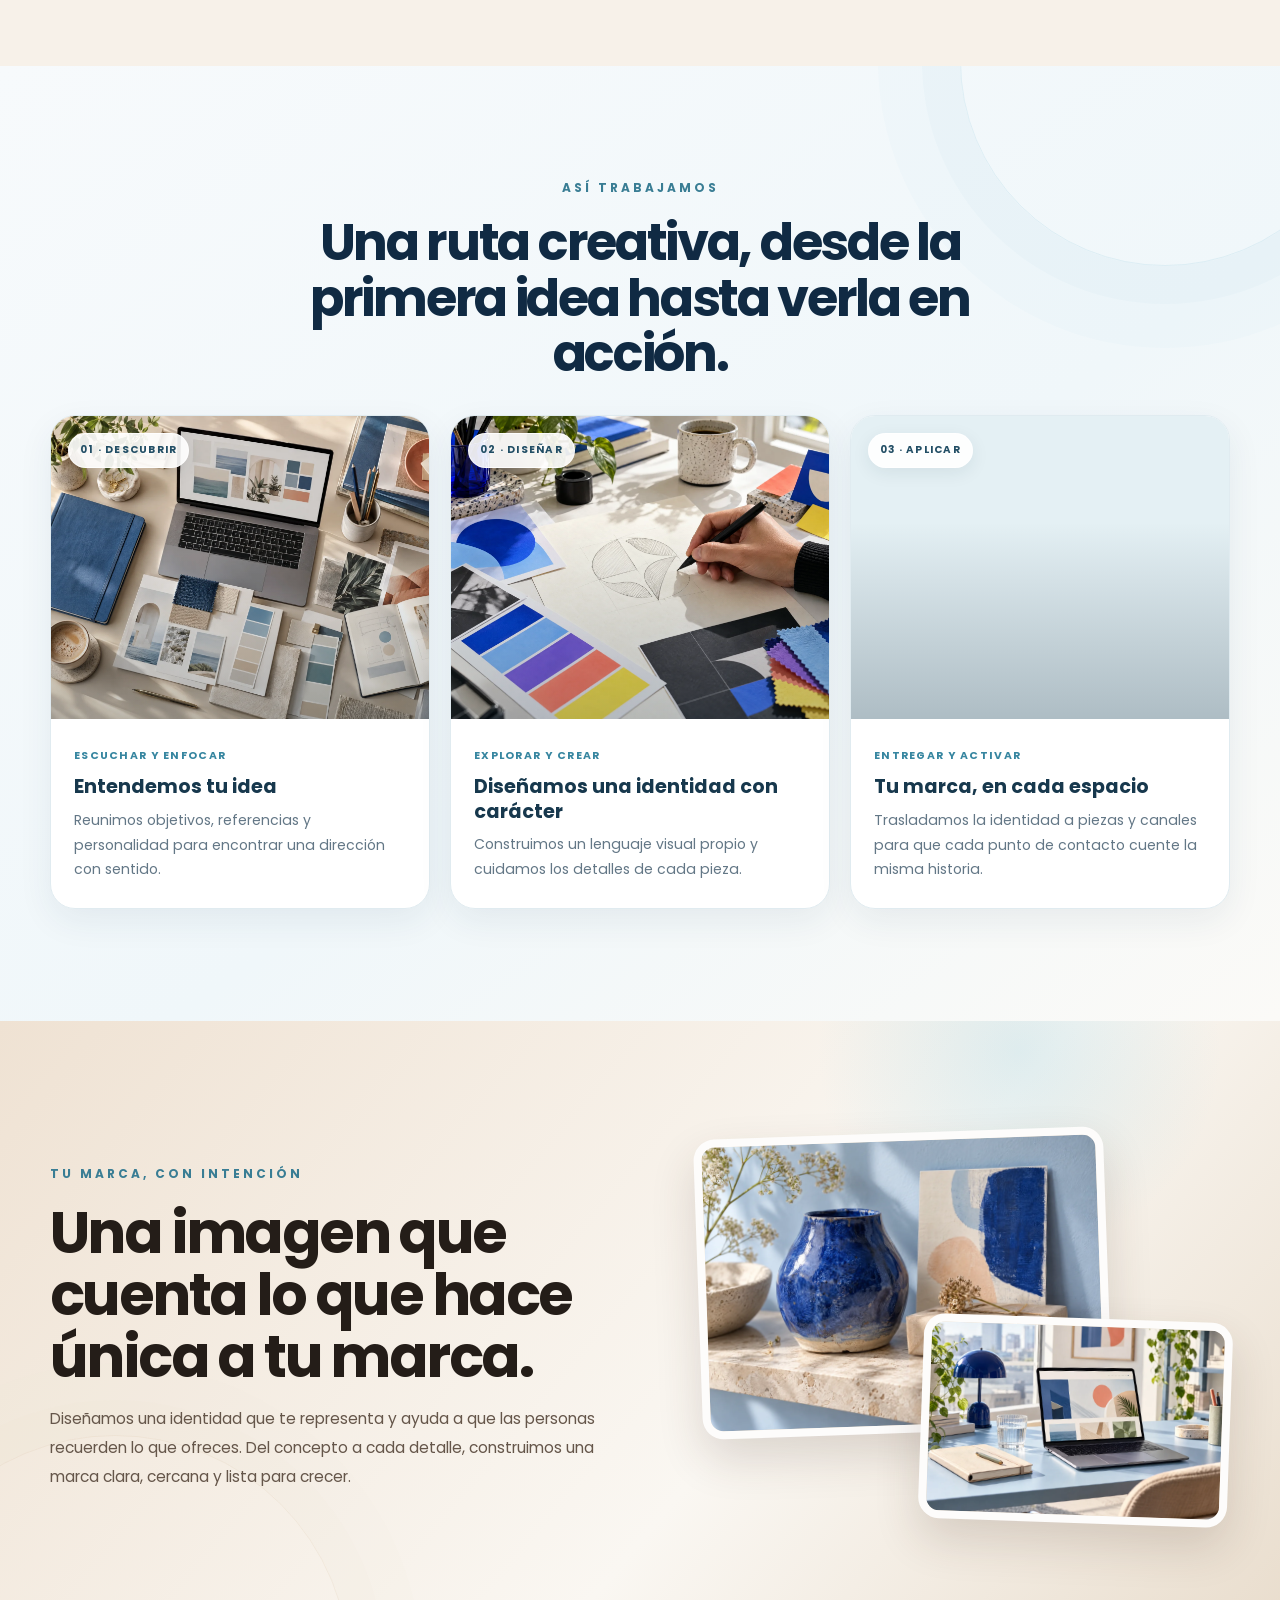
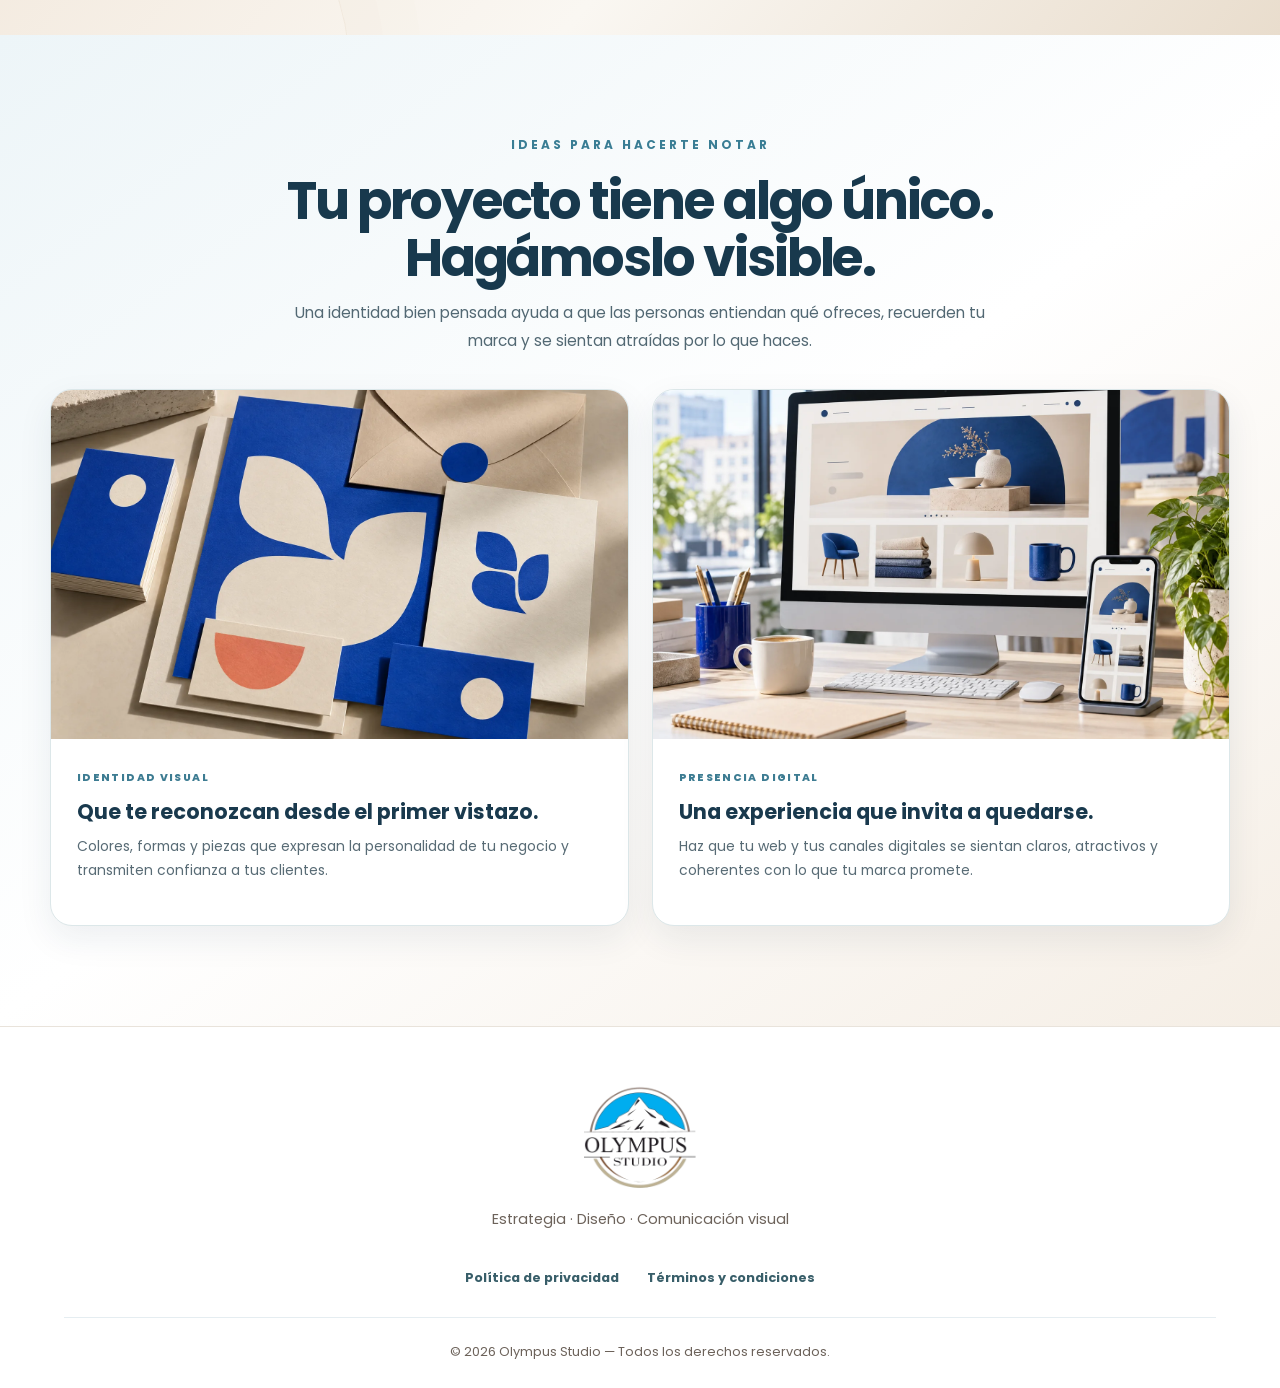
==== commit cb6d5cdc: "Dayis" ====
--- a/index.html
+++ b/index.html
@@ -1,3 +1,5 @@
 <!DOCTYPE html>
-<html lang="es"><head><meta charset="utf-8"/><meta content="width=device-width, initial-scale=1.0" name="viewport"/><title>Inicio — Olympus Studio</title><meta content="Olympus Studio, agencia creativa de diseño gráfico, branding y experiencias digitales en Cali." name="description"/><link href="https://fonts.googleapis.com" rel="preconnect"/><link crossorigin="" href="https://fonts.gstatic.com" rel="preconnect"/><link href="https://fonts.googleapis.com/css2?family=Poppins:wght@300;400;500;600;700;800&amp;display=swap" rel="stylesheet"/><link href="css/style.css?v=2026101511" rel="stylesheet"/><link href="img/favicon-128.png?v=3" rel="icon" sizes="128x128" type="image/png"/><link href="img/olympus-studio-logo.png" rel="apple-touch-icon"/></head><body data-page="inicio"><nav aria-label="Navegación principal" class="navbar page-navbar" id="navbar" role="navigation"><div class="navbar-inner"><a aria-label="Olympus Studio, inicio" class="nav-logo" href="index.html"><img alt="Logo de Olympus Studio" class="brand-logo" src="img/olympus-studio-logo.png"/></a><ul class="nav-links" id="navLinks"><li><a class="nav-link" data-page-link="inicio" href="index.html">Inicio</a></li><li><a class="nav-link" data-page-link="nosotros" href="nosotros.html">Nosotros</a></li><li><a class="nav-link" data-page-link="servicios" href="servicios.html">Servicios</a></li><li><a class="nav-link" data-page-link="portafolio" href="portafolio.html">Portafolio</a></li><li><a class="nav-link" data-page-link="contactanos" href="contactanos.html">Contáctanos</a></li><li><a class="nav-link nav-login-link" href="login.html">Iniciar sesión</a></li></ul><button aria-expanded="false" aria-label="Abrir menú" class="mobile-toggle" id="mobileToggle"><span></span><span></span><span></span></button></div></nav><main><section class="page-hero home-only-hero"><div class="page-hero-inner"><div class="page-hero-copy"><span class="page-hero-kicker">Olympus Studio</span><h1>Tu marca puede dejar una huella inolvidable.</h1><p>Creamos identidades visuales, piezas gráficas y experiencias digitales para que tu negocio se vea auténtico, profesional y fácil de recordar.</p><div class="hero-buttons"><a class="btn btn-primary" href="servicios.html">Explora los servicios</a><a class="btn btn-secondary" href="contactanos.html">Escríbenos</a></div></div><div class="home-intro-card"><div class="home-intro-visual"><img alt="Oficina creativa luminosa con computador, cuaderno y detalles azules; sin personas" fetchpriority="high" src="img/home-blue-office.webp"/></div><span class="section-kicker">Una agencia para crecer</span><h2>Una identidad que sí te representa.</h2><p>Unimos estrategia, diseño y acompañamiento cercano para que tu marca conecte y crezca.</p><div class="home-proof-list"><span>01 · Claridad</span><span>02 · Personalidad</span><span>03 · Consistencia</span></div></div></div></section><section aria-label="Lo que distingue a Olympus Studio" class="trust-strip"><div class="trust-strip-inner"><span class="trust-item">Ideas con estrategia</span><span class="trust-item">Diseño a tu medida</span><span class="trust-item">Acompañamiento cercano</span><span class="trust-item">Entregables listos para usar</span></div></section><section aria-labelledby="brandReelTitle" class="brand-reel-section multipage-section"><div class="brand-reel-inner"><div class="brand-reel-copy"><span class="section-kicker">En movimiento</span><h2 id="brandReelTitle">Las buenas ideas también se cuentan en video.</h2><p>Una muestra breve de la energía, la creatividad y el cuidado visual que ponemos en cada proyecto.</p><div class="brand-reel-points"><span><i aria-hidden="true">01</i> Creatividad con intención</span><span><i aria-hidden="true">02</i> Diseño que se siente</span></div><a class="btn btn-primary" href="portafolio.html">Explorar el portafolio</a></div><div class="brand-reel-media"><div class="brand-reel-frame"><video aria-label="Video de Olympus Studio" controls="" playsinline="" poster="img/video-olympus-poster.jpg" preload="metadata"><source src="img/olympus-intro.mp4" type="video/mp4"/>Tu navegador no puede reproducir este video.</video></div><span class="brand-reel-caption">Olympus Studio · ideas en movimiento</span></div></div></section><section aria-labelledby="homeFocusTitle" class="multipage-section home-focus home-focus-redesign"><div class="home-focus-inner"><div class="home-focus-heading"><div class="home-focus-heading-title"><span class="section-kicker">Lo que encontrarás aquí</span><h2 id="homeFocusTitle">Un punto de partida para hacer crecer tu marca.</h2></div><div class="home-focus-heading-copy"><p>Explora Olympus Studio y descubre cómo podemos ayudarte a presentar mejor tu negocio.</p><span class="home-focus-signature">Estrategia <i>·</i> Diseño <i>·</i> Acompañamiento</span></div></div><div class="home-focus-grid"><article class="home-focus-card home-focus-card-dark"><span class="home-focus-number">01</span><span aria-hidden="true" class="home-focus-symbol">S</span><h3>Una mirada estratégica</h3><p>Antes de diseñar, entendemos tus objetivos, tu público y lo que hace diferente a tu proyecto.</p></article><article class="home-focus-card home-focus-card-light"><span class="home-focus-number">02</span><span aria-hidden="true" class="home-focus-symbol">D</span><h3>Diseño con intención</h3><p>Creamos propuestas visuales atractivas, ordenadas y pensadas para funcionar en la vida real.</p></article><article class="home-focus-card home-focus-card-blue"><span class="home-focus-number">03</span><span aria-hidden="true" class="home-focus-symbol">A</span><h3>Un aliado creativo</h3><p>Te acompañamos desde la primera idea hasta las piezas que necesitas para comunicarla.</p></article></div></div></section><section aria-labelledby="studioHighlightsTitle" class="studio-highlights multipage-section"><div class="studio-highlights-inner"><div class="section-heading"><span class="section-kicker">Explora el estudio</span><h2 id="studioHighlightsTitle">Todo lo que tu marca necesita, en un mismo lugar.</h2><p>Desde una identidad visual sólida hasta una experiencia digital clara: elige un punto de partida y construyamos lo que sigue.</p></div><div class="studio-highlights-grid"><a class="studio-highlight-card" href="servicios.html"><img alt="Diseño digital cálido adaptado a varias pantallas" decoding="async" loading="lazy" src="img/renewal-digital.webp"/><span>01 · Servicios</span><strong>Soluciones para crecer</strong><em>Ver servicios ↗</em></a><a class="studio-highlight-card" href="portafolio.html"><img alt="Sistema visual de marca con papelería y muestras de color" decoding="async" loading="lazy" src="img/renewal-identity.webp"/><span>02 · Portafolio</span><strong>Ideas hechas imagen</strong><em>Ver proyectos ↗</em></a><a class="studio-highlight-card" href="nosotros.html"><img alt="Equipo creativo acompañando una idea de negocio" decoding="async" loading="lazy" src="img/renewal-creative.webp"/><span>03 · Estudio</span><strong>Creatividad con dirección</strong><em>Conócenos ↗</em></a></div></div></section><section aria-labelledby="homeProcessTitle" class="home-process-section multipage-section"><div class="home-process-inner"><div class="home-process-head"><div><span class="section-kicker">Así trabajamos</span><h2 id="homeProcessTitle">Una ruta creativa, desde la primera idea hasta verla en acción.</h2></div><p>Un proceso cercano y claro para traducir lo que imaginas en una marca coherente, memorable y lista para crecer.</p></div><div class="home-process-grid"><article class="home-process-card"><figure class="home-process-visual"><img alt="Brief creativo con computador, cuaderno azul y muestras de color en una mesa clara" decoding="async" loading="lazy" src="img/home-process-discover.webp"/><span class="home-process-index">01 · DESCUBRIR</span></figure><div class="home-process-content"><span class="home-process-kicker">Escuchar y enfocar</span><h3>Entendemos tu idea</h3><p>Reunimos objetivos, referencias y personalidad para encontrar una dirección con sentido.</p></div></article><article class="home-process-card"><figure class="home-process-visual home-process-web-visual"><img alt="Materiales de identidad visual en azul y café claro" decoding="async" loading="lazy" src="img/home-identity.webp"/><span class="home-process-index">02 · DISEÑAR</span></figure><div class="home-process-content"><span class="home-process-kicker">Explorar y crear</span><h3>Diseñamos una identidad con carácter</h3><p>Construimos un lenguaje visual propio y cuidamos los detalles de cada pieza.</p></div></article><article class="home-process-card"><figure class="home-process-visual"><img alt="Aplicaciones reales de una marca en empaques, menús y espacios comerciales" decoding="async" loading="lazy" src="img/home-space.webp"/><span class="home-process-index">03 · APLICAR</span></figure><div class="home-process-content"><span class="home-process-kicker">Entregar y activar</span><h3>Tu marca, en cada espacio</h3><p>Trasladamos la identidad a piezas y canales para que cada punto de contacto cuente la misma historia.</p></div></article></div></div></section><section aria-labelledby="renewalStoryTitle" class="home-brand-moment home-brand-editorial renewal-story"><div class="renewal-story-inner"><div class="renewal-story-copy"><span class="section-kicker">Tu marca, con intención</span><h2 id="renewalStoryTitle">Una imagen que cuenta lo que hace única a tu marca.</h2><p>Diseñamos una identidad que te representa y ayuda a que las personas recuerden lo que ofreces. Del concepto a cada detalle, construimos una marca clara, cercana y lista para crecer.</p><a class="btn btn-primary" href="servicios.html">Explora nuestros servicios <span aria-hidden="true">↗</span></a></div><div class="renewal-story-gallery"><figure class="renewal-story-main"><img alt="Objeto artesanal azul junto a formas gráficas en azul y café claro" loading="lazy" src="img/home-story-main-new.webp"/></figure><figure class="renewal-story-side"><img alt="Diseño digital en computador en una oficina con detalles azules y cálidos" loading="lazy" src="img/home-story-side-new.webp"/></figure></div></div></section><section aria-labelledby="homeNextTitle" class="home-next-section multipage-section"><div class="home-next-inner"><div class="home-next-heading"><span class="section-kicker">Ideas para hacerte notar</span><h2 id="homeNextTitle">Tu proyecto tiene algo único. Hagámoslo visible.</h2><p>Una identidad bien pensada ayuda a que las personas entiendan qué ofreces, recuerden tu marca y se sientan atraídas por lo que haces.</p></div><div class="home-next-grid"><article class="home-next-card"><img alt="Papelería visual azul y café claro para destacar una identidad de marca" decoding="async" loading="lazy" src="img/home-next-identity.webp"/><div class="home-next-card-copy"><span>IDENTIDAD VISUAL</span><h3>Que te reconozcan desde el primer vistazo.</h3><p>Colores, formas y piezas que expresan la personalidad de tu negocio y transmiten confianza a tus clientes.</p><a href="servicios.html">Descubre cómo lograrlo <span aria-hidden="true">↗</span></a></div></article><article class="home-next-card"><img alt="Computador y teléfono muestran una experiencia digital con tonos azules y cálidos" decoding="async" loading="lazy" src="img/home-next-digital.webp"/><div class="home-next-card-copy"><span>PRESENCIA DIGITAL</span><h3>Una experiencia que invita a quedarse.</h3><p>Haz que tu web y tus canales digitales se sientan claros, atractivos y coherentes con lo que tu marca promete.</p><a href="servicios.html">Explora las soluciones digitales <span aria-hidden="true">↗</span></a></div></article></div></div></section></main><footer class="footer" role="contentinfo"><div class="footer-inner"><div class="footer-brand"><img alt="Olympus Studio" class="footer-logo-image" src="img/olympus-studio-logo.png"/></div><p class="footer-tagline">Estrategia · Diseño · Comunicación visual</p><div aria-label="Información legal" class="footer-legal-links"><button aria-controls="modalPrivacidad" aria-haspopup="dialog" class="footer-legal-link" onclick="showModal('privacidad')" type="button">Política de privacidad</button><button aria-controls="modalTerminos" aria-haspopup="dialog" class="footer-legal-link" onclick="showModal('terminos')" type="button">Términos y condiciones</button></div><p class="footer-copy">© 2026 Olympus Studio — Todos los derechos reservados.</p></div></footer><div class="modal-overlay" id="modalOverlay" onclick="closeModal()"></div><div aria-labelledby="siteTermsTitle" aria-modal="true" class="modal modal-legal" id="modalTerminos" role="dialog" tabindex="-1"><button aria-label="Cerrar" class="modal-close" onclick="closeModal()" type="button">×</button><span class="legal-modal-kicker">Olympus Studio · Información general</span><h3 id="siteTermsTitle">Términos y condiciones</h3><div class="modal-content"><p><strong>Uso del contenido.</strong> El sitio y el portafolio incluyen exploraciones visuales y muestras ilustrativas. No copies, publiques ni atribuyas como propios textos o imágenes sin contar con autorización.</p><p><strong>Solicitudes de servicio.</strong> Enviar una consulta no constituye una cotización, una reserva ni un contrato. El alcance, los tiempos, las revisiones, los valores y los derechos de uso se confirman en una propuesta aceptada por ambas partes.</p><p><strong>Información compartida.</strong> Procura que los datos que incluyas sean correctos y que tengas autorización para compartir cualquier material que adjuntes o describas.</p><p><strong>Servicios externos.</strong> El formulario prepara un mensaje para WhatsApp; el acceso y uso de ese servicio se rige por sus propias condiciones.</p><p class="legal-modal-note">Texto informativo para el prototipo del sitio. Revísalo para reflejar las condiciones comerciales reales antes de publicarlo.</p></div></div><div aria-labelledby="sitePrivacyTitle" aria-modal="true" class="modal modal-legal" id="modalPrivacidad" role="dialog" tabindex="-1"><button aria-label="Cerrar" class="modal-close" onclick="closeModal()" type="button">×</button><span class="legal-modal-kicker">Olympus Studio · Datos y privacidad</span><h3 id="sitePrivacyTitle">Política de privacidad</h3><div class="modal-content"><p><strong>Consultas de contacto.</strong> El formulario solicita nombre, correo, teléfono, servicio de interés y mensaje para preparar una respuesta a tu consulta. Al pulsar el botón se abre WhatsApp con el texto; esta versión del sitio no lo envía a un servidor propio. Tú decides si lo envías. WhatsApp procesa la información que compartas conforme a sus propias políticas.</p><p><strong>Cuentas de demostración.</strong> Los perfiles y datos creados en el acceso de prueba se guardan localmente en el navegador. No uses contraseñas ni información sensible reales; puedes borrar esos datos eliminando el almacenamiento de este sitio en tu navegador.</p><p><strong>Control de tus datos.</strong> Comparte solo la información necesaria. Para solicitar una actualización o eliminación, utiliza la página Contáctanos.</p><p class="legal-modal-note">Aviso informativo para esta versión estática. Antes de usar el sitio comercialmente, revisa la identidad del responsable, los plazos de conservación y el procedimiento aplicable de protección de datos.</p></div></div><script src="js/main.js?v=20261007h"></script></body></html>
 
+<html lang="es"><head><meta charset="utf-8"/><meta content="width=device-width, initial-scale=1.0" name="viewport"/><title>Inicio — Olympus Studio</title><meta content="Olympus Studio, agencia creativa de diseño gráfico, branding y experiencias digitales en Cali." name="description"/><link href="https://fonts.googleapis.com" rel="preconnect"/><link crossorigin="" href="https://fonts.gstatic.com" rel="preconnect"/><link href="https://fonts.googleapis.com/css2?family=Poppins:wght@300;400;500;600;700;800&amp;display=swap" rel="stylesheet"/><link href="css/style.css?v=202610211732" rel="stylesheet"/><link href="img/favicon-128.png?v=3" rel="icon" sizes="128x128" type="image/png"/><link href="img/olympus-studio-logo.png" rel="apple-touch-icon"/></head><body data-page="inicio"><nav aria-label="Navegación principal" class="navbar page-navbar" id="navbar" role="navigation"><div class="navbar-inner"><a aria-label="Olympus Studio, inicio" class="nav-logo" href="index.html"><img alt="Logo de Olympus Studio" class="brand-logo" src="img/olympus-studio-logo.png"/></a><ul class="nav-links" id="navLinks"><li><a class="nav-link" data-page-link="inicio" href="index.html">Inicio</a></li><li><a class="nav-link" data-page-link="nosotros" href="nosotros.html">Nosotros</a></li><li><a class="nav-link" data-page-link="servicios" href="servicios.html">Servicios</a></li><li><a class="nav-link" data-page-link="portafolio" href="portafolio.html">Portafolio</a></li><li><a class="nav-link" data-page-link="contactanos" href="contactanos.html">Contáctanos</a></li><li><a class="nav-link nav-login-link" href="login.html">Iniciar sesión</a></li></ul><button aria-expanded="false" aria-label="Abrir menú" class="mobile-toggle" id="mobileToggle"><span></span><span></span><span></span></button></div></nav><main><section class="page-hero home-only-hero"><div class="page-hero-inner"><div class="page-hero-copy"><span class="page-hero-kicker">Olympus Studio</span><h1>Tu marca puede dejar una huella inolvidable.</h1><p>Creamos identidades visuales, piezas gráficas y experiencias digitales para que tu negocio se vea auténtico, profesional y fácil de recordar.</p><div class="hero-buttons"><a class="btn btn-primary" href="servicios.html">Explora los servicios</a></div></div><div class="home-intro-card"><div class="home-intro-visual"><img alt="Oficina creativa luminosa con computador, cuaderno y detalles azules; sin personas" fetchpriority="high" src="img/home-blue-office.webp"/></div><span class="section-kicker">Una agencia para crecer</span><h2>Una identidad que sí te representa.</h2><p>Unimos estrategia, diseño y acompañamiento cercano para que tu marca conecte y crezca.</p></div></div></section><section aria-label="Lo que distingue a Olympus Studio" class="trust-strip"><div class="trust-strip-inner"><span class="trust-item">Ideas con estrategia</span><span class="trust-item">Diseño a tu medida</span><span class="trust-item">Acompañamiento cercano</span><span class="trust-item">Entregables listos para usar</span></div></section><section aria-labelledby="brandReelTitle" class="brand-reel-section multipage-section"><div class="brand-reel-inner"><div class="brand-reel-copy"><span class="section-kicker">Animación del logo</span><h2 id="brandReelTitle">Así cobra vida el logo de Olympus Studio.</h2><p>Mira cómo el símbolo de Olympus aparece y se transforma en una identidad con carácter: una animación breve, creada para sorprender y quedarse en la memoria.</p><div class="brand-reel-points"><span><i aria-hidden="true">01</i> Creatividad con intención</span><span><i aria-hidden="true">02</i> Diseño que se siente</span></div></div><div class="brand-reel-media"><div class="brand-reel-frame"><video aria-label="Video de Olympus Studio" controls="" playsinline="" poster="img/video-olympus-poster.jpg" preload="metadata"><source src="img/01-logo.mp4" type="video/mp4"/>Tu navegador no puede reproducir este video.</video></div><span class="brand-reel-caption">Olympus Studio · el logo cobra vida</span></div></div></section><section aria-labelledby="homeFocusTitle" class="multipage-section home-focus home-focus-redesign"><div class="home-focus-inner"><div class="home-focus-heading home-focus-heading-centered"><div class="home-focus-heading-title"><span class="section-kicker">Lo que encontrarás aquí</span><h2 id="homeFocusTitle">Un punto de partida para hacer crecer tu marca.</h2></div></div><div class="home-focus-grid"><article class="home-focus-card home-focus-card-dark"><span class="home-focus-number">01</span><span aria-hidden="true" class="home-focus-symbol">S</span><h3>Una mirada estratégica</h3><p>Antes de diseñar, entendemos tus objetivos, tu público y lo que hace diferente a tu proyecto.</p></article><article class="home-focus-card home-focus-card-light"><span class="home-focus-number">02</span><span aria-hidden="true" class="home-focus-symbol">D</span><h3>Diseño con intención</h3><p>Creamos propuestas visuales atractivas, ordenadas y pensadas para funcionar en la vida real.</p></article><article class="home-focus-card home-focus-card-blue"><span class="home-focus-number">03</span><span aria-hidden="true" class="home-focus-symbol">A</span><h3>Un aliado creativo</h3><p>Te acompañamos desde la primera idea hasta las piezas que necesitas para comunicarla.</p></article></div></div></section><section aria-labelledby="studioHighlightsTitle" class="studio-highlights multipage-section"><div class="studio-highlights-inner"><div class="section-heading"><span class="section-kicker">Explora el estudio</span><h2 id="studioHighlightsTitle">Todo lo que tu marca necesita, en un mismo lugar.</h2><p>Desde una identidad visual sólida hasta una experiencia digital clara: elige un punto de partida y construyamos lo que sigue.</p></div><div class="studio-highlights-grid"><a class="studio-highlight-card" href="servicios.html"><img alt="Diseño digital cálido adaptado a varias pantallas" decoding="async" loading="lazy" src="img/renewal-digital.webp"/><span>01 · Servicios</span><strong>Soluciones para crecer</strong><em>Ver servicios ↗</em></a><a class="studio-highlight-card" href="portafolio.html"><img alt="Sistema visual de marca con papelería y muestras de color" decoding="async" loading="lazy" src="img/renewal-identity.webp"/><span>02 · Portafolio</span><strong>Ideas hechas imagen</strong><em>Ver proyectos ↗</em></a><a class="studio-highlight-card" href="nosotros.html"><img alt="Equipo creativo acompañando una idea de negocio" decoding="async" loading="lazy" src="img/renewal-creative.webp"/><span>03 · Estudio</span><strong>Creatividad con dirección</strong><em>Conócenos ↗</em></a></div></div></section><section aria-labelledby="homeProcessTitle" class="home-process-section multipage-section"><div class="home-process-inner"><div class="home-process-head home-process-head-centered"><div><span class="section-kicker">Así trabajamos</span><h2 id="homeProcessTitle">Una ruta creativa, desde la primera idea hasta verla en acción.</h2></div></div><div class="home-process-grid"><article class="home-process-card"><figure class="home-process-visual"><img alt="Brief creativo con computador, cuaderno azul y muestras de color en una mesa clara" decoding="async" loading="lazy" src="img/home-process-discover.webp"/><span class="home-process-index">01 · DESCUBRIR</span></figure><div class="home-process-content"><span class="home-process-kicker">Escuchar y enfocar</span><h3>Entendemos tu idea</h3><p>Reunimos objetivos, referencias y personalidad para encontrar una dirección con sentido.</p></div></article><article class="home-process-card"><figure class="home-process-visual home-process-web-visual"><img alt="Materiales de identidad visual en azul y café claro" decoding="async" loading="lazy" src="img/home-identity.webp"/><span class="home-process-index">02 · DISEÑAR</span></figure><div class="home-process-content"><span class="home-process-kicker">Explorar y crear</span><h3>Diseñamos una identidad con carácter</h3><p>Construimos un lenguaje visual propio y cuidamos los detalles de cada pieza.</p></div></article><article class="home-process-card"><figure class="home-process-visual"><img alt="Aplicaciones reales de una marca en empaques, menús y espacios comerciales" decoding="async" loading="lazy" src="img/home-space.webp"/><span class="home-process-index">03 · APLICAR</span></figure><div class="home-process-content"><span class="home-process-kicker">Entregar y activar</span><h3>Tu marca, en cada espacio</h3><p>Trasladamos la identidad a piezas y canales para que cada punto de contacto cuente la misma historia.</p></div></article></div></div></section><section aria-labelledby="renewalStoryTitle" class="home-brand-moment home-brand-editorial renewal-story"><div class="renewal-story-inner"><div class="renewal-story-copy"><span class="section-kicker">Tu marca, con intención</span><h2 id="renewalStoryTitle">Una imagen que cuenta lo que hace única a tu marca.</h2><p>Diseñamos una identidad que te representa y ayuda a que las personas recuerden lo que ofreces. Del concepto a cada detalle, construimos una marca clara, cercana y lista para crecer.</p></div><div class="renewal-story-gallery"><figure class="renewal-story-main"><img alt="Objeto artesanal azul junto a formas gráficas en azul y café claro" loading="lazy" src="img/home-story-main-new.webp"/></figure><figure class="renewal-story-side"><img alt="Diseño digital en computador en una oficina con detalles azules y cálidos" loading="lazy" src="img/home-story-side-new.webp"/></figure></div></div></section><section aria-labelledby="homeNextTitle" class="home-next-section multipage-section"><div class="home-next-inner"><div class="home-next-heading"><span class="section-kicker">Ideas para hacerte notar</span><h2 id="homeNextTitle">Tu proyecto tiene algo único. Hagámoslo visible.</h2><p>Una identidad bien pensada ayuda a que las personas entiendan qué ofreces, recuerden tu marca y se sientan atraídas por lo que haces.</p></div><div class="home-next-grid"><article class="home-next-card"><img alt="Papelería visual azul y café claro para destacar una identidad de marca" decoding="async" loading="lazy" src="img/home-next-identity.webp"/><div class="home-next-card-copy"><span>IDENTIDAD VISUAL</span><h3>Que te reconozcan desde el primer vistazo.</h3><p>Colores, formas y piezas que expresan la personalidad de tu negocio y transmiten confianza a tus clientes.</p></div></article><article class="home-next-card"><img alt="Computador y teléfono muestran una experiencia digital con tonos azules y cálidos" decoding="async" loading="lazy" src="img/home-next-digital.webp"/><div class="home-next-card-copy"><span>PRESENCIA DIGITAL</span><h3>Una experiencia que invita a quedarse.</h3><p>Haz que tu web y tus canales digitales se sientan claros, atractivos y coherentes con lo que tu marca promete.</p></div></article></div></div></section></main><footer class="footer" role="contentinfo"><div class="footer-inner"><div class="footer-brand"><img alt="Olympus Studio" class="footer-logo-image" src="img/olympus-studio-logo.png"/></div><p class="footer-tagline">Estrategia · Diseño · Comunicación visual</p><div aria-label="Información legal" class="footer-legal-links"><button aria-controls="modalPrivacidad" aria-haspopup="dialog" class="footer-legal-link" onclick="showModal('privacidad')" type="button">Política de privacidad</button><button aria-controls="modalTerminos" aria-haspopup="dialog" class="footer-legal-link" onclick="showModal('terminos')" type="button">Términos y condiciones</button></div><p class="footer-copy">© 2026 Olympus Studio — Todos los derechos reservados.</p></div></footer><div class="modal-overlay" id="modalOverlay" onclick="closeModal()"></div><div aria-labelledby="siteTermsTitle" aria-modal="true" class="modal modal-legal" id="modalTerminos" role="dialog" tabindex="-1"><button aria-label="Cerrar" class="modal-close" onclick="closeModal()" type="button">×</button><span class="legal-modal-kicker">Olympus Studio · Información general</span><h3 id="siteTermsTitle">Términos y condiciones</h3><div class="modal-content"><p><strong>Uso del contenido.</strong> El sitio y el portafolio incluyen exploraciones visuales y muestras ilustrativas. No copies, publiques ni atribuyas como propios textos o imágenes sin contar con autorización.</p><p><strong>Solicitudes de servicio.</strong> Enviar una consulta no constituye una cotización, una reserva ni un contrato. El alcance, los tiempos, las revisiones, los valores y los derechos de uso se confirman en una propuesta aceptada por ambas partes.</p><p><strong>Información compartida.</strong> Procura que los datos que incluyas sean correctos y que tengas autorización para compartir cualquier material que adjuntes o describas.</p><p><strong>Servicios externos.</strong> El formulario prepara un mensaje para WhatsApp; el acceso y uso de ese servicio se rige por sus propias condiciones.</p><p class="legal-modal-note">Texto informativo para el prototipo del sitio. Revísalo para reflejar las condiciones comerciales reales antes de publicarlo.</p></div></div><div aria-labelledby="sitePrivacyTitle" aria-modal="true" class="modal modal-legal" id="modalPrivacidad" role="dialog" tabindex="-1"><button aria-label="Cerrar" class="modal-close" onclick="closeModal()" type="button">×</button><span class="legal-modal-kicker">Olympus Studio · Datos y privacidad</span><h3 id="sitePrivacyTitle">Política de privacidad</h3><div class="modal-content"><p><strong>Consultas de contacto.</strong> El formulario solicita nombre, correo, teléfono, servicio de interés y mensaje para preparar una respuesta a tu consulta. Al pulsar el botón se abre WhatsApp con el texto; esta versión del sitio no lo envía a un servidor propio. Tú decides si lo envías. WhatsApp procesa la información que compartas conforme a sus propias políticas.</p><p><strong>Cuentas de demostración.</strong> Los perfiles y datos creados en el acceso de prueba se guardan localmente en el navegador. No uses contraseñas ni información sensible reales; puedes borrar esos datos eliminando el almacenamiento de este sitio en tu navegador.</p><p><strong>Control de tus datos.</strong> Comparte solo la información necesaria. Para solicitar una actualización o eliminación, utiliza la página Contáctanos.</p><p class="legal-modal-note">Aviso informativo para esta versión estática. Antes de usar el sitio comercialmente, revisa la identidad del responsable, los plazos de conservación y el procedimiento aplicable de protección de datos.</p></div></div><script src="js/main.js?v=20261007h"></script><a aria-label="Abrir WhatsApp de Olympus Studio al +57 302 610 4924" class="whatsapp-float" href="https://wa.me/573026104924?text=Hola%2C%20Olympus%20Studio.%20Quisiera%20informaci%C3%B3n%20sobre%20sus%20servicios." rel="noopener noreferrer" target="_blank">
+<svg aria-hidden="true" focusable="false" viewbox="0 0 24 24" xmlns="http://www.w3.org/2000/svg"><path clip-rule="evenodd" d="M17.472 14.382c-.297-.149-1.758-.867-2.03-.967-.273-.099-.471-.148-.67.15-.197.297-.768.967-.94 1.166-.173.198-.347.223-.644.074-.297-.149-1.255-.463-2.39-1.475-.883-.788-1.48-1.761-1.653-2.059-.173-.297-.018-.458.13-.606.134-.133.297-.347.446-.52.149-.174.198-.298.297-.497.1-.198.05-.371-.025-.52-.074-.149-.669-1.611-.917-2.206-.242-.579-.487-.5-.669-.51l-.57-.01c-.198 0-.52.074-.793.371s-1.04 1.016-1.04 2.479 1.065 2.875 1.213 3.073c.149.198 2.095 3.2 5.076 4.487.709.306 1.262.489 1.694.626.712.227 1.36.195 1.872.118.571-.085 1.758-.719 2.006-1.413.248-.694.248-1.289.174-1.413-.075-.124-.273-.198-.57-.347m-5.421 7.403h-.004a9.87 9.87 0 0 1-5.031-1.378l-.361-.214-3.741.982.999-3.648-.235-.374a9.86 9.86 0 0 1-1.511-5.26c.001-5.45 4.438-9.886 9.893-9.886 2.643.001 5.128 1.031 6.996 2.902a9.825 9.825 0 0 1 2.897 6.994c-.003 5.45-4.44 9.882-9.902 9.882m8.416-18.297A11.815 11.815 0 0 0 12.05 0C5.495 0 .16 5.333.157 11.89c0 2.096.547 4.142 1.588 5.946L.057 24l6.335-1.662a11.882 11.882 0 0 0 5.657 1.441h.005c6.554 0 11.89-5.333 11.893-11.89a11.838 11.838 0 0 0-3.48-8.401z" fill-rule="evenodd"></path></svg>
+</a></body></html>
--- a/css/style.css
+++ b/css/style.css
@@ -1425,3 +1425,236 @@
 .testimonial-top { display:flex; align-items:center; gap:13px; }.testimonial-top img { width:52px; height:52px; flex:0 0 52px; border:3px solid #fff; border-radius:50%; object-fit:cover; box-shadow:0 5px 14px rgba(37,68,78,.16); }.testimonial-top h3 { margin:0 0 3px; color:#243d4b; font-size:.86rem; }.testimonial-top p { margin:0; color:#71818a; font-size:.68rem; line-height:1.35; }.testimonial-stars { margin:18px 0 9px; color:#d28b4f; font-size:.9rem; letter-spacing:.14em; }.testimonial-card blockquote { margin:0; color:#546a73; font-size:.78rem; line-height:1.75; font-style:normal; }
 @media(max-width:920px) { .testimonials-grid { grid-template-columns:repeat(2,minmax(0,1fr)); } }
 @media(max-width:560px) { .testimonials-inner { width:min(100% - 28px,1160px); }.testimonials-grid { grid-template-columns:1fr; } .testimonial-card { min-height:0; } }
+
+/* Ajustes solicitados: hero, video de marca, proceso y tarjetas de inicio. */
+.home-only-hero { min-height: 640px; }
+.home-only-hero .page-hero-inner { align-items: end; }
+.home-only-hero .hero-buttons { transform: translateY(0); }
+.home-only-hero .home-intro-card p { margin-bottom: 0; }
+.brand-reel-copy h2 { max-width: 600px; }
+.home-process-head-centered { align-items: center; flex-direction: column; justify-content: center; text-align: center; gap: 0; }
+.home-process-head-centered > div { max-width: 780px; }
+.home-next-grid { align-items: stretch; }
+.home-next-card { display: flex; height: 100%; flex-direction: column; }
+.home-next-card > img { flex: 0 0 auto; }
+.home-next-card-copy { flex: 1 1 auto; }
+@media (max-width: 800px) {
+  .home-only-hero { min-height: auto; }
+  .home-only-hero .hero-buttons { transform: none; }
+}
+
+/* Ajustes visuales solicitados: logo, servicios y CTA con fotografía original. */
+.home-focus-heading-centered { display:flex; flex-direction:column; align-items:center; justify-content:center; gap:0; max-width:860px; margin-inline:auto; text-align:center; }
+.home-focus-heading-centered .home-focus-heading-title { width:100%; max-width:820px; }
+.home-focus-heading-centered .home-focus-heading-title h2 { max-width:790px; margin-inline:auto; }
+.services-hero-visual { align-self:center; justify-self:end; width:100%; max-width:500px; aspect-ratio:4/3; overflow:hidden; margin:0; border:1px solid rgba(255,255,255,.34); border-radius:25px; background:#dcebf0; box-shadow:0 24px 60px rgba(0,0,0,.2); }
+.services-hero-visual img { display:block; width:100%; height:100%; object-fit:cover; }
+.service-card-image .service-card-visual > span { text-shadow:0 2px 12px rgba(8,22,33,.3); }
+.brand-identity-emblem { isolation:isolate; }
+.brand-identity-emblem::before { position:absolute; z-index:0; width:min(68%,360px); aspect-ratio:1; border:1px solid rgba(91,167,194,.25); border-radius:50%; background:radial-gradient(circle,rgba(126,200,227,.12),transparent 67%); box-shadow:0 0 55px rgba(91,167,194,.13); content:""; animation:identityAura 5.8s ease-in-out infinite; }
+.brand-identity-emblem::after { position:absolute; z-index:0; inset:12%; border:1px dashed rgba(91,167,194,.28); border-radius:50%; content:""; animation:identityOrbit 26s linear infinite; }
+.brand-identity-halo { z-index:0; }
+.brand-identity-emblem img { animation:identityLogoFloat 5s ease-in-out infinite; }
+@keyframes identityAura { 0%,100% { transform:scale(.94); opacity:.62; } 50% { transform:scale(1.04); opacity:1; } }
+@keyframes identityOrbit { to { transform:rotate(360deg); } }
+@keyframes identityLogoFloat { 0%,100% { transform:translateY(0); } 50% { transform:translateY(-7px); } }
+.brand-palette-heading .section-kicker { letter-spacing:.16em; }
+.page-cta-with-image { padding-block:clamp(68px,8vw,108px); text-align:left; }
+.page-cta-with-image .page-cta-inner { display:grid; width:min(1180px,calc(100% - 48px)); max-width:none; grid-template-columns:minmax(0,1.05fr) minmax(0,.95fr); align-items:center; gap:clamp(34px,6vw,78px); padding:0; }
+.page-cta-copy { max-width:650px; }
+.page-cta-copy .section-kicker { color:#315f70; }
+.page-cta-copy h2 { max-width:640px; }
+.page-cta-copy p { margin-left:0; }
+.page-cta-visual { overflow:hidden; aspect-ratio:4/3; margin:0; border:7px solid rgba(255,255,255,.76); border-radius:25px; background:#dbe9e9; box-shadow:0 24px 58px rgba(45,48,42,.17); }
+.page-cta-visual img { display:block; width:100%; height:100%; object-fit:cover; }
+.testimonials-section { padding-block:clamp(62px,6.5vw,86px); }
+.testimonials-grid { margin-top:28px; }
+@media(max-width:760px) {
+  .home-focus-heading-centered { width:min(100% - 36px,680px); margin-bottom:32px; }
+  .services-hero-visual { justify-self:start; width:min(100%,560px); max-width:none; }
+  .page-cta-with-image .page-cta-inner { width:min(100% - 36px,620px); grid-template-columns:1fr; gap:28px; }
+  .page-cta-visual { width:100%; }
+}
+@media(prefers-reduced-motion:reduce) {
+  .brand-identity-emblem::before,.brand-identity-emblem::after,.brand-identity-emblem img { animation:none !important; }
+}
+
+
+/* Portafolio compacto: videos más próximos y equilibrados, sin la cuadrícula retirada. */
+body[data-page="portafolio"] .portfolio-featured-video { padding-block: clamp(62px, 7vw, 92px); }
+body[data-page="portafolio"] .portfolio-featured-inner { grid-template-columns: minmax(0, .92fr) minmax(0, 1.08fr); gap: clamp(30px, 4.4vw, 66px); }
+body[data-page="portafolio"] .portfolio-featured-media { width: 100%; max-width: 610px; justify-self: end; }
+body[data-page="portafolio"] .portfolio-featured-frame video { max-height: clamp(220px, 29vw, 360px); }
+body[data-page="portafolio"] .lady-sports-section { padding-block: clamp(62px, 7vw, 90px); }
+body[data-page="portafolio"] .lady-sports-inner { grid-template-columns: minmax(260px, .86fr) minmax(0, 1.14fr); gap: clamp(30px, 5vw, 72px); }
+body[data-page="portafolio"] .lady-sports-art { width: min(100%, 430px); }
+body[data-page="portafolio"] .portfolio-promo-video { background: linear-gradient(135deg, #e7f2f4 0%, #fbf8f3 52%, #f3e9dc 100%); }
+body[data-page="portafolio"] .portfolio-promo-video .portfolio-featured-inner { grid-template-columns: minmax(0, 1fr) minmax(250px, .72fr); }
+body[data-page="portafolio"] .portfolio-promo-video .portfolio-featured-copy h2 { font-size: clamp(2.15rem, 4vw, 3.45rem); }
+body[data-page="portafolio"] .portfolio-promo-video .portfolio-featured-media { max-width: 370px; justify-self: center; }
+body[data-page="portafolio"] .portfolio-promo-video .portfolio-featured-frame { padding: 8px; }
+body[data-page="portafolio"] .portfolio-promo-video .portfolio-featured-frame video { width: 100%; aspect-ratio: 478 / 850; max-height: min(72vh, 650px); object-fit: cover; }
+.faq-layout.faq-layout-faq-only { grid-template-columns: minmax(0, 1fr); max-width: 940px; gap: 0; }
+.faq-layout.faq-layout-faq-only > div { width: 100%; }
+.faq-layout.faq-layout-faq-only .section-heading { max-width: 720px; margin: 0 auto 28px; text-align: center; }
+.faq-layout.faq-layout-faq-only .faq-list { max-width: 840px; margin: 0 auto; }
+
+/* Contacto: el título abre el formulario y se omiten la dirección y el enlace repetido. */
+body[data-page="contactanos"] .contacto-title { margin: 0 0 18px; font-size: clamp(1.7rem, 2.55vw, 2.35rem); }
+body[data-page="contactanos"] .contacto-form { height: 100%; }
+@media (max-width: 760px) {
+  body[data-page="portafolio"] .portfolio-featured-inner,
+  body[data-page="portafolio"] .portfolio-promo-video .portfolio-featured-inner,
+  body[data-page="portafolio"] .lady-sports-inner { grid-template-columns: 1fr; gap: 28px; }
+  body[data-page="portafolio"] .portfolio-featured-media,
+  body[data-page="portafolio"] .portfolio-promo-video .portfolio-featured-media { max-width: 560px; justify-self: center; }
+  body[data-page="portafolio"] .portfolio-featured-frame video { max-height: 62vw; }
+  body[data-page="portafolio"] .portfolio-promo-video .portfolio-featured-frame video { max-height: min(72vh, 620px); }
+  body[data-page="portafolio"] .lady-sports-art { width: min(100%, 400px); }
+}
+
+
+/* Interacciones suaves para el logo y la paleta de Olympus Studio; sin rótulos emergentes. */
+.brand-identity-emblem {
+  transform: translateY(0);
+  transition: transform .55s cubic-bezier(.2,.7,.2,1), border-color .45s ease, box-shadow .55s ease;
+}
+.brand-color-card {
+  position: relative;
+  isolation: isolate;
+  overflow: hidden;
+  transition: transform .4s cubic-bezier(.2,.7,.2,1), border-color .4s ease, box-shadow .4s ease;
+}
+.brand-color-card::after {
+  position: absolute;
+  z-index: 0;
+  inset: 0;
+  content: "";
+  background: linear-gradient(105deg, transparent 25%, rgba(126,200,227,.14) 50%, transparent 75%);
+  transform: translateX(-115%);
+  transition: transform .75s cubic-bezier(.2,.7,.2,1);
+  pointer-events: none;
+}
+.brand-color-card > .brand-color-dot,
+.brand-color-card > div { position: relative; z-index: 1; }
+.brand-color-dot { background: var(--swatch, #7ec8e3); transition: transform .42s cubic-bezier(.2,.7,.2,1), box-shadow .42s ease; }
+@keyframes olympusLogoHover {
+  0% { transform: translateY(0) scale(1) rotate(0deg); }
+  38% { transform: translateY(-11px) scale(1.055) rotate(-2deg); }
+  72% { transform: translateY(-4px) scale(1.025) rotate(1deg); }
+  100% { transform: translateY(-7px) scale(1.04) rotate(0deg); }
+}
+@media (hover: hover) and (pointer: fine) {
+  .brand-identity-emblem:hover {
+    transform: translateY(-5px);
+    border-color: #b9dce7;
+    box-shadow: 0 30px 72px rgba(16,42,67,.15);
+  }
+  .brand-identity-emblem:hover img {
+    animation: olympusLogoHover .82s cubic-bezier(.2,.7,.2,1) both;
+    filter: drop-shadow(0 20px 28px rgba(15,37,53,.22));
+  }
+  .brand-identity-emblem:hover::before { animation-duration: 2.2s; }
+  .brand-identity-emblem:hover::after { border-color: rgba(54,145,176,.52); animation-duration: 11s; }
+  .brand-identity-emblem:hover .brand-identity-halo {
+    transform: scale(1.12);
+    border-color: rgba(54,145,176,.45);
+    box-shadow: 0 0 0 28px rgba(126,200,227,.09), 0 0 0 58px rgba(126,200,227,.055);
+  }
+  .brand-color-card:hover {
+    transform: translateY(-5px);
+    border-color: #b9dce7;
+    box-shadow: 0 16px 34px rgba(16,42,67,.11);
+  }
+  .brand-color-card:hover::after { transform: translateX(115%); }
+  .brand-color-card:hover .brand-color-dot {
+    transform: scale(1.13) rotate(10deg);
+    box-shadow: 0 7px 19px rgba(16,42,67,.22), 0 0 0 5px rgba(126,200,227,.09);
+  }
+}
+@media (prefers-reduced-motion: reduce) {
+  .brand-identity-emblem,
+  .brand-identity-emblem img,
+  .brand-identity-emblem::before,
+  .brand-identity-emblem::after,
+  .brand-identity-halo,
+  .brand-color-card,
+  .brand-color-card::after,
+  .brand-color-dot { animation: none !important; transition: none !important; }
+  .brand-identity-emblem:hover,
+  .brand-identity-emblem:hover img,
+  .brand-color-card:hover,
+  .brand-color-card:hover .brand-color-dot { transform: none !important; }
+}
+
+
+/* Portafolio: arte de Lady Sports ligeramente más presente y video íntegro al ampliar. */
+body[data-page="portafolio"] .lady-sports-art { width: min(100%, 460px); }
+body[data-page="portafolio"] .portfolio-promo-video .portfolio-featured-frame {
+  display: grid;
+  place-items: center;
+  overflow: hidden;
+  background: #080b0e;
+}
+body[data-page="portafolio"] .portfolio-promo-video .portfolio-featured-frame video {
+  display: block;
+  width: 100%;
+  aspect-ratio: 478 / 850;
+  max-height: min(72vh, 650px);
+  object-fit: contain;
+  background: #080b0e;
+}
+body[data-page="portafolio"] .portfolio-promo-video .portfolio-featured-frame video:fullscreen,
+body[data-page="portafolio"] .portfolio-promo-video .portfolio-featured-frame video:-webkit-full-screen {
+  width: 100vw !important;
+  height: 100vh !important;
+  height: 100dvh !important;
+  max-width: 100vw !important;
+  max-height: 100vh !important;
+  max-height: 100dvh !important;
+  aspect-ratio: auto !important;
+  object-fit: contain !important;
+  border: 0 !important;
+  border-radius: 0 !important;
+  background: #000 !important;
+}
+body[data-page="portafolio"] .portfolio-promo-video .portfolio-featured-frame video::backdrop { background: #000; }
+@media (max-width: 760px) {
+  body[data-page="portafolio"] .lady-sports-art { width: min(100%, 420px); }
+  body[data-page="portafolio"] .portfolio-promo-video .portfolio-featured-frame video { max-height: min(72vh, 620px); }
+}
+
+
+/* Acceso flotante a WhatsApp en las páginas públicas principales. */
+.whatsapp-float {
+  position: fixed;
+  z-index: 1300;
+  right: clamp(16px, 2.4vw, 28px);
+  bottom: calc(22px + env(safe-area-inset-bottom, 0px));
+  display: grid;
+  width: 60px;
+  height: 60px;
+  place-items: center;
+  border: 1px solid rgba(255,255,255,.42);
+  border-radius: 50%;
+  color: #fff;
+  background: linear-gradient(145deg, #25d366, #16a75a);
+  box-shadow: 0 10px 28px rgba(18,140,76,.3);
+  text-decoration: none;
+  animation: whatsappFloatPulse 4.2s ease-out infinite;
+  transition: transform .25s ease, box-shadow .25s ease, filter .25s ease;
+}
+.whatsapp-float svg { display: block; width: 31px; height: 31px; fill: currentColor; }
+.whatsapp-float:hover { transform: translateY(-4px) scale(1.06); filter: brightness(1.04); box-shadow: 0 15px 34px rgba(18,140,76,.38); animation-play-state: paused; }
+.whatsapp-float:focus-visible { outline: 3px solid #fff; outline-offset: 3px; box-shadow: 0 0 0 6px rgba(18,140,76,.45); }
+@keyframes whatsappFloatPulse {
+  0%, 72%, 100% { box-shadow: 0 10px 28px rgba(18,140,76,.3), 0 0 0 0 rgba(37,211,102,.24); }
+  86% { box-shadow: 0 10px 28px rgba(18,140,76,.3), 0 0 0 10px rgba(37,211,102,0); }
+}
+@media (max-width: 640px) {
+  .whatsapp-float { right: 15px; bottom: calc(16px + env(safe-area-inset-bottom, 0px)); width: 56px; height: 56px; }
+  .whatsapp-float svg { width: 29px; height: 29px; }
+}
+@media (prefers-reduced-motion: reduce) {
+  .whatsapp-float { animation: none; transition: none; }
+}
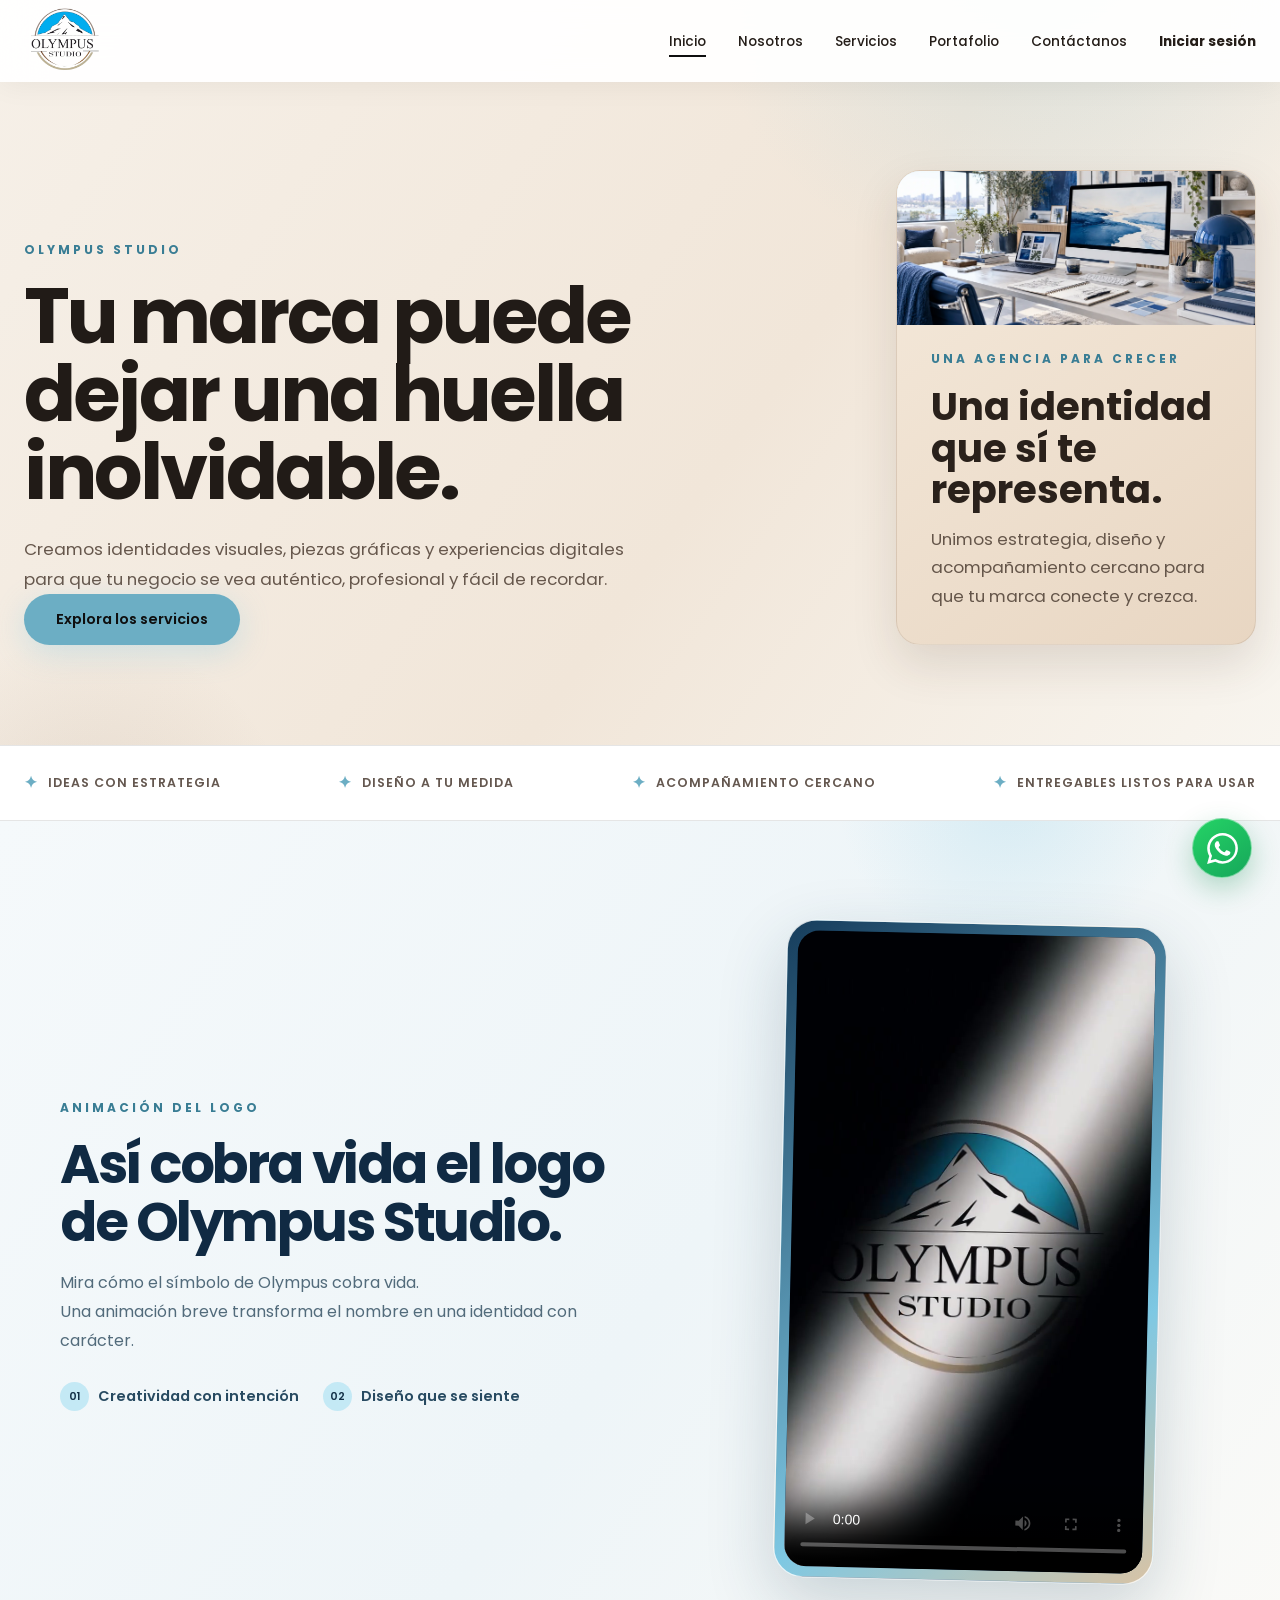
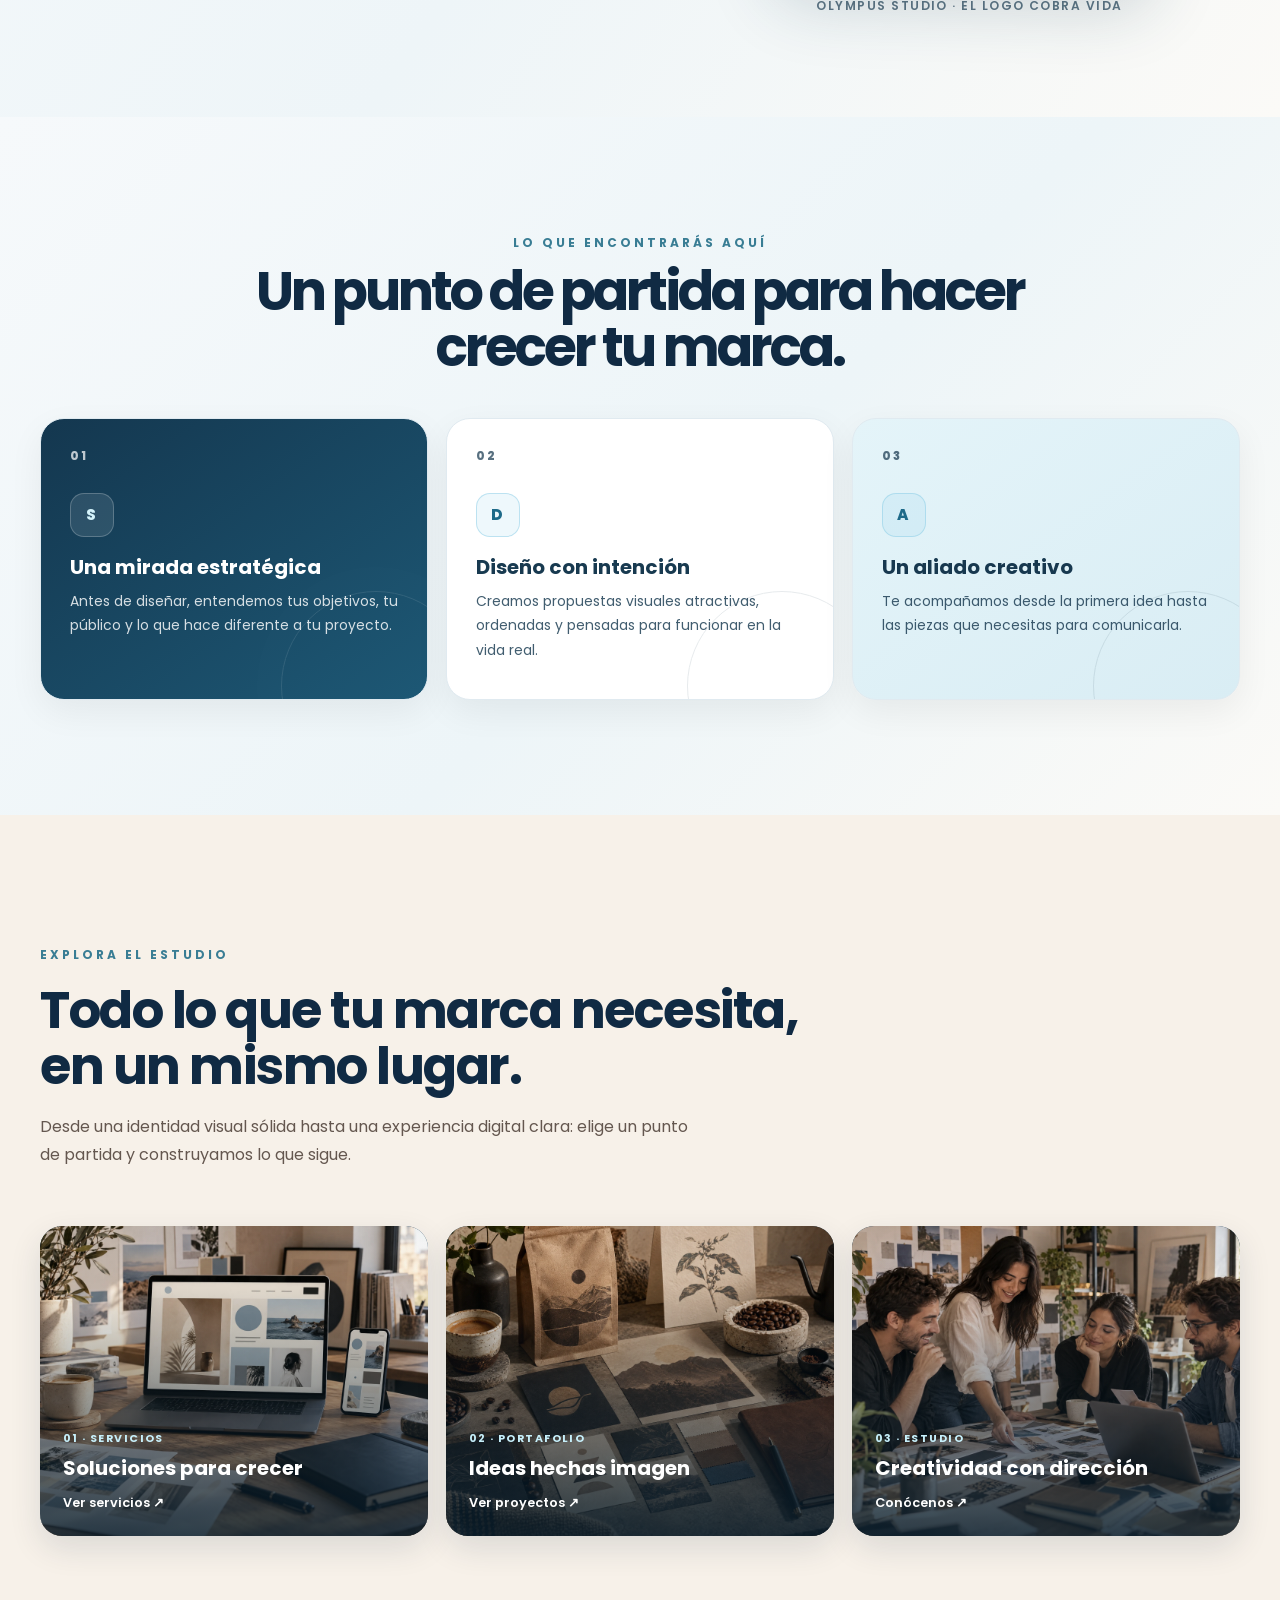
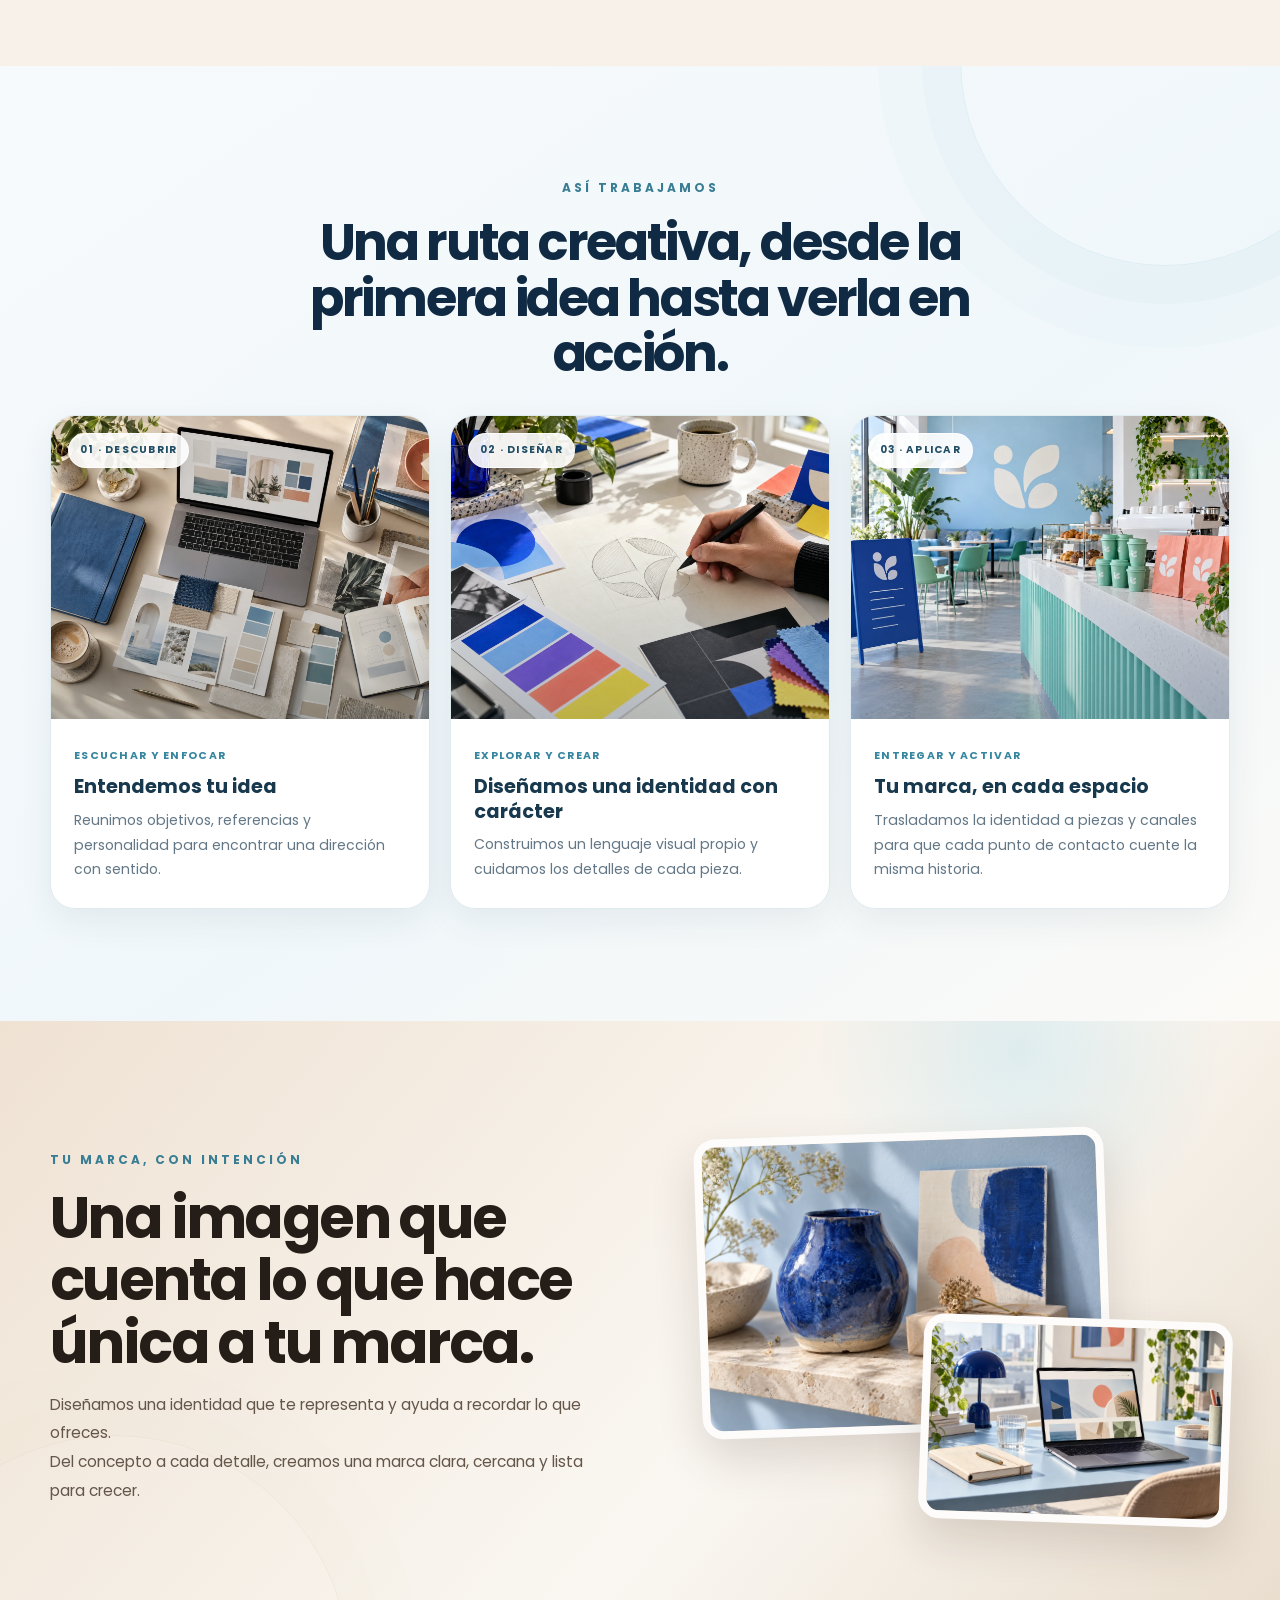
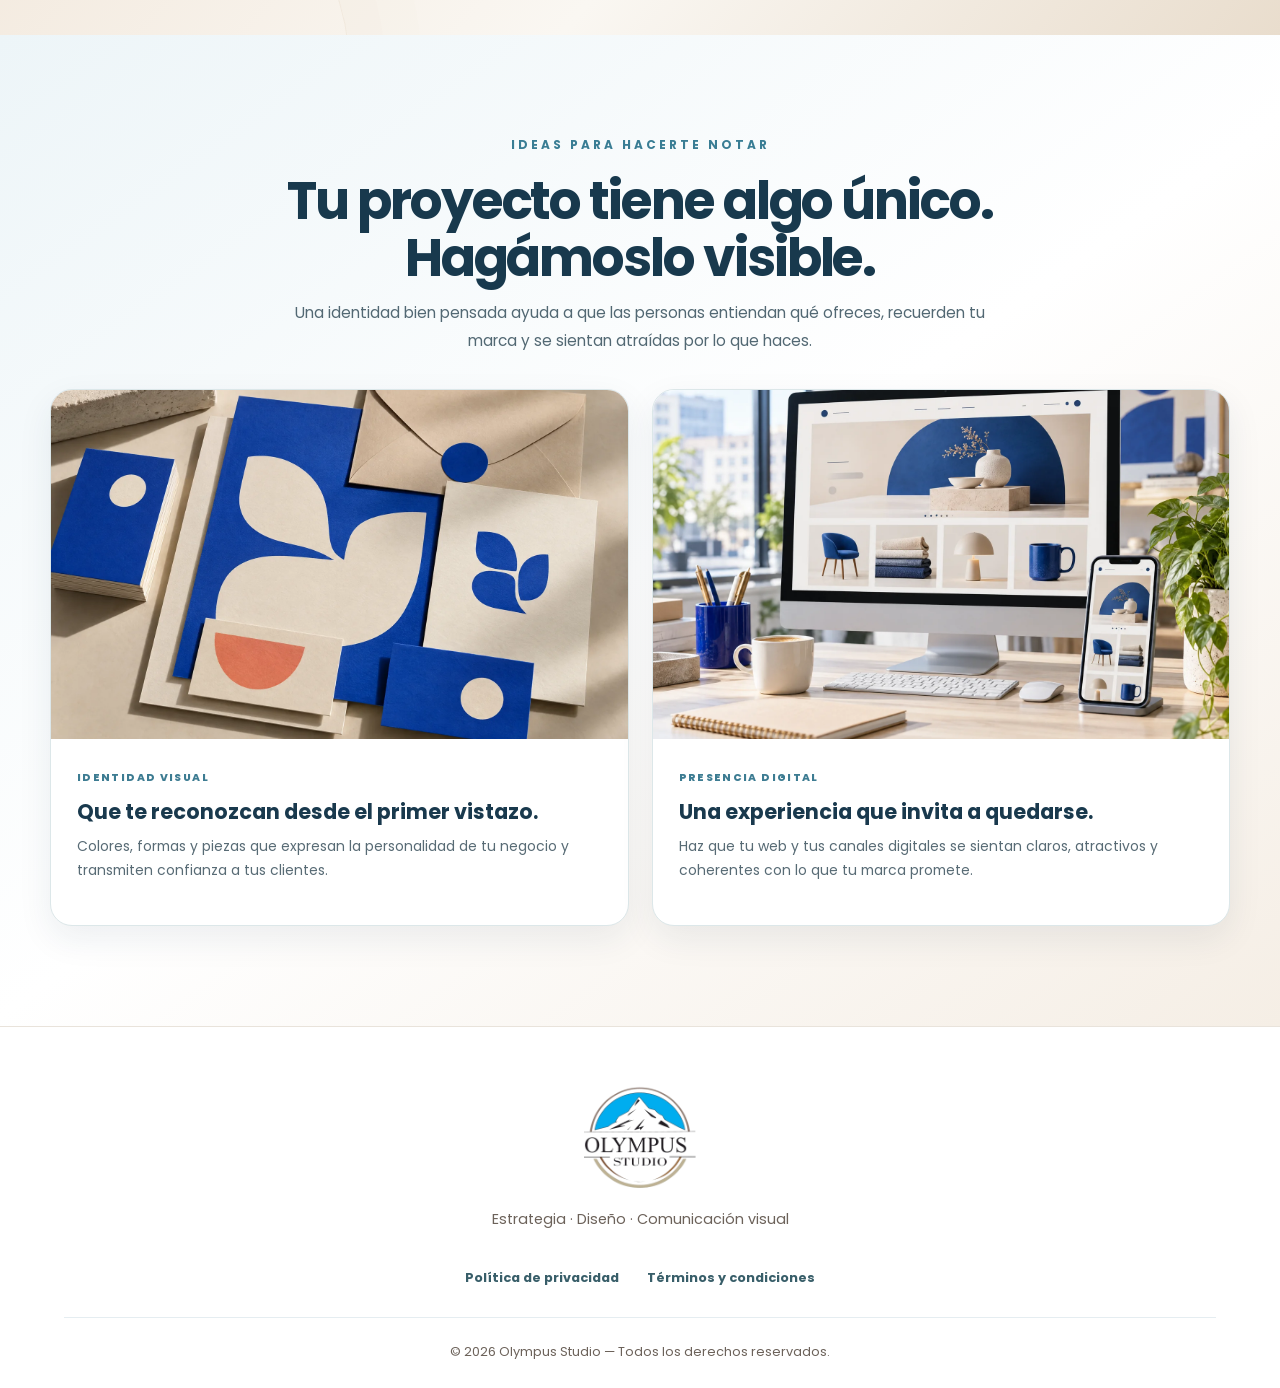
==== commit 61d9171a: "Dayanaa" ====
--- a/index.html
+++ b/index.html
@@ -1,5 +1,5 @@
 <!DOCTYPE html>
 
-<html lang="es"><head><meta charset="utf-8"/><meta content="width=device-width, initial-scale=1.0" name="viewport"/><title>Inicio — Olympus Studio</title><meta content="Olympus Studio, agencia creativa de diseño gráfico, branding y experiencias digitales en Cali." name="description"/><link href="https://fonts.googleapis.com" rel="preconnect"/><link crossorigin="" href="https://fonts.gstatic.com" rel="preconnect"/><link href="https://fonts.googleapis.com/css2?family=Poppins:wght@300;400;500;600;700;800&amp;display=swap" rel="stylesheet"/><link href="css/style.css?v=202610211732" rel="stylesheet"/><link href="img/favicon-128.png?v=3" rel="icon" sizes="128x128" type="image/png"/><link href="img/olympus-studio-logo.png" rel="apple-touch-icon"/></head><body data-page="inicio"><nav aria-label="Navegación principal" class="navbar page-navbar" id="navbar" role="navigation"><div class="navbar-inner"><a aria-label="Olympus Studio, inicio" class="nav-logo" href="index.html"><img alt="Logo de Olympus Studio" class="brand-logo" src="img/olympus-studio-logo.png"/></a><ul class="nav-links" id="navLinks"><li><a class="nav-link" data-page-link="inicio" href="index.html">Inicio</a></li><li><a class="nav-link" data-page-link="nosotros" href="nosotros.html">Nosotros</a></li><li><a class="nav-link" data-page-link="servicios" href="servicios.html">Servicios</a></li><li><a class="nav-link" data-page-link="portafolio" href="portafolio.html">Portafolio</a></li><li><a class="nav-link" data-page-link="contactanos" href="contactanos.html">Contáctanos</a></li><li><a class="nav-link nav-login-link" href="login.html">Iniciar sesión</a></li></ul><button aria-expanded="false" aria-label="Abrir menú" class="mobile-toggle" id="mobileToggle"><span></span><span></span><span></span></button></div></nav><main><section class="page-hero home-only-hero"><div class="page-hero-inner"><div class="page-hero-copy"><span class="page-hero-kicker">Olympus Studio</span><h1>Tu marca puede dejar una huella inolvidable.</h1><p>Creamos identidades visuales, piezas gráficas y experiencias digitales para que tu negocio se vea auténtico, profesional y fácil de recordar.</p><div class="hero-buttons"><a class="btn btn-primary" href="servicios.html">Explora los servicios</a></div></div><div class="home-intro-card"><div class="home-intro-visual"><img alt="Oficina creativa luminosa con computador, cuaderno y detalles azules; sin personas" fetchpriority="high" src="img/home-blue-office.webp"/></div><span class="section-kicker">Una agencia para crecer</span><h2>Una identidad que sí te representa.</h2><p>Unimos estrategia, diseño y acompañamiento cercano para que tu marca conecte y crezca.</p></div></div></section><section aria-label="Lo que distingue a Olympus Studio" class="trust-strip"><div class="trust-strip-inner"><span class="trust-item">Ideas con estrategia</span><span class="trust-item">Diseño a tu medida</span><span class="trust-item">Acompañamiento cercano</span><span class="trust-item">Entregables listos para usar</span></div></section><section aria-labelledby="brandReelTitle" class="brand-reel-section multipage-section"><div class="brand-reel-inner"><div class="brand-reel-copy"><span class="section-kicker">Animación del logo</span><h2 id="brandReelTitle">Así cobra vida el logo de Olympus Studio.</h2><p>Mira cómo el símbolo de Olympus aparece y se transforma en una identidad con carácter: una animación breve, creada para sorprender y quedarse en la memoria.</p><div class="brand-reel-points"><span><i aria-hidden="true">01</i> Creatividad con intención</span><span><i aria-hidden="true">02</i> Diseño que se siente</span></div></div><div class="brand-reel-media"><div class="brand-reel-frame"><video aria-label="Video de Olympus Studio" controls="" playsinline="" poster="img/video-olympus-poster.jpg" preload="metadata"><source src="img/01-logo.mp4" type="video/mp4"/>Tu navegador no puede reproducir este video.</video></div><span class="brand-reel-caption">Olympus Studio · el logo cobra vida</span></div></div></section><section aria-labelledby="homeFocusTitle" class="multipage-section home-focus home-focus-redesign"><div class="home-focus-inner"><div class="home-focus-heading home-focus-heading-centered"><div class="home-focus-heading-title"><span class="section-kicker">Lo que encontrarás aquí</span><h2 id="homeFocusTitle">Un punto de partida para hacer crecer tu marca.</h2></div></div><div class="home-focus-grid"><article class="home-focus-card home-focus-card-dark"><span class="home-focus-number">01</span><span aria-hidden="true" class="home-focus-symbol">S</span><h3>Una mirada estratégica</h3><p>Antes de diseñar, entendemos tus objetivos, tu público y lo que hace diferente a tu proyecto.</p></article><article class="home-focus-card home-focus-card-light"><span class="home-focus-number">02</span><span aria-hidden="true" class="home-focus-symbol">D</span><h3>Diseño con intención</h3><p>Creamos propuestas visuales atractivas, ordenadas y pensadas para funcionar en la vida real.</p></article><article class="home-focus-card home-focus-card-blue"><span class="home-focus-number">03</span><span aria-hidden="true" class="home-focus-symbol">A</span><h3>Un aliado creativo</h3><p>Te acompañamos desde la primera idea hasta las piezas que necesitas para comunicarla.</p></article></div></div></section><section aria-labelledby="studioHighlightsTitle" class="studio-highlights multipage-section"><div class="studio-highlights-inner"><div class="section-heading"><span class="section-kicker">Explora el estudio</span><h2 id="studioHighlightsTitle">Todo lo que tu marca necesita, en un mismo lugar.</h2><p>Desde una identidad visual sólida hasta una experiencia digital clara: elige un punto de partida y construyamos lo que sigue.</p></div><div class="studio-highlights-grid"><a class="studio-highlight-card" href="servicios.html"><img alt="Diseño digital cálido adaptado a varias pantallas" decoding="async" loading="lazy" src="img/renewal-digital.webp"/><span>01 · Servicios</span><strong>Soluciones para crecer</strong><em>Ver servicios ↗</em></a><a class="studio-highlight-card" href="portafolio.html"><img alt="Sistema visual de marca con papelería y muestras de color" decoding="async" loading="lazy" src="img/renewal-identity.webp"/><span>02 · Portafolio</span><strong>Ideas hechas imagen</strong><em>Ver proyectos ↗</em></a><a class="studio-highlight-card" href="nosotros.html"><img alt="Equipo creativo acompañando una idea de negocio" decoding="async" loading="lazy" src="img/renewal-creative.webp"/><span>03 · Estudio</span><strong>Creatividad con dirección</strong><em>Conócenos ↗</em></a></div></div></section><section aria-labelledby="homeProcessTitle" class="home-process-section multipage-section"><div class="home-process-inner"><div class="home-process-head home-process-head-centered"><div><span class="section-kicker">Así trabajamos</span><h2 id="homeProcessTitle">Una ruta creativa, desde la primera idea hasta verla en acción.</h2></div></div><div class="home-process-grid"><article class="home-process-card"><figure class="home-process-visual"><img alt="Brief creativo con computador, cuaderno azul y muestras de color en una mesa clara" decoding="async" loading="lazy" src="img/home-process-discover.webp"/><span class="home-process-index">01 · DESCUBRIR</span></figure><div class="home-process-content"><span class="home-process-kicker">Escuchar y enfocar</span><h3>Entendemos tu idea</h3><p>Reunimos objetivos, referencias y personalidad para encontrar una dirección con sentido.</p></div></article><article class="home-process-card"><figure class="home-process-visual home-process-web-visual"><img alt="Materiales de identidad visual en azul y café claro" decoding="async" loading="lazy" src="img/home-identity.webp"/><span class="home-process-index">02 · DISEÑAR</span></figure><div class="home-process-content"><span class="home-process-kicker">Explorar y crear</span><h3>Diseñamos una identidad con carácter</h3><p>Construimos un lenguaje visual propio y cuidamos los detalles de cada pieza.</p></div></article><article class="home-process-card"><figure class="home-process-visual"><img alt="Aplicaciones reales de una marca en empaques, menús y espacios comerciales" decoding="async" loading="lazy" src="img/home-space.webp"/><span class="home-process-index">03 · APLICAR</span></figure><div class="home-process-content"><span class="home-process-kicker">Entregar y activar</span><h3>Tu marca, en cada espacio</h3><p>Trasladamos la identidad a piezas y canales para que cada punto de contacto cuente la misma historia.</p></div></article></div></div></section><section aria-labelledby="renewalStoryTitle" class="home-brand-moment home-brand-editorial renewal-story"><div class="renewal-story-inner"><div class="renewal-story-copy"><span class="section-kicker">Tu marca, con intención</span><h2 id="renewalStoryTitle">Una imagen que cuenta lo que hace única a tu marca.</h2><p>Diseñamos una identidad que te representa y ayuda a que las personas recuerden lo que ofreces. Del concepto a cada detalle, construimos una marca clara, cercana y lista para crecer.</p></div><div class="renewal-story-gallery"><figure class="renewal-story-main"><img alt="Objeto artesanal azul junto a formas gráficas en azul y café claro" loading="lazy" src="img/home-story-main-new.webp"/></figure><figure class="renewal-story-side"><img alt="Diseño digital en computador en una oficina con detalles azules y cálidos" loading="lazy" src="img/home-story-side-new.webp"/></figure></div></div></section><section aria-labelledby="homeNextTitle" class="home-next-section multipage-section"><div class="home-next-inner"><div class="home-next-heading"><span class="section-kicker">Ideas para hacerte notar</span><h2 id="homeNextTitle">Tu proyecto tiene algo único. Hagámoslo visible.</h2><p>Una identidad bien pensada ayuda a que las personas entiendan qué ofreces, recuerden tu marca y se sientan atraídas por lo que haces.</p></div><div class="home-next-grid"><article class="home-next-card"><img alt="Papelería visual azul y café claro para destacar una identidad de marca" decoding="async" loading="lazy" src="img/home-next-identity.webp"/><div class="home-next-card-copy"><span>IDENTIDAD VISUAL</span><h3>Que te reconozcan desde el primer vistazo.</h3><p>Colores, formas y piezas que expresan la personalidad de tu negocio y transmiten confianza a tus clientes.</p></div></article><article class="home-next-card"><img alt="Computador y teléfono muestran una experiencia digital con tonos azules y cálidos" decoding="async" loading="lazy" src="img/home-next-digital.webp"/><div class="home-next-card-copy"><span>PRESENCIA DIGITAL</span><h3>Una experiencia que invita a quedarse.</h3><p>Haz que tu web y tus canales digitales se sientan claros, atractivos y coherentes con lo que tu marca promete.</p></div></article></div></div></section></main><footer class="footer" role="contentinfo"><div class="footer-inner"><div class="footer-brand"><img alt="Olympus Studio" class="footer-logo-image" src="img/olympus-studio-logo.png"/></div><p class="footer-tagline">Estrategia · Diseño · Comunicación visual</p><div aria-label="Información legal" class="footer-legal-links"><button aria-controls="modalPrivacidad" aria-haspopup="dialog" class="footer-legal-link" onclick="showModal('privacidad')" type="button">Política de privacidad</button><button aria-controls="modalTerminos" aria-haspopup="dialog" class="footer-legal-link" onclick="showModal('terminos')" type="button">Términos y condiciones</button></div><p class="footer-copy">© 2026 Olympus Studio — Todos los derechos reservados.</p></div></footer><div class="modal-overlay" id="modalOverlay" onclick="closeModal()"></div><div aria-labelledby="siteTermsTitle" aria-modal="true" class="modal modal-legal" id="modalTerminos" role="dialog" tabindex="-1"><button aria-label="Cerrar" class="modal-close" onclick="closeModal()" type="button">×</button><span class="legal-modal-kicker">Olympus Studio · Información general</span><h3 id="siteTermsTitle">Términos y condiciones</h3><div class="modal-content"><p><strong>Uso del contenido.</strong> El sitio y el portafolio incluyen exploraciones visuales y muestras ilustrativas. No copies, publiques ni atribuyas como propios textos o imágenes sin contar con autorización.</p><p><strong>Solicitudes de servicio.</strong> Enviar una consulta no constituye una cotización, una reserva ni un contrato. El alcance, los tiempos, las revisiones, los valores y los derechos de uso se confirman en una propuesta aceptada por ambas partes.</p><p><strong>Información compartida.</strong> Procura que los datos que incluyas sean correctos y que tengas autorización para compartir cualquier material que adjuntes o describas.</p><p><strong>Servicios externos.</strong> El formulario prepara un mensaje para WhatsApp; el acceso y uso de ese servicio se rige por sus propias condiciones.</p><p class="legal-modal-note">Texto informativo para el prototipo del sitio. Revísalo para reflejar las condiciones comerciales reales antes de publicarlo.</p></div></div><div aria-labelledby="sitePrivacyTitle" aria-modal="true" class="modal modal-legal" id="modalPrivacidad" role="dialog" tabindex="-1"><button aria-label="Cerrar" class="modal-close" onclick="closeModal()" type="button">×</button><span class="legal-modal-kicker">Olympus Studio · Datos y privacidad</span><h3 id="sitePrivacyTitle">Política de privacidad</h3><div class="modal-content"><p><strong>Consultas de contacto.</strong> El formulario solicita nombre, correo, teléfono, servicio de interés y mensaje para preparar una respuesta a tu consulta. Al pulsar el botón se abre WhatsApp con el texto; esta versión del sitio no lo envía a un servidor propio. Tú decides si lo envías. WhatsApp procesa la información que compartas conforme a sus propias políticas.</p><p><strong>Cuentas de demostración.</strong> Los perfiles y datos creados en el acceso de prueba se guardan localmente en el navegador. No uses contraseñas ni información sensible reales; puedes borrar esos datos eliminando el almacenamiento de este sitio en tu navegador.</p><p><strong>Control de tus datos.</strong> Comparte solo la información necesaria. Para solicitar una actualización o eliminación, utiliza la página Contáctanos.</p><p class="legal-modal-note">Aviso informativo para esta versión estática. Antes de usar el sitio comercialmente, revisa la identidad del responsable, los plazos de conservación y el procedimiento aplicable de protección de datos.</p></div></div><script src="js/main.js?v=20261007h"></script><a aria-label="Abrir WhatsApp de Olympus Studio al +57 302 610 4924" class="whatsapp-float" href="https://wa.me/573026104924?text=Hola%2C%20Olympus%20Studio.%20Quisiera%20informaci%C3%B3n%20sobre%20sus%20servicios." rel="noopener noreferrer" target="_blank">
+<html lang="es"><head><meta charset="utf-8"/><meta content="width=device-width, initial-scale=1.0" name="viewport"/><title>Inicio — Olympus Studio</title><meta content="Olympus Studio, agencia creativa de diseño gráfico, branding y experiencias digitales en Cali." name="description"/><link href="https://fonts.googleapis.com" rel="preconnect"/><link crossorigin="" href="https://fonts.gstatic.com" rel="preconnect"/><link href="https://fonts.googleapis.com/css2?family=Poppins:wght@300;400;500;600;700;800&amp;display=swap" rel="stylesheet"/><link href="css/style.css?v=202610211828" rel="stylesheet"/><link href="img/favicon-128.png?v=3" rel="icon" sizes="128x128" type="image/png"/><link href="img/olympus-studio-logo.png" rel="apple-touch-icon"/></head><body data-page="inicio"><nav aria-label="Navegación principal" class="navbar page-navbar" id="navbar" role="navigation"><div class="navbar-inner"><a aria-label="Olympus Studio, inicio" class="nav-logo" href="index.html"><img alt="Logo de Olympus Studio" class="brand-logo" src="img/olympus-studio-logo.png"/></a><ul class="nav-links" id="navLinks"><li><a class="nav-link" data-page-link="inicio" href="index.html">Inicio</a></li><li><a class="nav-link" data-page-link="nosotros" href="nosotros.html">Nosotros</a></li><li><a class="nav-link" data-page-link="servicios" href="servicios.html">Servicios</a></li><li><a class="nav-link" data-page-link="portafolio" href="portafolio.html">Portafolio</a></li><li><a class="nav-link" data-page-link="contactanos" href="contactanos.html">Contáctanos</a></li><li><a class="nav-link nav-login-link" href="login.html">Iniciar sesión</a></li></ul><button aria-expanded="false" aria-label="Abrir menú" class="mobile-toggle" id="mobileToggle"><span></span><span></span><span></span></button></div></nav><main><section class="page-hero home-only-hero"><div class="page-hero-inner"><div class="page-hero-copy"><span class="page-hero-kicker">Olympus Studio</span><h1>Tu marca puede dejar una huella inolvidable.</h1><p>Creamos identidades visuales, piezas gráficas y experiencias digitales para que tu negocio se vea auténtico, profesional y fácil de recordar.</p><div class="hero-buttons"><a class="btn btn-primary" href="servicios.html">Explora los servicios</a></div></div><div class="home-intro-card"><div class="home-intro-visual"><img alt="Oficina creativa luminosa con computador, cuaderno y detalles azules; sin personas" fetchpriority="high" src="img/home-blue-office.webp"/></div><span class="section-kicker">Una agencia para crecer</span><h2>Una identidad que sí te representa.</h2><p>Unimos estrategia, diseño y acompañamiento cercano para que tu marca conecte y crezca.</p></div></div></section><section aria-label="Lo que distingue a Olympus Studio" class="trust-strip"><div class="trust-strip-inner"><span class="trust-item">Ideas con estrategia</span><span class="trust-item">Diseño a tu medida</span><span class="trust-item">Acompañamiento cercano</span><span class="trust-item">Entregables listos para usar</span></div></section><section aria-labelledby="brandReelTitle" class="brand-reel-section multipage-section"><div class="brand-reel-inner"><div class="brand-reel-copy"><span class="section-kicker">Animación del logo</span><h2 id="brandReelTitle">Así cobra vida el logo de Olympus Studio.</h2><p>Mira cómo el símbolo de Olympus cobra vida.</p><p>Una animación breve transforma el nombre en una identidad con carácter.</p><div class="brand-reel-points"><span><i aria-hidden="true">01</i> Creatividad con intención</span><span><i aria-hidden="true">02</i> Diseño que se siente</span></div></div><div class="brand-reel-media"><div class="brand-reel-frame"><video aria-label="Video de Olympus Studio" controls="" playsinline="" poster="img/video-olympus-poster.jpg" preload="metadata"><source src="img/01-logo.mp4" type="video/mp4"/>Tu navegador no puede reproducir este video.</video></div><span class="brand-reel-caption">Olympus Studio · el logo cobra vida</span></div></div></section><section aria-labelledby="homeFocusTitle" class="multipage-section home-focus home-focus-redesign"><div class="home-focus-inner"><div class="home-focus-heading home-focus-heading-centered"><div class="home-focus-heading-title"><span class="section-kicker">Lo que encontrarás aquí</span><h2 id="homeFocusTitle">Un punto de partida para hacer crecer tu marca.</h2></div></div><div class="home-focus-grid"><article class="home-focus-card home-focus-card-dark"><span class="home-focus-number">01</span><span aria-hidden="true" class="home-focus-symbol">S</span><h3>Una mirada estratégica</h3><p>Antes de diseñar, entendemos tus objetivos, tu público y lo que hace diferente a tu proyecto.</p></article><article class="home-focus-card home-focus-card-light"><span class="home-focus-number">02</span><span aria-hidden="true" class="home-focus-symbol">D</span><h3>Diseño con intención</h3><p>Creamos propuestas visuales atractivas, ordenadas y pensadas para funcionar en la vida real.</p></article><article class="home-focus-card home-focus-card-blue"><span class="home-focus-number">03</span><span aria-hidden="true" class="home-focus-symbol">A</span><h3>Un aliado creativo</h3><p>Te acompañamos desde la primera idea hasta las piezas que necesitas para comunicarla.</p></article></div></div></section><section aria-labelledby="studioHighlightsTitle" class="studio-highlights multipage-section"><div class="studio-highlights-inner"><div class="section-heading"><span class="section-kicker">Explora el estudio</span><h2 id="studioHighlightsTitle">Todo lo que tu marca necesita, en un mismo lugar.</h2><p>Desde una identidad visual sólida hasta una experiencia digital clara: elige un punto de partida y construyamos lo que sigue.</p></div><div class="studio-highlights-grid"><a class="studio-highlight-card" href="servicios.html"><img alt="Diseño digital cálido adaptado a varias pantallas" decoding="async" loading="lazy" src="img/renewal-digital.webp"/><span>01 · Servicios</span><strong>Soluciones para crecer</strong><em>Ver servicios ↗</em></a><a class="studio-highlight-card" href="portafolio.html"><img alt="Sistema visual de marca con papelería y muestras de color" decoding="async" loading="lazy" src="img/renewal-identity.webp"/><span>02 · Portafolio</span><strong>Ideas hechas imagen</strong><em>Ver proyectos ↗</em></a><a class="studio-highlight-card" href="nosotros.html"><img alt="Equipo creativo acompañando una idea de negocio" decoding="async" loading="lazy" src="img/renewal-creative.webp"/><span>03 · Estudio</span><strong>Creatividad con dirección</strong><em>Conócenos ↗</em></a></div></div></section><section aria-labelledby="homeProcessTitle" class="home-process-section multipage-section"><div class="home-process-inner"><div class="home-process-head home-process-head-centered"><div><span class="section-kicker">Así trabajamos</span><h2 id="homeProcessTitle">Una ruta creativa, desde la primera idea hasta verla en acción.</h2></div></div><div class="home-process-grid"><article class="home-process-card"><figure class="home-process-visual"><img alt="Brief creativo con computador, cuaderno azul y muestras de color en una mesa clara" decoding="async" loading="lazy" src="img/home-process-discover.webp"/><span class="home-process-index">01 · DESCUBRIR</span></figure><div class="home-process-content"><span class="home-process-kicker">Escuchar y enfocar</span><h3>Entendemos tu idea</h3><p>Reunimos objetivos, referencias y personalidad para encontrar una dirección con sentido.</p></div></article><article class="home-process-card"><figure class="home-process-visual home-process-web-visual"><img alt="Materiales de identidad visual en azul y café claro" decoding="async" loading="lazy" src="img/home-identity.webp"/><span class="home-process-index">02 · DISEÑAR</span></figure><div class="home-process-content"><span class="home-process-kicker">Explorar y crear</span><h3>Diseñamos una identidad con carácter</h3><p>Construimos un lenguaje visual propio y cuidamos los detalles de cada pieza.</p></div></article><article class="home-process-card"><figure class="home-process-visual"><img alt="Aplicaciones reales de una marca en empaques, menús y espacios comerciales" decoding="async" loading="lazy" src="img/home-space.webp"/><span class="home-process-index">03 · APLICAR</span></figure><div class="home-process-content"><span class="home-process-kicker">Entregar y activar</span><h3>Tu marca, en cada espacio</h3><p>Trasladamos la identidad a piezas y canales para que cada punto de contacto cuente la misma historia.</p></div></article></div></div></section><section aria-labelledby="renewalStoryTitle" class="home-brand-moment home-brand-editorial renewal-story"><div class="renewal-story-inner"><div class="renewal-story-copy"><span class="section-kicker">Tu marca, con intención</span><h2 id="renewalStoryTitle">Una imagen que cuenta lo que hace única a tu marca.</h2><p>Diseñamos una identidad que te representa y ayuda a recordar lo que ofreces.</p><p>Del concepto a cada detalle, creamos una marca clara, cercana y lista para crecer.</p></div><div class="renewal-story-gallery"><figure class="renewal-story-main"><img alt="Objeto artesanal azul junto a formas gráficas en azul y café claro" loading="lazy" src="img/home-story-main-new.webp"/></figure><figure class="renewal-story-side"><img alt="Diseño digital en computador en una oficina con detalles azules y cálidos" loading="lazy" src="img/home-story-side-new.webp"/></figure></div></div></section><section aria-labelledby="homeNextTitle" class="home-next-section multipage-section"><div class="home-next-inner"><div class="home-next-heading"><span class="section-kicker">Ideas para hacerte notar</span><h2 id="homeNextTitle">Tu proyecto tiene algo único. Hagámoslo visible.</h2><p>Una identidad bien pensada ayuda a que las personas entiendan qué ofreces, recuerden tu marca y se sientan atraídas por lo que haces.</p></div><div class="home-next-grid"><article class="home-next-card"><img alt="Papelería visual azul y café claro para destacar una identidad de marca" decoding="async" loading="lazy" src="img/home-next-identity.webp"/><div class="home-next-card-copy"><span>IDENTIDAD VISUAL</span><h3>Que te reconozcan desde el primer vistazo.</h3><p>Colores, formas y piezas que expresan la personalidad de tu negocio y transmiten confianza a tus clientes.</p></div></article><article class="home-next-card"><img alt="Computador y teléfono muestran una experiencia digital con tonos azules y cálidos" decoding="async" loading="lazy" src="img/home-next-digital.webp"/><div class="home-next-card-copy"><span>PRESENCIA DIGITAL</span><h3>Una experiencia que invita a quedarse.</h3><p>Haz que tu web y tus canales digitales se sientan claros, atractivos y coherentes con lo que tu marca promete.</p></div></article></div></div></section></main><footer class="footer" role="contentinfo"><div class="footer-inner"><div class="footer-brand"><img alt="Olympus Studio" class="footer-logo-image" src="img/olympus-studio-logo.png"/></div><p class="footer-tagline">Estrategia · Diseño · Comunicación visual</p><div aria-label="Información legal" class="footer-legal-links"><button aria-controls="modalPrivacidad" aria-haspopup="dialog" class="footer-legal-link" onclick="showModal('privacidad')" type="button">Política de privacidad</button><button aria-controls="modalTerminos" aria-haspopup="dialog" class="footer-legal-link" onclick="showModal('terminos')" type="button">Términos y condiciones</button></div><p class="footer-copy">© 2026 Olympus Studio — Todos los derechos reservados.</p></div></footer><div class="modal-overlay" id="modalOverlay" onclick="closeModal()"></div><div aria-labelledby="siteTermsTitle" aria-modal="true" class="modal modal-legal" id="modalTerminos" role="dialog" tabindex="-1"><button aria-label="Cerrar" class="modal-close" onclick="closeModal()" type="button">×</button><span class="legal-modal-kicker">Olympus Studio · Información general</span><h3 id="siteTermsTitle">Términos y condiciones</h3><div class="modal-content"><p><strong>Uso del contenido.</strong> El sitio y el portafolio incluyen exploraciones visuales y muestras ilustrativas.</p><p>No copies, publiques ni atribuyas como propios textos o imágenes sin contar con autorización.</p><p><strong>Solicitudes de servicio.</strong> Enviar una consulta no constituye una cotización, una reserva ni un contrato.</p><p>El alcance, los tiempos, las revisiones, los valores y los derechos de uso se confirman en una propuesta aceptada por ambas partes.</p><p><strong>Información compartida.</strong> Verifica tus datos y comparte solo materiales que tengas permiso para enviar.</p><p><strong>Servicios externos.</strong> El formulario prepara un mensaje para WhatsApp; el acceso y uso de ese servicio se rige por sus propias condiciones.</p><p class="legal-modal-note">Texto informativo para el prototipo del sitio. Revísalo para reflejar las condiciones comerciales reales antes de publicarlo.</p></div></div><div aria-labelledby="sitePrivacyTitle" aria-modal="true" class="modal modal-legal" id="modalPrivacidad" role="dialog" tabindex="-1"><button aria-label="Cerrar" class="modal-close" onclick="closeModal()" type="button">×</button><span class="legal-modal-kicker">Olympus Studio · Datos y privacidad</span><h3 id="sitePrivacyTitle">Política de privacidad</h3><div class="modal-content"><p><strong>Consultas de contacto.</strong> El formulario solicita nombre, correo, teléfono, servicio de interés y mensaje para preparar una respuesta a tu consulta.</p><p>Al pulsar el botón se abre WhatsApp con el texto;</p><p>esta versión del sitio no lo envía a un servidor propio.</p><p>Tú decides si lo envías.</p><p>WhatsApp procesa la información que compartas conforme a sus propias políticas.</p><p><strong>Cuentas de demostración.</strong> Los perfiles y datos creados en el acceso de prueba se guardan localmente en el navegador.</p><p>No uses contraseñas ni información sensible reales;</p><p>puedes borrar esos datos eliminando el almacenamiento de este sitio en tu navegador.</p><p><strong>Control de tus datos.</strong> Comparte solo la información necesaria. Para solicitar una actualización o eliminación, utiliza la página Contáctanos.</p><p class="legal-modal-note">Aviso informativo para esta versión estática.</p><p class="legal-modal-note">Antes de usar el sitio comercialmente, revisa la identidad del responsable, los plazos de conservación y el procedimiento aplicable de protección de datos.</p></div></div><script src="js/main.js?v=20261007h"></script><a aria-label="Abrir WhatsApp de Olympus Studio al +57 302 610 4924" class="whatsapp-float" href="https://wa.me/573026104924?text=Hola%2C%20Olympus%20Studio.%20Quisiera%20informaci%C3%B3n%20sobre%20sus%20servicios." rel="noopener noreferrer" target="_blank">
 <svg aria-hidden="true" focusable="false" viewbox="0 0 24 24" xmlns="http://www.w3.org/2000/svg"><path clip-rule="evenodd" d="M17.472 14.382c-.297-.149-1.758-.867-2.03-.967-.273-.099-.471-.148-.67.15-.197.297-.768.967-.94 1.166-.173.198-.347.223-.644.074-.297-.149-1.255-.463-2.39-1.475-.883-.788-1.48-1.761-1.653-2.059-.173-.297-.018-.458.13-.606.134-.133.297-.347.446-.52.149-.174.198-.298.297-.497.1-.198.05-.371-.025-.52-.074-.149-.669-1.611-.917-2.206-.242-.579-.487-.5-.669-.51l-.57-.01c-.198 0-.52.074-.793.371s-1.04 1.016-1.04 2.479 1.065 2.875 1.213 3.073c.149.198 2.095 3.2 5.076 4.487.709.306 1.262.489 1.694.626.712.227 1.36.195 1.872.118.571-.085 1.758-.719 2.006-1.413.248-.694.248-1.289.174-1.413-.075-.124-.273-.198-.57-.347m-5.421 7.403h-.004a9.87 9.87 0 0 1-5.031-1.378l-.361-.214-3.741.982.999-3.648-.235-.374a9.86 9.86 0 0 1-1.511-5.26c.001-5.45 4.438-9.886 9.893-9.886 2.643.001 5.128 1.031 6.996 2.902a9.825 9.825 0 0 1 2.897 6.994c-.003 5.45-4.44 9.882-9.902 9.882m8.416-18.297A11.815 11.815 0 0 0 12.05 0C5.495 0 .16 5.333.157 11.89c0 2.096.547 4.142 1.588 5.946L.057 24l6.335-1.662a11.882 11.882 0 0 0 5.657 1.441h.005c6.554 0 11.89-5.333 11.893-11.89a11.838 11.838 0 0 0-3.48-8.401z" fill-rule="evenodd"></path></svg>
 </a></body></html>
--- a/css/style.css
+++ b/css/style.css
@@ -575,7 +575,7 @@
   .portfolio-featured-tags { margin-top: 20px; }
   .portfolio-featured-frame { padding: 7px; border-radius: 20px; }
   .portfolio-featured-frame video { border-radius: 13px; }
-  .portfolio-featured-media figcaption { text-align: left; font-size: .62rem; }
+  .portfolio-featured-media figcaption { max-width: 100%; text-align: left; font-size: .62rem; line-height: 1.55; letter-spacing: .07em; white-space: normal; overflow-wrap: anywhere; }
 }
 
 
@@ -1130,7 +1130,8 @@
 :root { --blue:#6caec4; --beige:#d8c3a5; --gray-light:#f6f0e8; --gray-dark:#64574f; --coffee-light:#f6f0e8; --coffee-deep:#5b4033; }
 body { background:#faf7f2; color:#231d19; }
 .page-navbar,.navbar.scrolled { background:rgba(250,247,242,.94); backdrop-filter:blur(18px); box-shadow:0 2px 24px rgba(70,48,32,.08); }
-.page-navbar .nav-link,.page-navbar .mobile-toggle span { color:#241d18; background-color:transparent; }
+.page-navbar .nav-link { color:#241d18; background-color:transparent; }
+.page-navbar .mobile-toggle span { background-color:#241d18; }
 .page-navbar .nav-link:hover { color:#72513c; }
 .page-hero { background:linear-gradient(125deg,#f6f0e8 0%,#f1e6d9 58%,#f8f5ef 100%); color:#211b17; }
 .page-hero::before { background:radial-gradient(circle,rgba(126,200,227,.22),transparent 68%); }
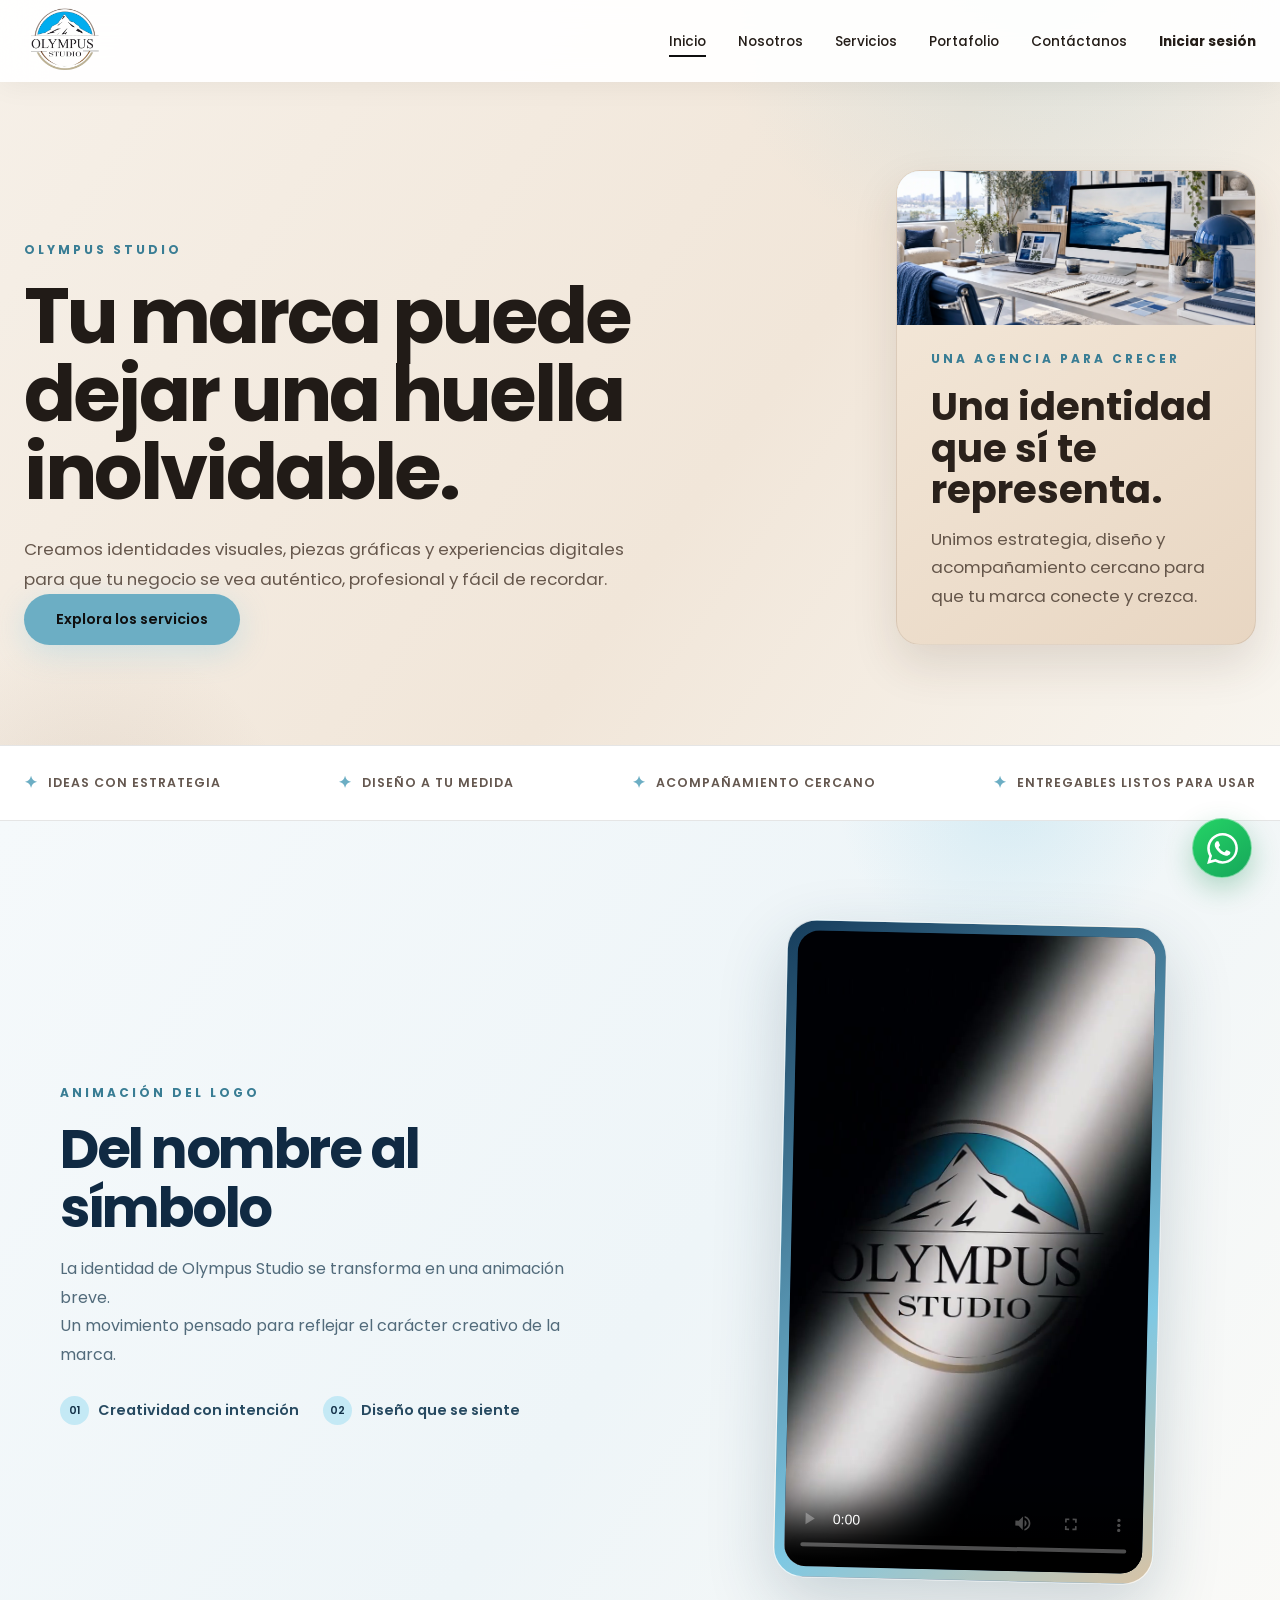
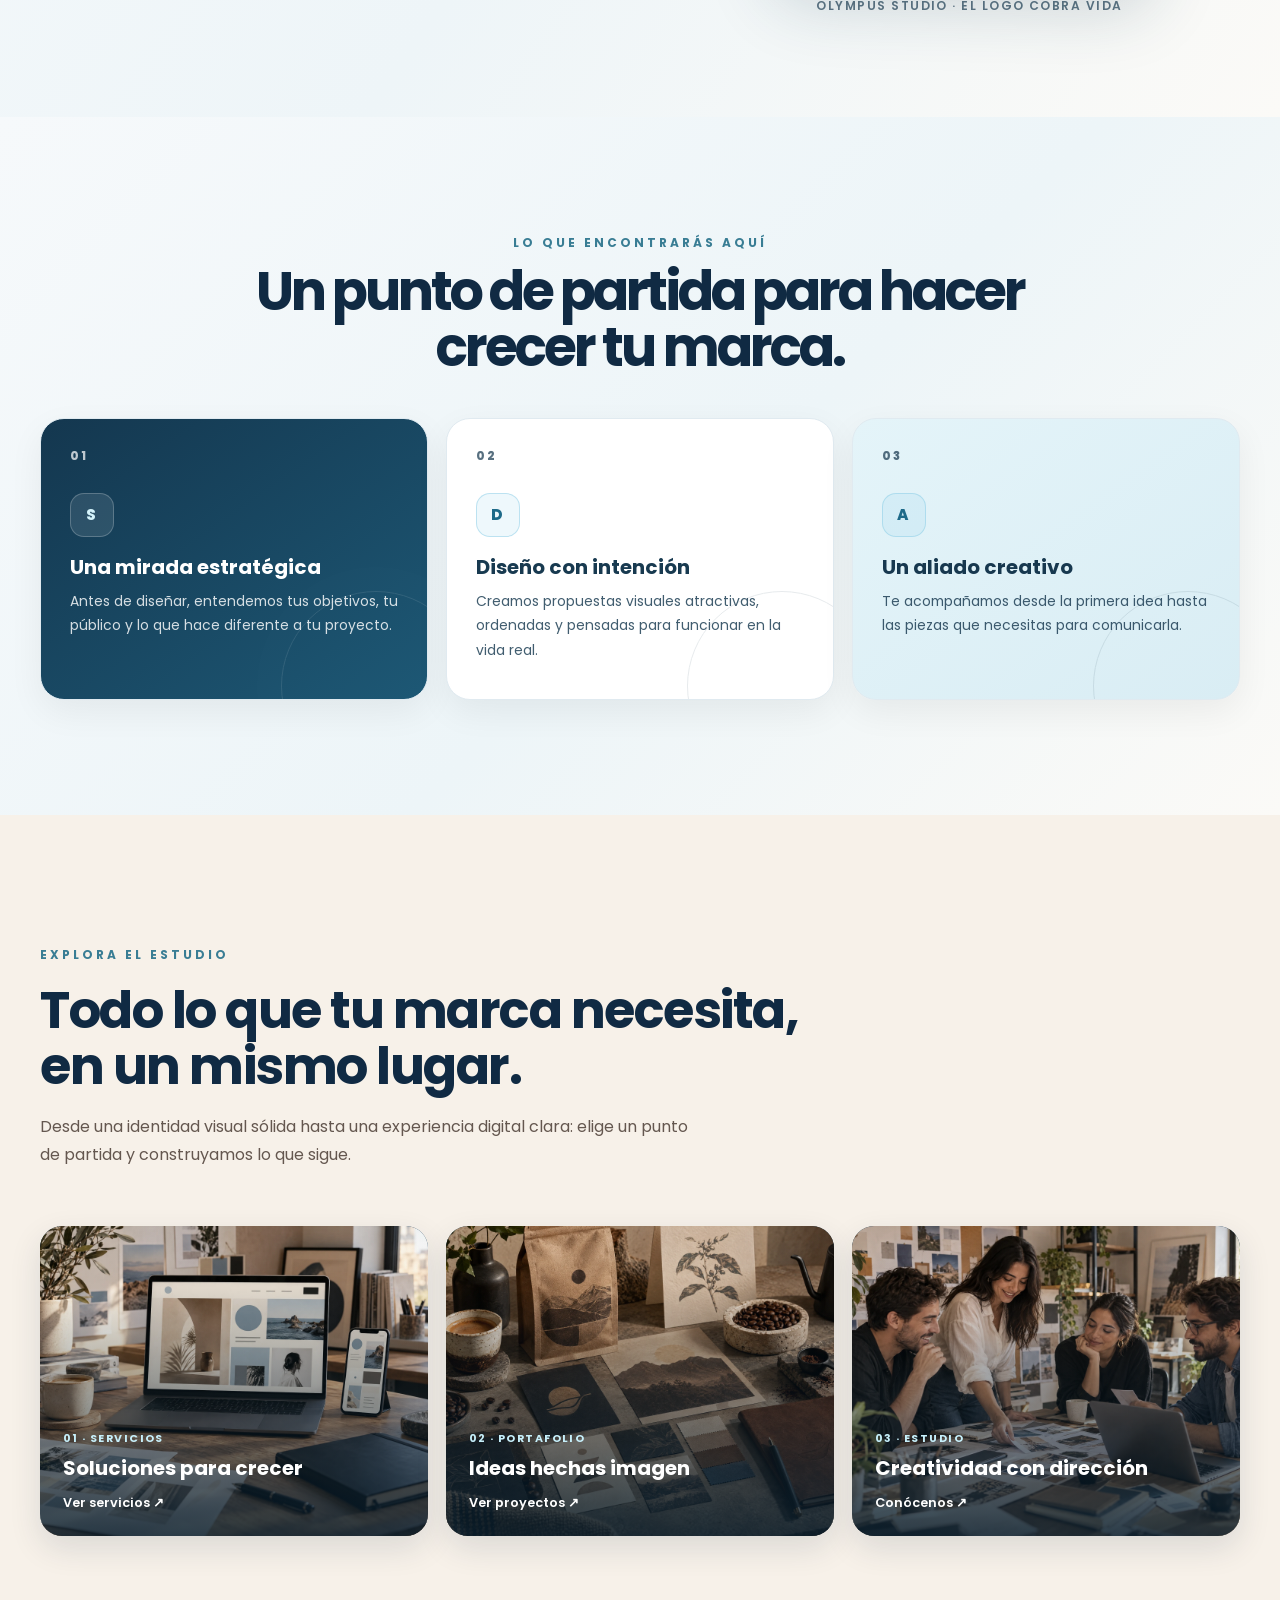
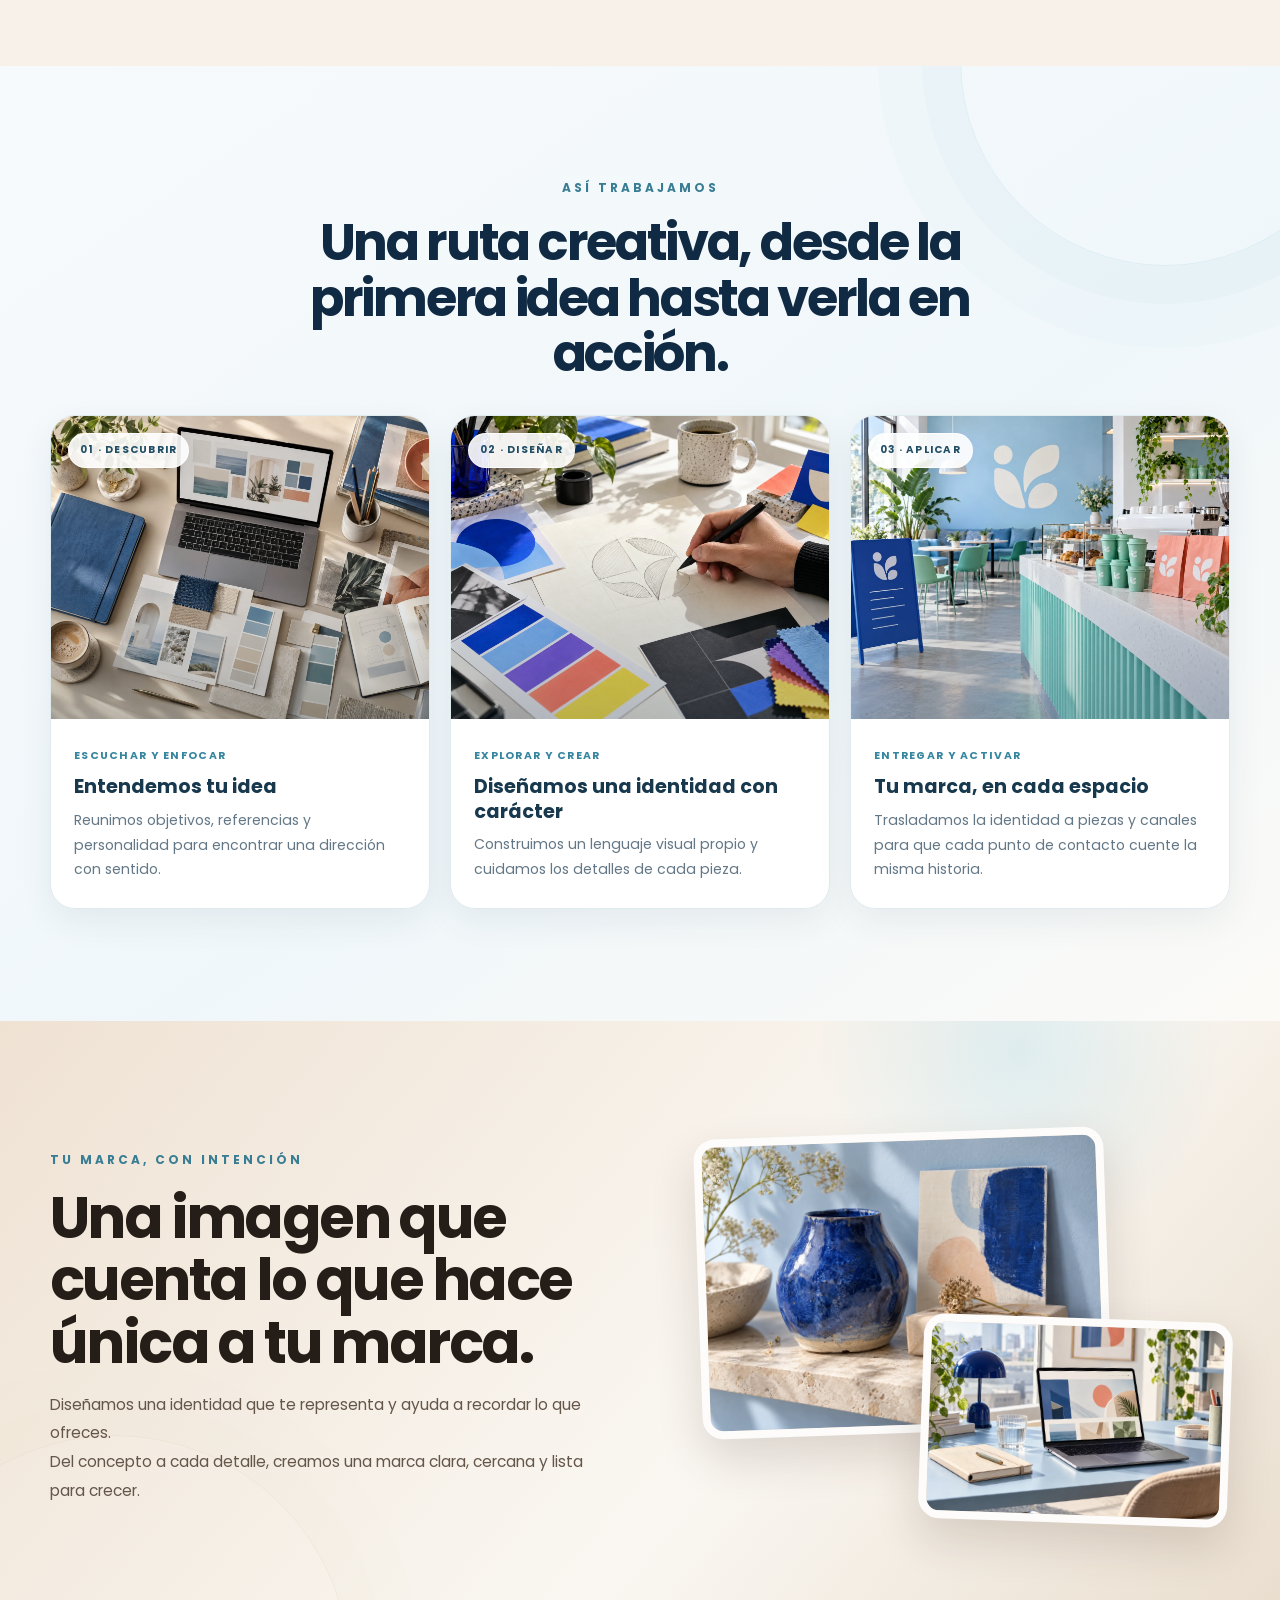
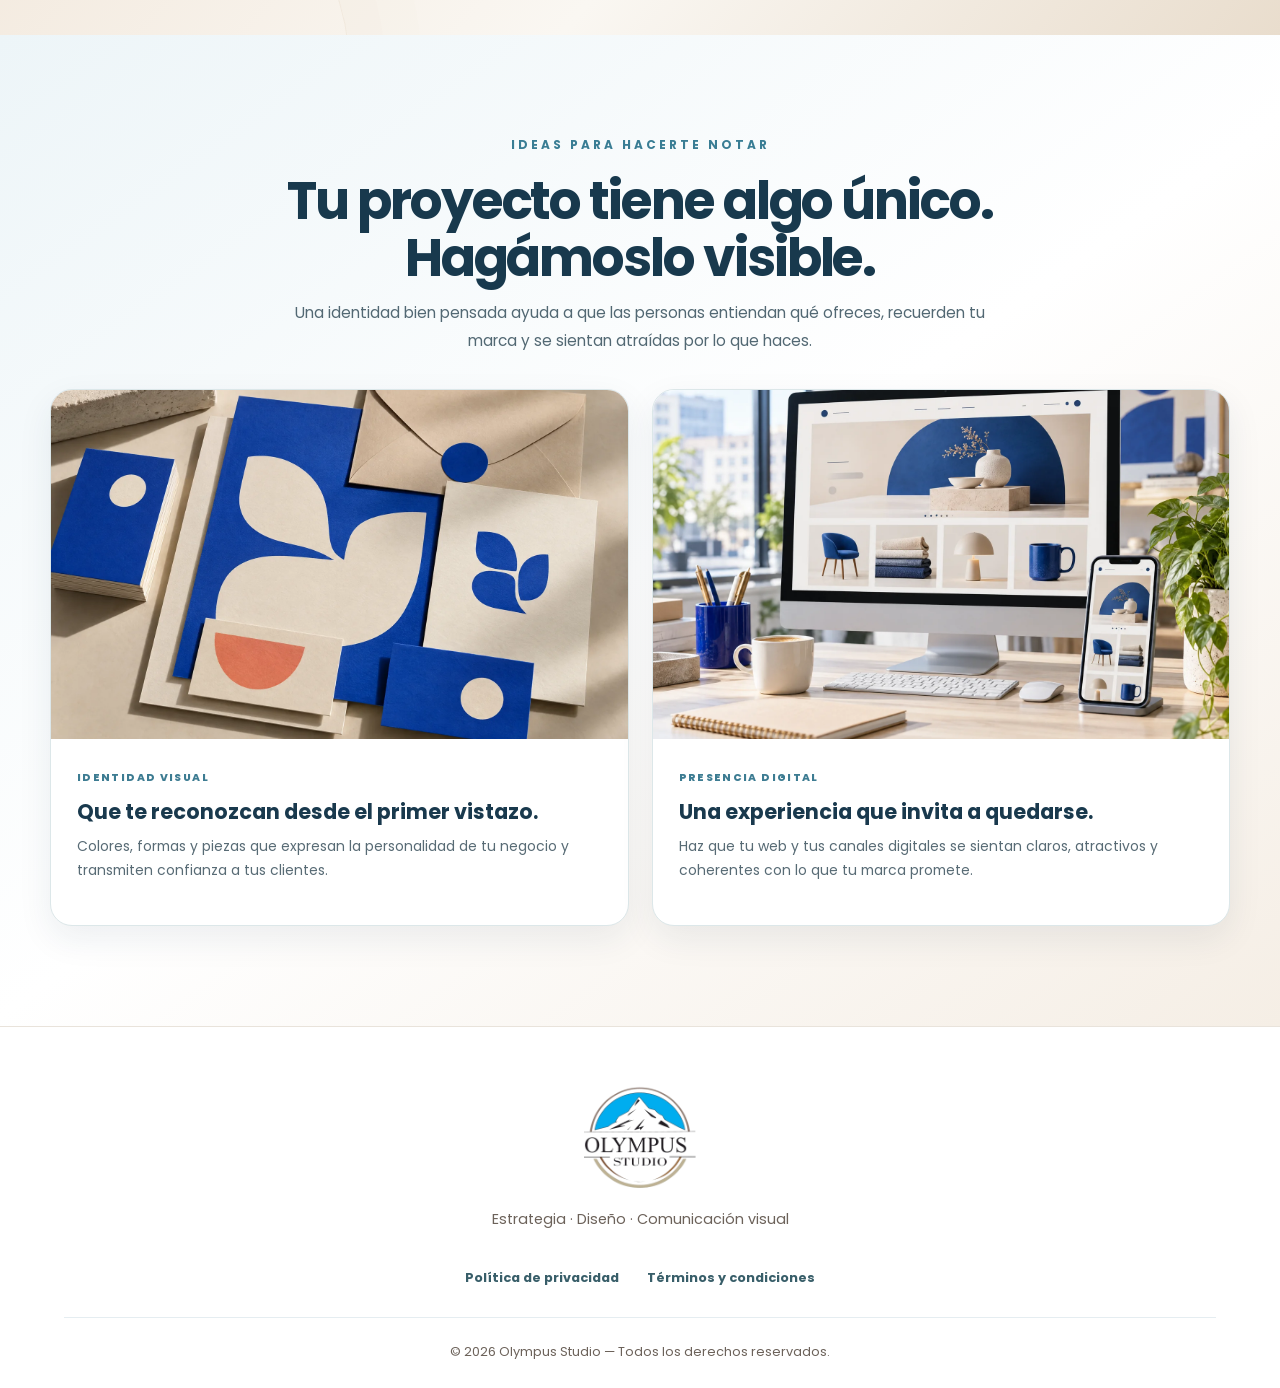
==== commit fb6035ac: "Dayanaaa" ====
--- a/index.html
+++ b/index.html
@@ -1,5 +1,5 @@
 <!DOCTYPE html>
 
-<html lang="es"><head><meta charset="utf-8"/><meta content="width=device-width, initial-scale=1.0" name="viewport"/><title>Inicio — Olympus Studio</title><meta content="Olympus Studio, agencia creativa de diseño gráfico, branding y experiencias digitales en Cali." name="description"/><link href="https://fonts.googleapis.com" rel="preconnect"/><link crossorigin="" href="https://fonts.gstatic.com" rel="preconnect"/><link href="https://fonts.googleapis.com/css2?family=Poppins:wght@300;400;500;600;700;800&amp;display=swap" rel="stylesheet"/><link href="css/style.css?v=202610211828" rel="stylesheet"/><link href="img/favicon-128.png?v=3" rel="icon" sizes="128x128" type="image/png"/><link href="img/olympus-studio-logo.png" rel="apple-touch-icon"/></head><body data-page="inicio"><nav aria-label="Navegación principal" class="navbar page-navbar" id="navbar" role="navigation"><div class="navbar-inner"><a aria-label="Olympus Studio, inicio" class="nav-logo" href="index.html"><img alt="Logo de Olympus Studio" class="brand-logo" src="img/olympus-studio-logo.png"/></a><ul class="nav-links" id="navLinks"><li><a class="nav-link" data-page-link="inicio" href="index.html">Inicio</a></li><li><a class="nav-link" data-page-link="nosotros" href="nosotros.html">Nosotros</a></li><li><a class="nav-link" data-page-link="servicios" href="servicios.html">Servicios</a></li><li><a class="nav-link" data-page-link="portafolio" href="portafolio.html">Portafolio</a></li><li><a class="nav-link" data-page-link="contactanos" href="contactanos.html">Contáctanos</a></li><li><a class="nav-link nav-login-link" href="login.html">Iniciar sesión</a></li></ul><button aria-expanded="false" aria-label="Abrir menú" class="mobile-toggle" id="mobileToggle"><span></span><span></span><span></span></button></div></nav><main><section class="page-hero home-only-hero"><div class="page-hero-inner"><div class="page-hero-copy"><span class="page-hero-kicker">Olympus Studio</span><h1>Tu marca puede dejar una huella inolvidable.</h1><p>Creamos identidades visuales, piezas gráficas y experiencias digitales para que tu negocio se vea auténtico, profesional y fácil de recordar.</p><div class="hero-buttons"><a class="btn btn-primary" href="servicios.html">Explora los servicios</a></div></div><div class="home-intro-card"><div class="home-intro-visual"><img alt="Oficina creativa luminosa con computador, cuaderno y detalles azules; sin personas" fetchpriority="high" src="img/home-blue-office.webp"/></div><span class="section-kicker">Una agencia para crecer</span><h2>Una identidad que sí te representa.</h2><p>Unimos estrategia, diseño y acompañamiento cercano para que tu marca conecte y crezca.</p></div></div></section><section aria-label="Lo que distingue a Olympus Studio" class="trust-strip"><div class="trust-strip-inner"><span class="trust-item">Ideas con estrategia</span><span class="trust-item">Diseño a tu medida</span><span class="trust-item">Acompañamiento cercano</span><span class="trust-item">Entregables listos para usar</span></div></section><section aria-labelledby="brandReelTitle" class="brand-reel-section multipage-section"><div class="brand-reel-inner"><div class="brand-reel-copy"><span class="section-kicker">Animación del logo</span><h2 id="brandReelTitle">Así cobra vida el logo de Olympus Studio.</h2><p>Mira cómo el símbolo de Olympus cobra vida.</p><p>Una animación breve transforma el nombre en una identidad con carácter.</p><div class="brand-reel-points"><span><i aria-hidden="true">01</i> Creatividad con intención</span><span><i aria-hidden="true">02</i> Diseño que se siente</span></div></div><div class="brand-reel-media"><div class="brand-reel-frame"><video aria-label="Video de Olympus Studio" controls="" playsinline="" poster="img/video-olympus-poster.jpg" preload="metadata"><source src="img/01-logo.mp4" type="video/mp4"/>Tu navegador no puede reproducir este video.</video></div><span class="brand-reel-caption">Olympus Studio · el logo cobra vida</span></div></div></section><section aria-labelledby="homeFocusTitle" class="multipage-section home-focus home-focus-redesign"><div class="home-focus-inner"><div class="home-focus-heading home-focus-heading-centered"><div class="home-focus-heading-title"><span class="section-kicker">Lo que encontrarás aquí</span><h2 id="homeFocusTitle">Un punto de partida para hacer crecer tu marca.</h2></div></div><div class="home-focus-grid"><article class="home-focus-card home-focus-card-dark"><span class="home-focus-number">01</span><span aria-hidden="true" class="home-focus-symbol">S</span><h3>Una mirada estratégica</h3><p>Antes de diseñar, entendemos tus objetivos, tu público y lo que hace diferente a tu proyecto.</p></article><article class="home-focus-card home-focus-card-light"><span class="home-focus-number">02</span><span aria-hidden="true" class="home-focus-symbol">D</span><h3>Diseño con intención</h3><p>Creamos propuestas visuales atractivas, ordenadas y pensadas para funcionar en la vida real.</p></article><article class="home-focus-card home-focus-card-blue"><span class="home-focus-number">03</span><span aria-hidden="true" class="home-focus-symbol">A</span><h3>Un aliado creativo</h3><p>Te acompañamos desde la primera idea hasta las piezas que necesitas para comunicarla.</p></article></div></div></section><section aria-labelledby="studioHighlightsTitle" class="studio-highlights multipage-section"><div class="studio-highlights-inner"><div class="section-heading"><span class="section-kicker">Explora el estudio</span><h2 id="studioHighlightsTitle">Todo lo que tu marca necesita, en un mismo lugar.</h2><p>Desde una identidad visual sólida hasta una experiencia digital clara: elige un punto de partida y construyamos lo que sigue.</p></div><div class="studio-highlights-grid"><a class="studio-highlight-card" href="servicios.html"><img alt="Diseño digital cálido adaptado a varias pantallas" decoding="async" loading="lazy" src="img/renewal-digital.webp"/><span>01 · Servicios</span><strong>Soluciones para crecer</strong><em>Ver servicios ↗</em></a><a class="studio-highlight-card" href="portafolio.html"><img alt="Sistema visual de marca con papelería y muestras de color" decoding="async" loading="lazy" src="img/renewal-identity.webp"/><span>02 · Portafolio</span><strong>Ideas hechas imagen</strong><em>Ver proyectos ↗</em></a><a class="studio-highlight-card" href="nosotros.html"><img alt="Equipo creativo acompañando una idea de negocio" decoding="async" loading="lazy" src="img/renewal-creative.webp"/><span>03 · Estudio</span><strong>Creatividad con dirección</strong><em>Conócenos ↗</em></a></div></div></section><section aria-labelledby="homeProcessTitle" class="home-process-section multipage-section"><div class="home-process-inner"><div class="home-process-head home-process-head-centered"><div><span class="section-kicker">Así trabajamos</span><h2 id="homeProcessTitle">Una ruta creativa, desde la primera idea hasta verla en acción.</h2></div></div><div class="home-process-grid"><article class="home-process-card"><figure class="home-process-visual"><img alt="Brief creativo con computador, cuaderno azul y muestras de color en una mesa clara" decoding="async" loading="lazy" src="img/home-process-discover.webp"/><span class="home-process-index">01 · DESCUBRIR</span></figure><div class="home-process-content"><span class="home-process-kicker">Escuchar y enfocar</span><h3>Entendemos tu idea</h3><p>Reunimos objetivos, referencias y personalidad para encontrar una dirección con sentido.</p></div></article><article class="home-process-card"><figure class="home-process-visual home-process-web-visual"><img alt="Materiales de identidad visual en azul y café claro" decoding="async" loading="lazy" src="img/home-identity.webp"/><span class="home-process-index">02 · DISEÑAR</span></figure><div class="home-process-content"><span class="home-process-kicker">Explorar y crear</span><h3>Diseñamos una identidad con carácter</h3><p>Construimos un lenguaje visual propio y cuidamos los detalles de cada pieza.</p></div></article><article class="home-process-card"><figure class="home-process-visual"><img alt="Aplicaciones reales de una marca en empaques, menús y espacios comerciales" decoding="async" loading="lazy" src="img/home-space.webp"/><span class="home-process-index">03 · APLICAR</span></figure><div class="home-process-content"><span class="home-process-kicker">Entregar y activar</span><h3>Tu marca, en cada espacio</h3><p>Trasladamos la identidad a piezas y canales para que cada punto de contacto cuente la misma historia.</p></div></article></div></div></section><section aria-labelledby="renewalStoryTitle" class="home-brand-moment home-brand-editorial renewal-story"><div class="renewal-story-inner"><div class="renewal-story-copy"><span class="section-kicker">Tu marca, con intención</span><h2 id="renewalStoryTitle">Una imagen que cuenta lo que hace única a tu marca.</h2><p>Diseñamos una identidad que te representa y ayuda a recordar lo que ofreces.</p><p>Del concepto a cada detalle, creamos una marca clara, cercana y lista para crecer.</p></div><div class="renewal-story-gallery"><figure class="renewal-story-main"><img alt="Objeto artesanal azul junto a formas gráficas en azul y café claro" loading="lazy" src="img/home-story-main-new.webp"/></figure><figure class="renewal-story-side"><img alt="Diseño digital en computador en una oficina con detalles azules y cálidos" loading="lazy" src="img/home-story-side-new.webp"/></figure></div></div></section><section aria-labelledby="homeNextTitle" class="home-next-section multipage-section"><div class="home-next-inner"><div class="home-next-heading"><span class="section-kicker">Ideas para hacerte notar</span><h2 id="homeNextTitle">Tu proyecto tiene algo único. Hagámoslo visible.</h2><p>Una identidad bien pensada ayuda a que las personas entiendan qué ofreces, recuerden tu marca y se sientan atraídas por lo que haces.</p></div><div class="home-next-grid"><article class="home-next-card"><img alt="Papelería visual azul y café claro para destacar una identidad de marca" decoding="async" loading="lazy" src="img/home-next-identity.webp"/><div class="home-next-card-copy"><span>IDENTIDAD VISUAL</span><h3>Que te reconozcan desde el primer vistazo.</h3><p>Colores, formas y piezas que expresan la personalidad de tu negocio y transmiten confianza a tus clientes.</p></div></article><article class="home-next-card"><img alt="Computador y teléfono muestran una experiencia digital con tonos azules y cálidos" decoding="async" loading="lazy" src="img/home-next-digital.webp"/><div class="home-next-card-copy"><span>PRESENCIA DIGITAL</span><h3>Una experiencia que invita a quedarse.</h3><p>Haz que tu web y tus canales digitales se sientan claros, atractivos y coherentes con lo que tu marca promete.</p></div></article></div></div></section></main><footer class="footer" role="contentinfo"><div class="footer-inner"><div class="footer-brand"><img alt="Olympus Studio" class="footer-logo-image" src="img/olympus-studio-logo.png"/></div><p class="footer-tagline">Estrategia · Diseño · Comunicación visual</p><div aria-label="Información legal" class="footer-legal-links"><button aria-controls="modalPrivacidad" aria-haspopup="dialog" class="footer-legal-link" onclick="showModal('privacidad')" type="button">Política de privacidad</button><button aria-controls="modalTerminos" aria-haspopup="dialog" class="footer-legal-link" onclick="showModal('terminos')" type="button">Términos y condiciones</button></div><p class="footer-copy">© 2026 Olympus Studio — Todos los derechos reservados.</p></div></footer><div class="modal-overlay" id="modalOverlay" onclick="closeModal()"></div><div aria-labelledby="siteTermsTitle" aria-modal="true" class="modal modal-legal" id="modalTerminos" role="dialog" tabindex="-1"><button aria-label="Cerrar" class="modal-close" onclick="closeModal()" type="button">×</button><span class="legal-modal-kicker">Olympus Studio · Información general</span><h3 id="siteTermsTitle">Términos y condiciones</h3><div class="modal-content"><p><strong>Uso del contenido.</strong> El sitio y el portafolio incluyen exploraciones visuales y muestras ilustrativas.</p><p>No copies, publiques ni atribuyas como propios textos o imágenes sin contar con autorización.</p><p><strong>Solicitudes de servicio.</strong> Enviar una consulta no constituye una cotización, una reserva ni un contrato.</p><p>El alcance, los tiempos, las revisiones, los valores y los derechos de uso se confirman en una propuesta aceptada por ambas partes.</p><p><strong>Información compartida.</strong> Verifica tus datos y comparte solo materiales que tengas permiso para enviar.</p><p><strong>Servicios externos.</strong> El formulario prepara un mensaje para WhatsApp; el acceso y uso de ese servicio se rige por sus propias condiciones.</p><p class="legal-modal-note">Texto informativo para el prototipo del sitio. Revísalo para reflejar las condiciones comerciales reales antes de publicarlo.</p></div></div><div aria-labelledby="sitePrivacyTitle" aria-modal="true" class="modal modal-legal" id="modalPrivacidad" role="dialog" tabindex="-1"><button aria-label="Cerrar" class="modal-close" onclick="closeModal()" type="button">×</button><span class="legal-modal-kicker">Olympus Studio · Datos y privacidad</span><h3 id="sitePrivacyTitle">Política de privacidad</h3><div class="modal-content"><p><strong>Consultas de contacto.</strong> El formulario solicita nombre, correo, teléfono, servicio de interés y mensaje para preparar una respuesta a tu consulta.</p><p>Al pulsar el botón se abre WhatsApp con el texto;</p><p>esta versión del sitio no lo envía a un servidor propio.</p><p>Tú decides si lo envías.</p><p>WhatsApp procesa la información que compartas conforme a sus propias políticas.</p><p><strong>Cuentas de demostración.</strong> Los perfiles y datos creados en el acceso de prueba se guardan localmente en el navegador.</p><p>No uses contraseñas ni información sensible reales;</p><p>puedes borrar esos datos eliminando el almacenamiento de este sitio en tu navegador.</p><p><strong>Control de tus datos.</strong> Comparte solo la información necesaria. Para solicitar una actualización o eliminación, utiliza la página Contáctanos.</p><p class="legal-modal-note">Aviso informativo para esta versión estática.</p><p class="legal-modal-note">Antes de usar el sitio comercialmente, revisa la identidad del responsable, los plazos de conservación y el procedimiento aplicable de protección de datos.</p></div></div><script src="js/main.js?v=20261007h"></script><a aria-label="Abrir WhatsApp de Olympus Studio al +57 302 610 4924" class="whatsapp-float" href="https://wa.me/573026104924?text=Hola%2C%20Olympus%20Studio.%20Quisiera%20informaci%C3%B3n%20sobre%20sus%20servicios." rel="noopener noreferrer" target="_blank">
+<html lang="es"><head><meta charset="utf-8"/><meta content="width=device-width, initial-scale=1.0" name="viewport"/><title>Inicio — Olympus Studio</title><meta content="Olympus Studio, agencia creativa de diseño gráfico, branding y experiencias digitales en Cali." name="description"/><link href="https://fonts.googleapis.com" rel="preconnect"/><link crossorigin="" href="https://fonts.gstatic.com" rel="preconnect"/><link href="https://fonts.googleapis.com/css2?family=Poppins:wght@300;400;500;600;700;800&amp;display=swap" rel="stylesheet"/><link href="css/style.css?v=202610211847" rel="stylesheet"/><link href="img/favicon-128.png?v=3" rel="icon" sizes="128x128" type="image/png"/><link href="img/olympus-studio-logo.png" rel="apple-touch-icon"/></head><body data-page="inicio"><nav aria-label="Navegación principal" class="navbar page-navbar" id="navbar" role="navigation"><div class="navbar-inner"><a aria-label="Olympus Studio, inicio" class="nav-logo" href="index.html"><img alt="Logo de Olympus Studio" class="brand-logo" src="img/olympus-studio-logo.png"/></a><ul class="nav-links" id="navLinks"><li><a class="nav-link" data-page-link="inicio" href="index.html">Inicio</a></li><li><a class="nav-link" data-page-link="nosotros" href="nosotros.html">Nosotros</a></li><li><a class="nav-link" data-page-link="servicios" href="servicios.html">Servicios</a></li><li><a class="nav-link" data-page-link="portafolio" href="portafolio.html">Portafolio</a></li><li><a class="nav-link" data-page-link="contactanos" href="contactanos.html">Contáctanos</a></li><li><a class="nav-link nav-login-link" href="login.html">Iniciar sesión</a></li></ul><button aria-expanded="false" aria-label="Abrir menú" class="mobile-toggle" id="mobileToggle"><span></span><span></span><span></span></button></div></nav><main><section class="page-hero home-only-hero"><div class="page-hero-inner"><div class="page-hero-copy"><span class="page-hero-kicker">Olympus Studio</span><h1>Tu marca puede dejar una huella inolvidable.</h1><p>Creamos identidades visuales, piezas gráficas y experiencias digitales para que tu negocio se vea auténtico, profesional y fácil de recordar.</p><div class="hero-buttons"><a class="btn btn-primary" href="servicios.html">Explora los servicios</a></div></div><div class="home-intro-card"><div class="home-intro-visual"><img alt="Oficina creativa luminosa con computador, cuaderno y detalles azules; sin personas" fetchpriority="high" src="img/home-blue-office.webp"/></div><span class="section-kicker">Una agencia para crecer</span><h2>Una identidad que sí te representa.</h2><p>Unimos estrategia, diseño y acompañamiento cercano para que tu marca conecte y crezca.</p></div></div></section><section aria-label="Lo que distingue a Olympus Studio" class="trust-strip"><div class="trust-strip-inner"><span class="trust-item">Ideas con estrategia</span><span class="trust-item">Diseño a tu medida</span><span class="trust-item">Acompañamiento cercano</span><span class="trust-item">Entregables listos para usar</span></div></section><section aria-labelledby="brandReelTitle" class="brand-reel-section multipage-section"><div class="brand-reel-inner"><div class="brand-reel-copy"><span class="section-kicker">Animación del logo</span><h2 id="brandReelTitle">Del nombre al símbolo</h2><p>La identidad de Olympus Studio se transforma en una animación breve.</p><p>Un movimiento pensado para reflejar el carácter creativo de la marca.</p><div class="brand-reel-points"><span><i aria-hidden="true">01</i> Creatividad con intención</span><span><i aria-hidden="true">02</i> Diseño que se siente</span></div></div><div class="brand-reel-media"><div class="brand-reel-frame"><video aria-label="Video de Olympus Studio" controls="" playsinline="" poster="img/video-olympus-poster.jpg" preload="metadata"><source src="img/01-logo.mp4" type="video/mp4"/>Tu navegador no puede reproducir este video.</video></div><span class="brand-reel-caption">Olympus Studio · el logo cobra vida</span></div></div></section><section aria-labelledby="homeFocusTitle" class="multipage-section home-focus home-focus-redesign"><div class="home-focus-inner"><div class="home-focus-heading home-focus-heading-centered"><div class="home-focus-heading-title"><span class="section-kicker">Lo que encontrarás aquí</span><h2 id="homeFocusTitle">Un punto de partida para hacer crecer tu marca.</h2></div></div><div class="home-focus-grid"><article class="home-focus-card home-focus-card-dark"><span class="home-focus-number">01</span><span aria-hidden="true" class="home-focus-symbol">S</span><h3>Una mirada estratégica</h3><p>Antes de diseñar, entendemos tus objetivos, tu público y lo que hace diferente a tu proyecto.</p></article><article class="home-focus-card home-focus-card-light"><span class="home-focus-number">02</span><span aria-hidden="true" class="home-focus-symbol">D</span><h3>Diseño con intención</h3><p>Creamos propuestas visuales atractivas, ordenadas y pensadas para funcionar en la vida real.</p></article><article class="home-focus-card home-focus-card-blue"><span class="home-focus-number">03</span><span aria-hidden="true" class="home-focus-symbol">A</span><h3>Un aliado creativo</h3><p>Te acompañamos desde la primera idea hasta las piezas que necesitas para comunicarla.</p></article></div></div></section><section aria-labelledby="studioHighlightsTitle" class="studio-highlights multipage-section"><div class="studio-highlights-inner"><div class="section-heading"><span class="section-kicker">Explora el estudio</span><h2 id="studioHighlightsTitle">Todo lo que tu marca necesita, en un mismo lugar.</h2><p>Desde una identidad visual sólida hasta una experiencia digital clara: elige un punto de partida y construyamos lo que sigue.</p></div><div class="studio-highlights-grid"><a class="studio-highlight-card" href="servicios.html"><img alt="Diseño digital cálido adaptado a varias pantallas" decoding="async" loading="lazy" src="img/renewal-digital.webp"/><span>01 · Servicios</span><strong>Soluciones para crecer</strong><em>Ver servicios ↗</em></a><a class="studio-highlight-card" href="portafolio.html"><img alt="Sistema visual de marca con papelería y muestras de color" decoding="async" loading="lazy" src="img/renewal-identity.webp"/><span>02 · Portafolio</span><strong>Ideas hechas imagen</strong><em>Ver proyectos ↗</em></a><a class="studio-highlight-card" href="nosotros.html"><img alt="Equipo creativo acompañando una idea de negocio" decoding="async" loading="lazy" src="img/renewal-creative.webp"/><span>03 · Estudio</span><strong>Creatividad con dirección</strong><em>Conócenos ↗</em></a></div></div></section><section aria-labelledby="homeProcessTitle" class="home-process-section multipage-section"><div class="home-process-inner"><div class="home-process-head home-process-head-centered"><div><span class="section-kicker">Así trabajamos</span><h2 id="homeProcessTitle">Una ruta creativa, desde la primera idea hasta verla en acción.</h2></div></div><div class="home-process-grid"><article class="home-process-card"><figure class="home-process-visual"><img alt="Brief creativo con computador, cuaderno azul y muestras de color en una mesa clara" decoding="async" loading="lazy" src="img/home-process-discover.webp"/><span class="home-process-index">01 · DESCUBRIR</span></figure><div class="home-process-content"><span class="home-process-kicker">Escuchar y enfocar</span><h3>Entendemos tu idea</h3><p>Reunimos objetivos, referencias y personalidad para encontrar una dirección con sentido.</p></div></article><article class="home-process-card"><figure class="home-process-visual home-process-web-visual"><img alt="Materiales de identidad visual en azul y café claro" decoding="async" loading="lazy" src="img/home-identity.webp"/><span class="home-process-index">02 · DISEÑAR</span></figure><div class="home-process-content"><span class="home-process-kicker">Explorar y crear</span><h3>Diseñamos una identidad con carácter</h3><p>Construimos un lenguaje visual propio y cuidamos los detalles de cada pieza.</p></div></article><article class="home-process-card"><figure class="home-process-visual"><img alt="Aplicaciones reales de una marca en empaques, menús y espacios comerciales" decoding="async" loading="lazy" src="img/home-space.webp"/><span class="home-process-index">03 · APLICAR</span></figure><div class="home-process-content"><span class="home-process-kicker">Entregar y activar</span><h3>Tu marca, en cada espacio</h3><p>Trasladamos la identidad a piezas y canales para que cada punto de contacto cuente la misma historia.</p></div></article></div></div></section><section aria-labelledby="renewalStoryTitle" class="home-brand-moment home-brand-editorial renewal-story"><div class="renewal-story-inner"><div class="renewal-story-copy"><span class="section-kicker">Tu marca, con intención</span><h2 id="renewalStoryTitle">Una imagen que cuenta lo que hace única a tu marca.</h2><p>Diseñamos una identidad que te representa y ayuda a recordar lo que ofreces.</p><p>Del concepto a cada detalle, creamos una marca clara, cercana y lista para crecer.</p></div><div class="renewal-story-gallery"><figure class="renewal-story-main"><img alt="Objeto artesanal azul junto a formas gráficas en azul y café claro" loading="lazy" src="img/home-story-main-new.webp"/></figure><figure class="renewal-story-side"><img alt="Diseño digital en computador en una oficina con detalles azules y cálidos" loading="lazy" src="img/home-story-side-new.webp"/></figure></div></div></section><section aria-labelledby="homeNextTitle" class="home-next-section multipage-section"><div class="home-next-inner"><div class="home-next-heading"><span class="section-kicker">Ideas para hacerte notar</span><h2 id="homeNextTitle">Tu proyecto tiene algo único. Hagámoslo visible.</h2><p>Una identidad bien pensada ayuda a que las personas entiendan qué ofreces, recuerden tu marca y se sientan atraídas por lo que haces.</p></div><div class="home-next-grid"><article class="home-next-card"><img alt="Papelería visual azul y café claro para destacar una identidad de marca" decoding="async" loading="lazy" src="img/home-next-identity.webp"/><div class="home-next-card-copy"><span>IDENTIDAD VISUAL</span><h3>Que te reconozcan desde el primer vistazo.</h3><p>Colores, formas y piezas que expresan la personalidad de tu negocio y transmiten confianza a tus clientes.</p></div></article><article class="home-next-card"><img alt="Computador y teléfono muestran una experiencia digital con tonos azules y cálidos" decoding="async" loading="lazy" src="img/home-next-digital.webp"/><div class="home-next-card-copy"><span>PRESENCIA DIGITAL</span><h3>Una experiencia que invita a quedarse.</h3><p>Haz que tu web y tus canales digitales se sientan claros, atractivos y coherentes con lo que tu marca promete.</p></div></article></div></div></section></main><footer class="footer" role="contentinfo"><div class="footer-inner"><div class="footer-brand"><img alt="Olympus Studio" class="footer-logo-image" src="img/olympus-studio-logo.png"/></div><p class="footer-tagline">Estrategia · Diseño · Comunicación visual</p><div aria-label="Información legal" class="footer-legal-links"><button aria-controls="modalPrivacidad" aria-haspopup="dialog" class="footer-legal-link" onclick="showModal('privacidad')" type="button">Política de privacidad</button><button aria-controls="modalTerminos" aria-haspopup="dialog" class="footer-legal-link" onclick="showModal('terminos')" type="button">Términos y condiciones</button></div><p class="footer-copy">© 2026 Olympus Studio — Todos los derechos reservados.</p></div></footer><div class="modal-overlay" id="modalOverlay" onclick="closeModal()"></div><div aria-labelledby="siteTermsTitle" aria-modal="true" class="modal modal-legal" id="modalTerminos" role="dialog" tabindex="-1"><button aria-label="Cerrar" class="modal-close" onclick="closeModal()" type="button">×</button><span class="legal-modal-kicker">Olympus Studio · Información general</span><h3 id="siteTermsTitle">Términos y condiciones</h3><div class="modal-content"><p><strong>Uso del contenido.</strong> El sitio y el portafolio incluyen exploraciones visuales y muestras ilustrativas.</p><p>No copies, publiques ni atribuyas como propios textos o imágenes sin contar con autorización.</p><p><strong>Solicitudes de servicio.</strong> Enviar una consulta no constituye una cotización, una reserva ni un contrato.</p><p>El alcance, los tiempos, las revisiones, los valores y los derechos de uso se confirman en una propuesta aceptada por ambas partes.</p><p><strong>Información compartida.</strong> Verifica tus datos y comparte solo materiales que tengas permiso para enviar.</p><p><strong>Servicios externos.</strong> El formulario prepara un mensaje para WhatsApp; el acceso y uso de ese servicio se rige por sus propias condiciones.</p><p class="legal-modal-note">Texto informativo para el prototipo del sitio. Revísalo para reflejar las condiciones comerciales reales antes de publicarlo.</p></div></div><div aria-labelledby="sitePrivacyTitle" aria-modal="true" class="modal modal-legal" id="modalPrivacidad" role="dialog" tabindex="-1"><button aria-label="Cerrar" class="modal-close" onclick="closeModal()" type="button">×</button><span class="legal-modal-kicker">Olympus Studio · Datos y privacidad</span><h3 id="sitePrivacyTitle">Política de privacidad</h3><div class="modal-content"><p><strong>Consultas de contacto.</strong> El formulario solicita nombre, correo, teléfono, servicio de interés y mensaje para preparar una respuesta a tu consulta.</p><p>Al pulsar el botón se abre WhatsApp con el texto;</p><p>esta versión del sitio no lo envía a un servidor propio.</p><p>Tú decides si lo envías.</p><p>WhatsApp procesa la información que compartas conforme a sus propias políticas.</p><p><strong>Cuentas de demostración.</strong> Los perfiles y datos creados en el acceso de prueba se guardan localmente en el navegador.</p><p>No uses contraseñas ni información sensible reales;</p><p>puedes borrar esos datos eliminando el almacenamiento de este sitio en tu navegador.</p><p><strong>Control de tus datos.</strong> Comparte solo la información necesaria. Para solicitar una actualización o eliminación, utiliza la página Contáctanos.</p><p class="legal-modal-note">Aviso informativo para esta versión estática.</p><p class="legal-modal-note">Antes de usar el sitio comercialmente, revisa la identidad del responsable, los plazos de conservación y el procedimiento aplicable de protección de datos.</p></div></div><script src="js/main.js?v=20261007h"></script><a aria-label="Abrir WhatsApp de Olympus Studio al +57 302 610 4924" class="whatsapp-float" href="https://wa.me/573026104924?text=Hola%2C%20Olympus%20Studio.%20Quisiera%20informaci%C3%B3n%20sobre%20sus%20servicios." rel="noopener noreferrer" target="_blank">
 <svg aria-hidden="true" focusable="false" viewbox="0 0 24 24" xmlns="http://www.w3.org/2000/svg"><path clip-rule="evenodd" d="M17.472 14.382c-.297-.149-1.758-.867-2.03-.967-.273-.099-.471-.148-.67.15-.197.297-.768.967-.94 1.166-.173.198-.347.223-.644.074-.297-.149-1.255-.463-2.39-1.475-.883-.788-1.48-1.761-1.653-2.059-.173-.297-.018-.458.13-.606.134-.133.297-.347.446-.52.149-.174.198-.298.297-.497.1-.198.05-.371-.025-.52-.074-.149-.669-1.611-.917-2.206-.242-.579-.487-.5-.669-.51l-.57-.01c-.198 0-.52.074-.793.371s-1.04 1.016-1.04 2.479 1.065 2.875 1.213 3.073c.149.198 2.095 3.2 5.076 4.487.709.306 1.262.489 1.694.626.712.227 1.36.195 1.872.118.571-.085 1.758-.719 2.006-1.413.248-.694.248-1.289.174-1.413-.075-.124-.273-.198-.57-.347m-5.421 7.403h-.004a9.87 9.87 0 0 1-5.031-1.378l-.361-.214-3.741.982.999-3.648-.235-.374a9.86 9.86 0 0 1-1.511-5.26c.001-5.45 4.438-9.886 9.893-9.886 2.643.001 5.128 1.031 6.996 2.902a9.825 9.825 0 0 1 2.897 6.994c-.003 5.45-4.44 9.882-9.902 9.882m8.416-18.297A11.815 11.815 0 0 0 12.05 0C5.495 0 .16 5.333.157 11.89c0 2.096.547 4.142 1.588 5.946L.057 24l6.335-1.662a11.882 11.882 0 0 0 5.657 1.441h.005c6.554 0 11.89-5.333 11.893-11.89a11.838 11.838 0 0 0-3.48-8.401z" fill-rule="evenodd"></path></svg>
 </a></body></html>
--- a/css/style.css
+++ b/css/style.css
@@ -1359,8 +1359,21 @@
 body[data-page="inicio"] .brand-reel-inner { grid-template-columns: minmax(0,1fr) minmax(340px,.9fr); }
 body[data-page="inicio"] .brand-reel-frame { width: min(100%,380px); }
 body[data-page="inicio"] .brand-reel-frame video { width: 100%; max-height: min(78vh,680px); aspect-ratio: 9/16; object-fit: contain; }
-@media (max-width: 800px) { body[data-page="inicio"] .brand-reel-inner { grid-template-columns: 1fr minmax(260px,.8fr); } body[data-page="inicio"] .brand-reel-frame { width: min(100%,350px); } }
-@media (max-width: 600px) { body[data-page="inicio"] .brand-reel-frame { width: min(88vw,350px); } body[data-page="inicio"] .brand-reel-frame video { max-height: 74vh; } }
+@media (max-width: 800px) {
+  body[data-page="inicio"] .brand-reel-inner { width: min(100% - 40px,620px); grid-template-columns: minmax(0,1fr); gap: 26px; text-align: center; }
+  body[data-page="inicio"] .brand-reel-copy { max-width: 620px; margin: 0 auto; }
+  body[data-page="inicio"] .brand-reel-copy h2,
+  body[data-page="inicio"] .brand-reel-copy > p { margin-left: auto; margin-right: auto; }
+  body[data-page="inicio"] .brand-reel-points { justify-content: center; margin-top: 20px; }
+  body[data-page="inicio"] .brand-reel-frame { width: min(78vw,320px); margin: 0 auto; }
+  body[data-page="inicio"] .brand-reel-frame video { max-height: min(66vh,560px); }
+  body[data-page="inicio"] .brand-reel-caption { max-width: 100%; padding: 0 8px; line-height: 1.5; letter-spacing: .08em; }
+}
+@media (max-width: 600px) {
+  body[data-page="inicio"] .brand-reel-inner { width: min(100% - 36px,520px); gap: 22px; }
+  body[data-page="inicio"] .brand-reel-frame { width: min(78vw,300px); }
+  body[data-page="inicio"] .brand-reel-frame video { max-height: min(68vh,520px); }
+}
 
 /* === CTA PORTAFOLIO DE SERVICIOS === */
 .services-portfolio-feature { position:relative; display:flex; align-items:center; justify-content:space-between; gap:28px; overflow:hidden; margin:34px auto 52px; padding:28px clamp(24px,4vw,46px); border:1px solid rgba(74,129,145,.24); border-radius:24px; background:linear-gradient(110deg,#173b4d 0%,#28586b 55%,#6e8290 100%); box-shadow:0 22px 45px rgba(40,62,67,.16); color:#fff; }
